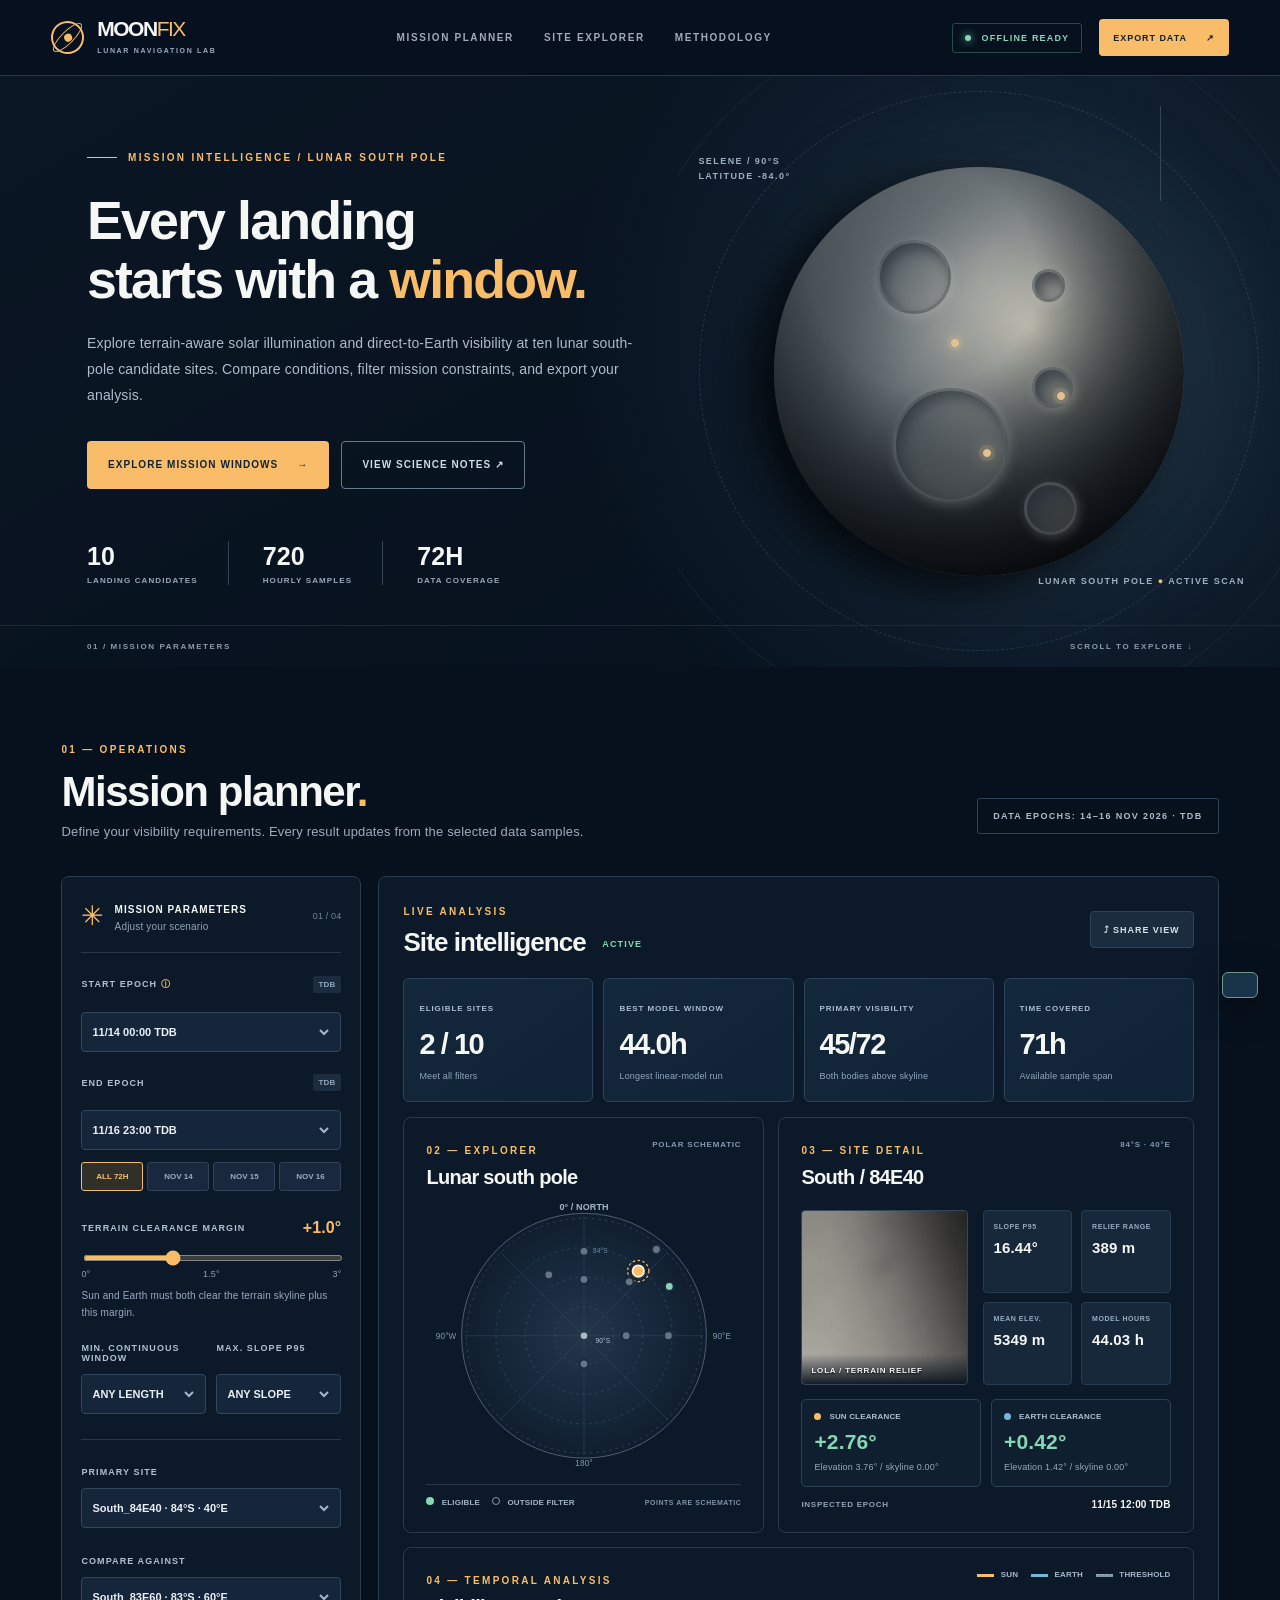
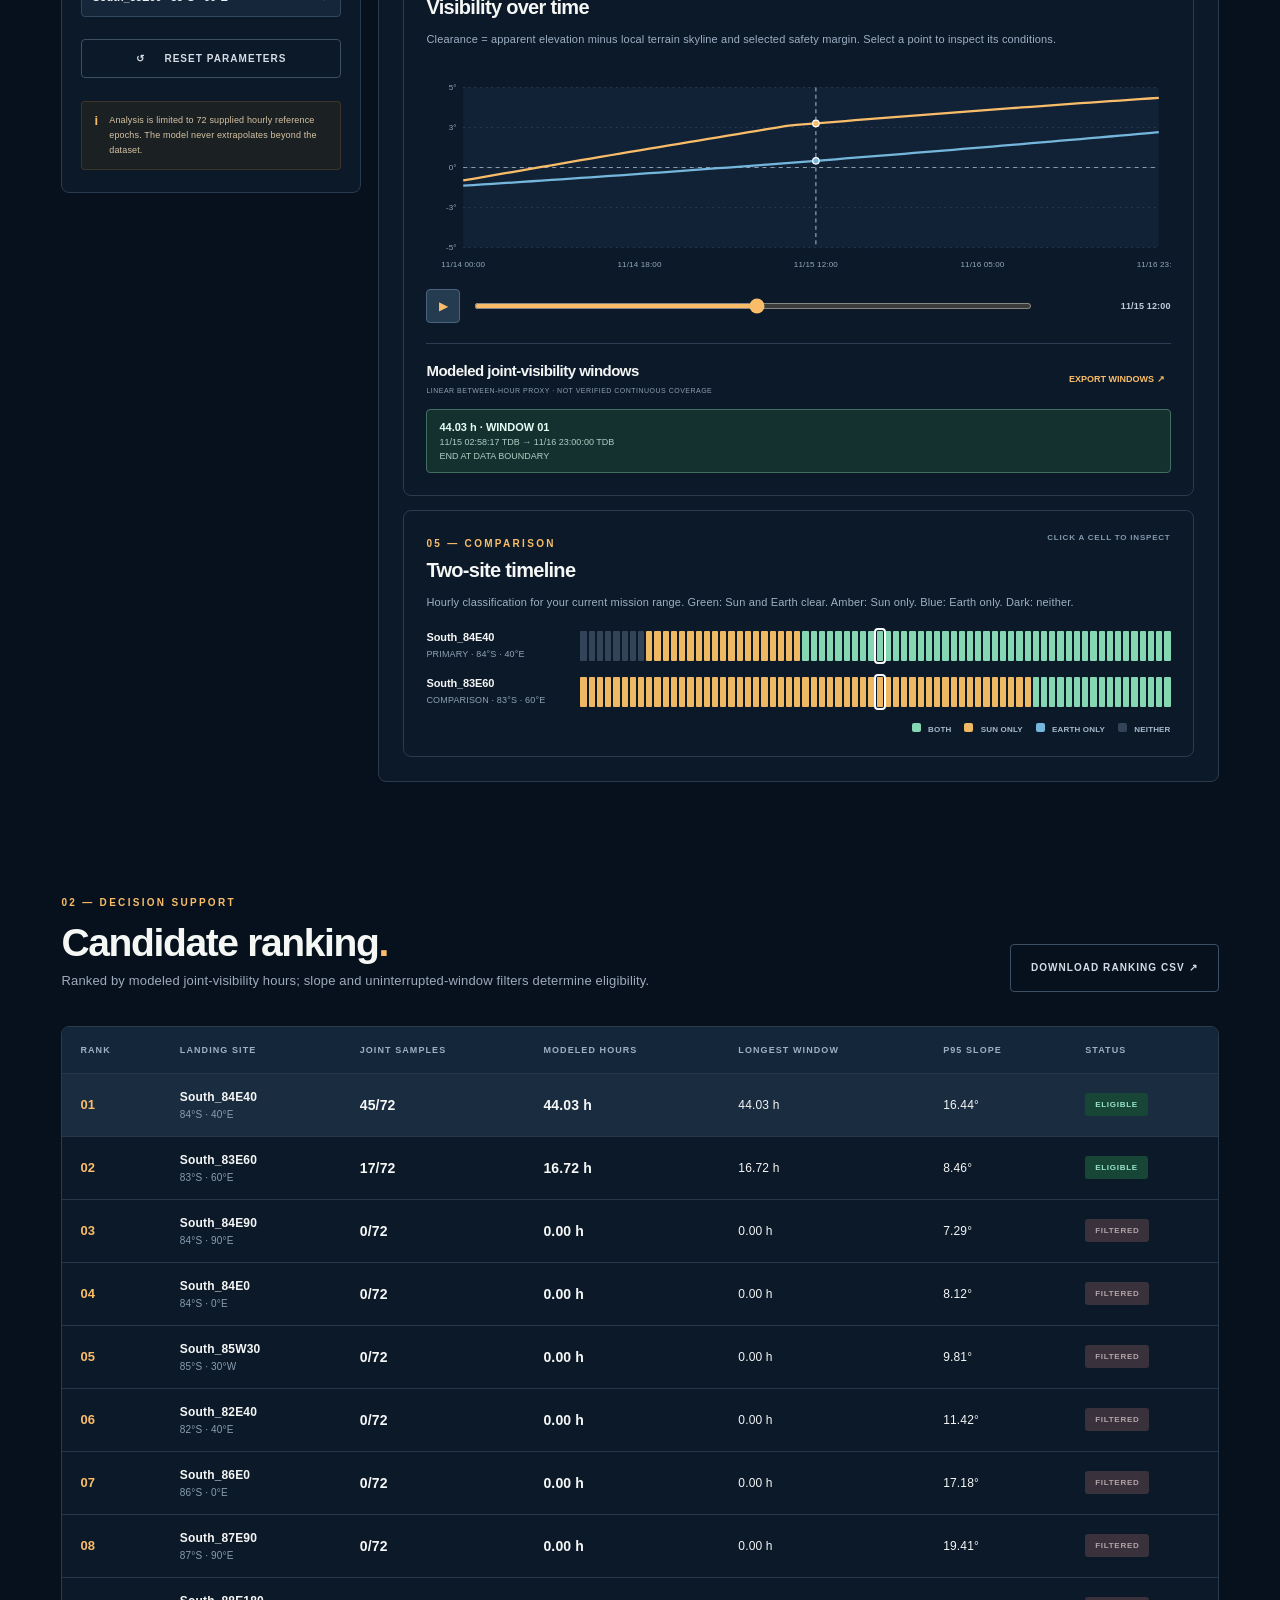
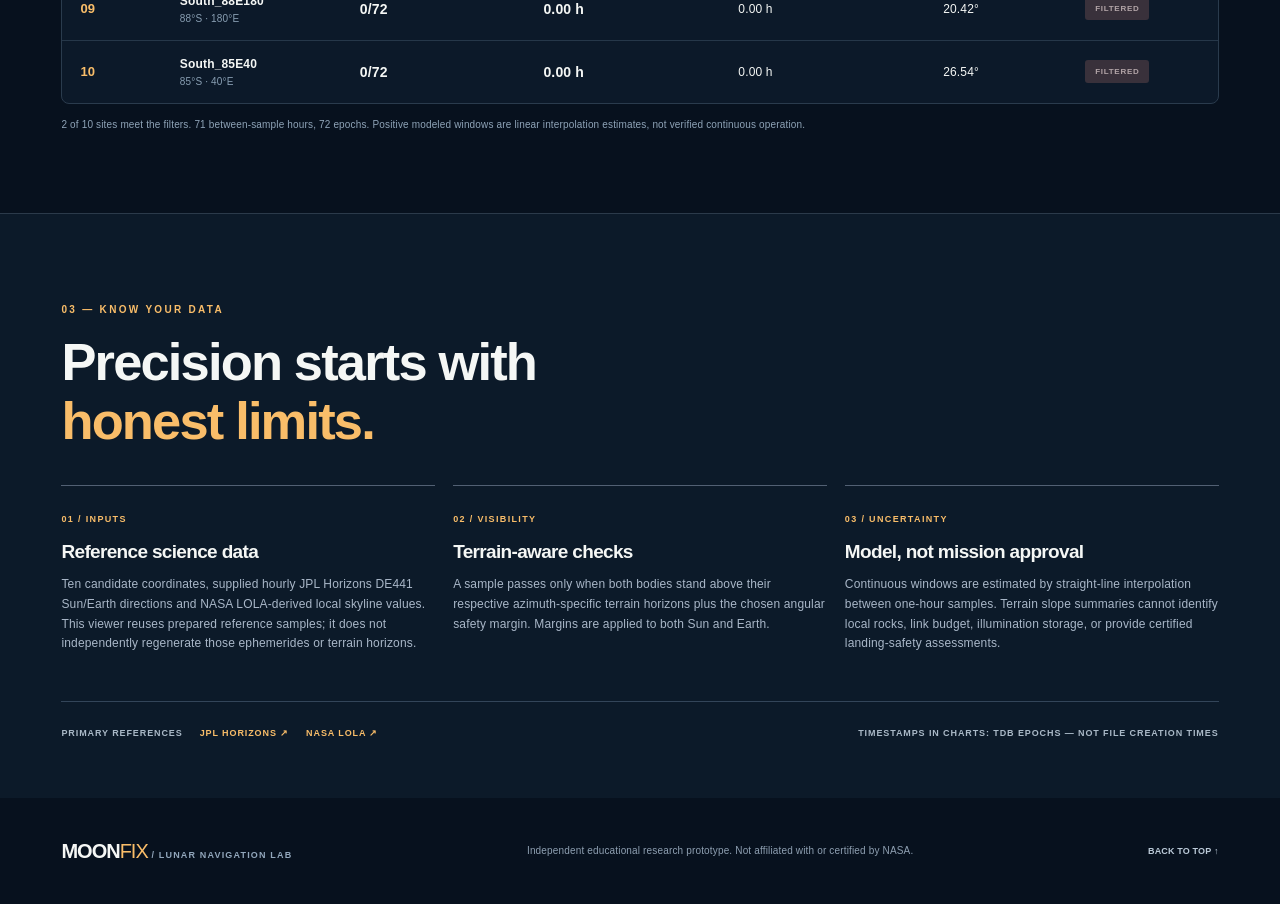
==== index.html @ 74973749 "Add files via upload" ====
<!doctype html>
<html lang="en">
<head>
  <meta charset="UTF-8" />
  <meta name="viewport" content="width=device-width, initial-scale=1" />
  <meta name="theme-color" content="#07111e" />
  <meta name="description" content="MoonFix: an offline lunar south-pole landing site mission-window explorer using reference JPL/LOLA samples." />
  <title>MoonFix — Lunar Mission Window Navigator</title>
  <style>:root{color-scheme:dark;--bg:#07111e;--bg-2:#0c1929;--panel:#101e30;--panel-2:#14263a;--line:#2a3b4d;--muted:#91a2b6;--soft:#c1cbd5;--white:#f5f7f5;--accent:#f9bd69;--accent-2:#ffcd83;--green:#85d7b4;--blue:#75b7dc;--danger:#ff937f;--font:Inter,"Segoe UI",Arial,sans-serif}
*{box-sizing:border-box}html{scroll-behavior:smooth}body{margin:0;font-family:var(--font);color:var(--white);background:var(--bg);letter-spacing:.01em}a{color:inherit;text-decoration:none}button,select,input{font:inherit}button{cursor:pointer}select{cursor:pointer}button:focus-visible,select:focus-visible,input:focus-visible,a:focus-visible{outline:2px solid var(--accent);outline-offset:3px}button:disabled{opacity:.55;cursor:not-allowed}p{line-height:1.65}h1,h2,h3,h4{margin:0;letter-spacing:-.035em}strong{font-weight:700}section{scroll-margin-top:80px}
.topbar{height:76px;display:flex;align-items:center;justify-content:space-between;border-bottom:1px solid #253648;padding:0 clamp(18px,4vw,68px);background:rgba(7,17,30,.97);position:relative;z-index:8}.brand{display:flex;align-items:center;gap:13px;font-size:21px;font-weight:900;letter-spacing:-.07em;line-height:.9}.brand-light{font-weight:350;color:var(--accent)}.brand small{font-size:7px;display:block;letter-spacing:.24em;font-weight:700;margin-top:9px;color:#9caec1}.brand-orbit{height:33px;width:33px;border:2px solid var(--accent);border-radius:50%;display:grid;place-items:center;transform:rotate(-25deg);position:relative}.brand-orbit:after{content:"";position:absolute;height:11px;width:37px;border:1px solid var(--accent);border-radius:50%;transform:rotate(-20deg)}.brand-orbit i{display:block;background:var(--accent);width:8px;height:8px;border-radius:50%}.desktop-nav{display:flex;gap:30px;font-size:10px;font-weight:800;letter-spacing:.16em;color:#9eacbb}.desktop-nav a:hover,.footer a:hover{color:var(--accent)}.header-actions{display:flex;gap:17px;align-items:center}.signal-chip{white-space:nowrap;border:1px solid #264b47;padding:9px 12px;border-radius:3px;font-size:9px;font-weight:800;letter-spacing:.13em;color:var(--green)}.signal-dot{display:inline-block;width:6px;height:6px;margin-right:7px;border-radius:50%;background:var(--green);box-shadow:0 0 8px #85d7b4}
.btn{display:inline-flex;align-items:center;justify-content:center;gap:19px;min-height:48px;padding:0 20px;font-size:10px;font-weight:900;letter-spacing:.105em;border:1px solid transparent;border-radius:4px;white-space:nowrap;transition:background .16s,transform .16s}.btn:hover{transform:translateY(-1px)}.btn-primary{background:var(--accent);color:#112333}.btn-primary:hover{background:#ffda9c}.btn-small{min-height:37px;padding:0 13px;font-size:9px}.btn-ghost{color:#d1dce8;border-color:#64798d;background:transparent}.btn-outline{border-color:#3c5062;color:#d4dce5;background:transparent}.btn-quiet{color:#d7e1ec;background:#1a2c3e;border-color:#2d455a}
.hero{min-height:520px;position:relative;display:grid;grid-template-columns:minmax(480px,53%) 47%;background:radial-gradient(circle at 82% 47%,#182c3d,transparent 44%),linear-gradient(150deg,#0b1624,#07111e 80%);overflow:hidden}.hero-left{padding:76px 30px 82px clamp(24px,6.8vw,112px);position:relative;z-index:2}.eyebrow,.kicker{font-size:10px;color:var(--accent);font-weight:850;letter-spacing:.23em}.eyebrow{display:flex;align-items:center;gap:11px}.eyebrow-line{height:1px;width:30px;background:var(--accent)}.hero h1{font-size:clamp(44px,4.2vw,75px);line-height:1.09;margin:28px 0 23px;max-width:640px;font-weight:770}.hero h1 em,.method-intro h2 em{color:var(--accent);font-style:normal}.hero p{max-width:580px;color:#aebccd;font-size:14px;line-height:1.85}.hero-actions{display:flex;gap:12px;flex-wrap:wrap;margin-top:32px}.hero-facts{display:flex;margin-top:52px;gap:34px}.hero-facts>div{display:flex;flex-direction:column;padding-right:30px;border-right:1px solid #304255}.hero-facts>div:last-child{border:0}.hero-facts strong{font-size:25px;line-height:1.2}.hero-facts span{font-size:8px;color:#98a9bd;letter-spacing:.14em;font-weight:850;margin-top:5px}.hero-right{min-height:480px;position:relative;display:grid;place-items:center;overflow:hidden}.hero-moon{position:relative;width:min(32vw,420px);aspect-ratio:1;border-radius:50%;background:radial-gradient(ellipse at 63% 39%,#d6d1bc 0%,#8e9492 25%,#606d75 42%,#303e4b 67%,#0b1723 85%);box-shadow:-26px 14px 44px #030a12,inset 8px 12px 65px #c7d0b328,25px 0 130px #a5bdce19;filter:saturate(.65)}.hero-moon:after{content:"";position:absolute;inset:0;border-radius:50%;background:radial-gradient(circle at 37% 27%,transparent 28%,#08111c 89%),linear-gradient(125deg,transparent 40%,#192b39a3);mix-blend-mode:multiply}.hero-crater{position:absolute;z-index:1;border:3px solid #505a6180;box-shadow:inset 5px 7px 14px #222d39a0,2px 3px 12px #dae1d337;border-radius:50%;background:linear-gradient(125deg,#45515a77,#8f979055)}.hero-crater.c1{height:18%;width:18%;top:18%;left:25%}.hero-crater.c2{height:10%;width:10%;top:49%;left:63%}.hero-crater.c3{height:28%;width:28%;top:54%;left:29%}.hero-crater.c4{height:8%;width:8%;top:25%;left:63%}.hero-crater.c5{height:13%;width:13%;top:77%;left:61%}.moon-target{position:absolute;border:1px solid #e5c58e;box-shadow:0 0 0 4px #f9bd6929,0 0 18px #ffda8a;z-index:3;height:8px;width:8px;border-radius:50%;background:var(--accent)}.target-1{left:51%;top:69%}.target-2{left:43%;top:42%}.target-3{left:69%;top:55%}.orbit-ring{position:absolute;border:1px dashed #60788d4d;width:560px;height:560px;border-radius:50%}.orbit-2{width:720px;height:720px;border-style:solid;border-color:#46576c38}.hero-coord{position:absolute;font-size:9px;letter-spacing:.16em;line-height:1.65;color:#9eafc2;font-weight:750}.hero-coord-top{top:78px;left:20px}.hero-coord-bottom{bottom:78px;right:35px}.hero-coord-bottom span{color:var(--accent)}.hero-decoration{position:absolute;top:13%;right:12%;height:1px;width:95px;background:#70839766;transform:rotate(90deg)}.hero-footer{position:absolute;bottom:0;left:0;right:0;display:flex;justify-content:space-between;padding:16px clamp(24px,6.8vw,112px);font-size:8px;letter-spacing:.2em;font-weight:850;color:#8c9cac;border-top:1px solid #253547a3}
.workspace,.rank-section,.methodology{max-width:1600px;margin:0 auto;padding:72px clamp(16px,4.8vw,80px) 30px}.section-title{display:flex;align-items:end;justify-content:space-between;gap:25px;margin-bottom:34px}.section-title h2{font-size:42px;margin:11px 0 3px}.small-period{color:var(--accent)}.section-title p{color:#9eabbc;margin:5px 0 0;font-size:13px}.data-range{font-weight:800;color:#acbccb;font-size:9px;letter-spacing:.15em;border:1px solid #304358;padding:12px 15px;border-radius:3px;margin-bottom:8px;white-space:nowrap}.app-shell{display:grid;grid-template-columns:minmax(280px,300px) minmax(0,1fr);gap:17px;align-items:start}.control-panel,.results-panel,.card,.rank-table-wrap{border:1px solid var(--line);border-radius:8px;background:#0c1929}.control-panel{padding:22px 19px;position:sticky;top:12px}.panel-heading{display:flex;gap:10px;align-items:center;padding-bottom:20px;border-bottom:1px solid #27384b;margin-bottom:23px}.tiny-sun{font-size:27px;color:var(--accent)}.panel-heading strong{font-size:10px;letter-spacing:.1em}.panel-heading small{display:block;font-size:10px;color:var(--muted);margin-top:4px}.panel-heading-num{margin-left:auto;font-size:9px;color:#71879b}.control-group{margin:0 0 22px}.control-group label,.control-label label{font-size:9px;font-weight:900;letter-spacing:.12em;color:#afc1d2}.control-label{display:flex;align-items:center;justify-content:space-between;margin-bottom:10px}.help-icon{color:var(--accent)}.mini-tag{font-size:8px;font-weight:900;color:#91a6ba;background:#1b2c3e;padding:4px 6px;border-radius:2px}.control-group select{appearance:none;background:#15263a;color:#e9f0f6;border:1px solid #32465c;border-radius:4px;width:100%;padding:13px 28px 13px 10px;margin-top:9px;font-size:11px;font-weight:740;outline:0;background-image:url("data:image/svg+xml,%3Csvg xmlns='http://www.w3.org/2000/svg' width='16' height='16' fill='none' stroke='%23a6b6c6' stroke-width='2'%3E%3Cpath d='m4 6 4 4 4-4'/%3E%3C/svg%3E");background-repeat:no-repeat;background-position:calc(100% - 8px) center}.control-group select:focus{border-color:var(--accent)}.day-select{display:grid;grid-template-columns:repeat(4,minmax(0,1fr));gap:4px;margin:-10px 0 28px}.day-select button{font-size:8px;font-weight:900;background:#19283c;border:1px solid #304358;color:#9cacc0;padding:9px 1px;border-radius:3px}.day-select button.active,.day-select button:hover{border-color:var(--accent);background:#6f542e62;color:var(--accent)}.accent-number{font-size:16px;color:var(--accent)}input[type=range]{accent-color:var(--accent);width:100%;height:6px}.range-legend{display:flex;justify-content:space-between;margin-top:4px;font-size:9px;color:var(--muted)}.hint{font-size:10px;color:#98aabf;margin:9px 0 0;line-height:1.65}.two-controls{display:grid;grid-template-columns:1fr 1fr;gap:10px}.two-controls label{display:block;min-height:22px}.control-divider{height:1px;background:#27384b;margin:3px 0 21px}.reset-button{width:100%;min-height:39px}.constraints-note{display:flex;gap:11px;border:1px solid #72583161;background:#31291970;margin-top:23px;padding:11px 12px;border-radius:4px}.constraints-note p{font-size:9px;color:#d6c3a5;line-height:1.65;margin:0}.mini-warning{font-size:13px;font-weight:900;color:var(--accent)}
.results-panel{padding:24px}.results-head{display:flex;justify-content:space-between;align-items:center;margin-bottom:20px}.results-head h3{font-size:26px;margin-top:8px}.result-status{color:var(--green);font-size:9px;letter-spacing:.13em;font-weight:800;vertical-align:middle;margin-left:10px}.metric-grid{display:grid;grid-template-columns:repeat(4,minmax(0,1fr));gap:10px;margin-bottom:15px}.metric{padding:18px 15px;background:linear-gradient(145deg,#14283b,#102236);border:1px solid #2d455b;border-radius:6px;min-width:0}.metric span{font-size:8px;letter-spacing:.11em;font-weight:900;color:#acbdcf}.metric strong{display:block;font-size:29px;letter-spacing:-.05em;margin:13px 0 4px;white-space:nowrap}.metric small{color:#91a8be;font-size:9px}.map-details-grid{display:grid;grid-template-columns:1fr 1.15fr;gap:14px}.card{padding:22px;min-width:0}.card-top{display:flex;align-items:start;justify-content:space-between;gap:15px}.card-top h3{font-size:20px;margin-top:8px}.corner-label{font-size:8px;letter-spacing:.10em;color:#8399af;white-space:nowrap;font-weight:850}.polar-map{height:290px;display:grid;place-items:center;margin-top:5px;overflow:hidden}.polar-map svg{width:min(100%,310px);height:280px}.polar-map [data-site]{cursor:pointer}.polar-map [data-site]:focus{outline:2px solid var(--accent)}.map-bottom{display:flex;align-items:center;gap:12px;flex-wrap:wrap;padding-top:12px;border-top:1px solid #28394c;font-size:8px;font-weight:800;color:#a3b4c5}.legend-dot{display:inline-block;height:8px;width:8px;border-radius:50%;margin-right:5px}.legend-dot.green{background:var(--green)}.legend-dot.outline{border:1px solid #8995a2}.microtext{margin-left:auto;font-size:7px;color:#7f93a5;letter-spacing:.08em}.site-body{display:grid;grid-template-columns:minmax(125px,45%) 1fr;gap:15px;margin-top:21px}.terrain-thumb{position:relative;min-height:175px;overflow:hidden;border-radius:4px;background:#121e2a;border:1px solid #354658}.terrain-thumb img{height:100%;width:100%;object-fit:cover;position:absolute;inset:0;filter:grayscale(1) sepia(.24) saturate(.8);opacity:.92}.terrain-thumb span{position:absolute;bottom:0;left:0;right:0;padding:12px 9px 9px;background:linear-gradient(transparent,#08121eee);font-size:8px;font-weight:900;letter-spacing:.1em;text-shadow:0 1px 2px #000}.site-spec{display:grid;grid-template-columns:1fr 1fr;gap:9px}.site-spec>div{background:#17283b;border:1px solid #253b50;padding:12px 10px;border-radius:4px}.site-spec span{display:block;color:#97adbf;font-size:7px;font-weight:850;letter-spacing:.08em}.site-spec strong{display:block;font-size:15px;margin-top:9px;white-space:nowrap}.site-readings{display:grid;grid-template-columns:1fr 1fr;gap:10px;margin-top:14px}.site-readings>div{padding:12px;background:#101f30;border:1px solid #2b4053;border-radius:5px}.site-readings>div>div{display:flex;align-items:center;gap:8px}.site-readings>div>div>span:last-child{font-size:8px;color:#aebdca;font-weight:850}.reading-dot{width:7px;height:7px;border-radius:50%;display:inline-block}.reading-dot.sun{background:var(--accent)}.reading-dot.earth{background:var(--blue)}.site-readings strong{font-size:21px;display:block;margin:9px 0 2px}.site-readings small{font-size:9px;color:#98a9b9}.epoch-current{display:flex;justify-content:space-between;align-items:center;padding:12px 0 0;font-size:9px;gap:8px}.epoch-current span{font-size:8px;font-weight:850;letter-spacing:.09em;color:var(--muted)}.epoch-current strong{font-size:10px;white-space:nowrap}
.timeline-card,.compare-card{margin-top:14px}.card-subtitle{font-size:11px;color:#9eb0c3;line-height:1.6;margin:12px 0 20px}.chart-legend,.compare-key{display:flex;gap:13px;flex-wrap:wrap;font-size:8px;font-weight:850;color:#a7bacc}.chart-legend span{white-space:nowrap}.line-key{display:inline-block;vertical-align:middle;width:17px;height:3px;margin-right:4px}.line-key.sun{background:var(--accent)}.line-key.earth{background:var(--blue)}.line-key.zero{background:#8195a4;border-top:1px dashed #98abb9}.graph-wrap{width:100%;min-height:215px;overflow:hidden}.graph-wrap svg{width:100%;height:auto;min-height:210px;display:block}.graph-wrap [data-epoch]{cursor:crosshair}.timeline-slider{display:flex;align-items:center;gap:12px;margin:5px 0 20px}.timeline-slider input{flex:1;min-width:10px}.timeline-slider>span{font-size:9px;color:#bfccdb;min-width:125px;text-align:right;font-weight:750}.play-btn{width:34px;height:34px;background:#253b50;border:1px solid #49637c;border-radius:4px;color:var(--accent);font-size:12px}.windows-head{border-top:1px solid #2c3d51;padding:18px 0 12px;display:flex;align-items:center;justify-content:space-between;gap:10px}.windows-head h4{font-size:15px}.windows-head span{font-size:7px;color:#8da0b2;letter-spacing:.07em}.text-button{background:transparent;border:0;color:var(--accent);font-size:9px;font-weight:850;white-space:nowrap}.window-list{display:flex;flex-wrap:wrap;gap:9px}.window-pill{background:#14312f;border:1px solid #426e62;color:#e5fff5;border-radius:4px;padding:11px 12px;text-align:left;min-width:190px;flex:1}.window-pill:hover{background:#20453c}.window-pill strong{display:block;font-size:11px}.window-pill span{display:block;font-size:9px;color:#adcec4;margin-top:4px}.window-empty{font-size:11px;color:#a1b2c5;background:#17273a;padding:13px 15px;border:1px dashed #37495e;border-radius:4px;width:100%}.comparison-tracks{display:grid;gap:16px}.track{display:grid;grid-template-columns:140px minmax(0,1fr);gap:14px;align-items:center}.track .track-label strong{font-size:11px;display:block;letter-spacing:-.01em}.track .track-label span{font-size:9px;color:var(--muted)}.cells{display:grid;grid-template-columns:repeat(var(--count),minmax(2px,1fr));gap:2px;height:30px}.cell{border:0;border-radius:1px;min-width:0;padding:0;position:relative}.cell.both,.state-box.both{background:var(--green)}.cell.sun,.state-box.sun{background:#efb963}.cell.earth,.state-box.earth{background:var(--blue)}.cell.neither,.state-box.neither{background:#334458}.cell.selected{outline:2px solid white;z-index:2;outline-offset:1px}.cell:hover{filter:brightness(1.4)}.compare-key{display:flex;justify-content:end;margin-top:16px}.state-box{display:inline-block;width:9px;height:9px;border-radius:2px;margin-right:5px}
.rank-section{padding-top:80px;padding-bottom:70px}.section-title.compact h2{font-size:39px}.rank-table-wrap{overflow:auto}.rank-table{width:100%;border-collapse:collapse;text-align:left;min-width:820px}.rank-table thead{background:#14263a}.rank-table th{padding:18px 18px;color:#9eb1c4;font-size:9px;letter-spacing:.12em}.rank-table tbody tr{border-top:1px solid #263749;cursor:pointer;transition:background .15s}.rank-table tbody tr:hover,.rank-table tbody tr.chosen{background:#1a2c40}.rank-table td{padding:16px 18px;font-size:12px}.rank-number{font-size:13px;color:var(--accent);font-weight:900}.site-table-name strong{display:block;font-size:12px}.site-table-name small{display:block;color:#899fb3;margin-top:5px;font-size:10px}.number-em{font-size:14px;font-weight:750}.status-tag{display:inline-block;padding:7px 10px;font-weight:900;font-size:8px;border-radius:3px;letter-spacing:.09em}.status-tag.pass{color:#99e4c9;background:#174637}.status-tag.fail{color:#b2a4a7;background:#39313b}.table-note{font-size:10px;color:#8fa4b8;margin-top:13px}.methodology{max-width:none;background:#0c1a29;padding:85px clamp(16px,4.8vw,80px) 60px;border-top:1px solid #2b3a4a}.method-intro,.method-cards,.science-footer{max-width:1440px;margin:0 auto}.method-intro h2{font-size:clamp(36px,4.1vw,60px);line-height:1.11;margin:16px 0 35px}.method-cards{display:grid;grid-template-columns:repeat(3,1fr);gap:18px}.method-cards>div{border-top:1px solid #526073;padding-top:22px}.method-num{font-size:9px;color:var(--accent);font-weight:900;letter-spacing:.15em}.method-cards h3{font-size:19px;margin:15px 0 8px}.method-cards p{font-size:12px;color:#a9b7c8}.science-footer{display:flex;align-items:center;justify-content:space-between;border-top:1px solid #334559;margin-top:35px;padding-top:26px;font-size:9px;color:#aab9c7;font-weight:850;letter-spacing:.10em;gap:12px;flex-wrap:wrap}.science-footer>div{display:flex;align-items:center;gap:17px;flex-wrap:wrap}.science-footer a{color:var(--accent)}.footer{display:flex;align-items:center;justify-content:space-between;gap:20px;min-height:106px;padding:18px clamp(18px,4.8vw,80px)}.footer-brand{font-weight:900;font-size:20px;letter-spacing:-.05em}.footer-brand span{color:var(--accent);font-weight:350}.footer-brand small{font-size:9px;letter-spacing:.13em;color:#92a7bc}.footer p{color:#8fa0b2;font-size:10px}.footer a{font-size:9px;font-weight:900;color:#bbcad8;white-space:nowrap}.toast{position:fixed;bottom:22px;right:22px;z-index:30;background:#193448;color:#f4f8f8;border:1px solid #6b998d;border-radius:6px;padding:12px 17px;font-size:12px;box-shadow:0 8px 32px #0009;transform:translateY(120px);transition:transform .22s;max-width:min(360px,calc(100vw - 35px))}.toast.show{transform:translateY(0)}
@media(min-width:1450px){.hero{min-height:560px}.hero-left{padding-top:86px}.workspace{padding-top:85px}.polar-map{height:320px}.polar-map svg{height:310px}}
@media(max-width:1240px){.desktop-nav{gap:15px}.hero-left{padding-left:clamp(25px,4.8vw,75px)}.app-shell{grid-template-columns:250px minmax(0,1fr)}.control-panel{padding:18px 14px}.metric{padding:13px 10px}.metric strong{font-size:25px}.card{padding:17px}.site-body{grid-template-columns:40% 1fr;gap:9px}.site-spec>div{padding:9px 7px}.site-spec strong{font-size:12px}.map-details-grid{grid-template-columns:1fr}.site-body{grid-template-columns:180px 1fr}.terrain-thumb{min-height:180px}.site-spec strong{font-size:17px}.polar-map{height:235px}.polar-map svg{height:220px}}
@media(max-width:930px){.topbar{padding:0 22px}.desktop-nav{display:none}.hero{grid-template-columns:1fr 38%;min-height:455px}.hero-left{padding:65px 20px 80px 30px}.hero h1{font-size:clamp(40px,5vw,56px)}.hero-right{min-height:455px}.hero-moon{width:310px}.hero-coord{display:none}.hero-facts{gap:14px}.hero-facts>div{padding-right:12px}.app-shell{grid-template-columns:1fr}.control-panel{position:static;display:grid;grid-template-columns:repeat(2,minmax(0,1fr));gap:7px 18px;align-items:start;padding:21px}.panel-heading,.control-divider,.constraints-note{grid-column:1/-1}.panel-heading{margin-bottom:6px}.control-group{margin-bottom:10px}.day-select{margin:21px 0 0;align-self:center}.two-controls{gap:13px}.control-divider{margin:3px 0}.reset-button{align-self:center;margin-top:12px}.constraints-note{margin-top:4px}.map-details-grid{grid-template-columns:1fr 1fr}.site-body{grid-template-columns:1fr}.terrain-thumb{min-height:145px}.site-spec strong{font-size:15px}.polar-map{height:265px}.polar-map svg{height:260px}}
@media(max-width:680px){.topbar{height:66px;padding:0 17px}.header-actions .signal-chip{display:none}.btn-small{font-size:8px}.hero{display:block;min-height:650px}.hero-left{padding:55px 22px 70px}.hero h1{font-size:47px;margin:24px 0 13px}.hero p{font-size:12px;max-width:480px}.hero-actions{margin-top:24px;gap:7px}.hero-actions .btn{font-size:9px;padding:0 12px;gap:7px}.hero-facts{margin-top:27px;gap:11px}.hero-facts strong{font-size:22px}.hero-facts span{font-size:7px}.hero-right{position:absolute;right:-100px;bottom:25px;min-height:275px;width:370px;opacity:.30;pointer-events:none}.hero-moon{width:280px}.hero-footer{padding:16px 22px}.workspace,.rank-section{padding:50px 14px 25px}.section-title{display:block}.section-title h2{font-size:36px}.section-title p{font-size:11px}.data-range{display:inline-block;margin-top:20px;font-size:8px}.app-shell{gap:11px}.control-panel{grid-template-columns:1fr 1fr;gap:4px 10px;padding:15px}.control-group label{font-size:8px}.control-group select{font-size:10px;padding:11px 20px 11px 9px}.day-select{grid-column:1/-1;margin:0 0 10px}.control-group:nth-of-type(2){margin-bottom:4px}.two-controls{grid-column:1/-1}.control-group:has(#margin){grid-column:1/-1}.control-group:has(#primarySite),.control-group:has(#compareSite){grid-column:1/-1}.reset-button{grid-column:1/-1}.results-panel{padding:12px}.results-head{padding:4px 4px 8px}.results-head h3{font-size:20px}.results-head .kicker{font-size:8px}.metric-grid{grid-template-columns:1fr 1fr;gap:7px}.metric{padding:11px}.metric strong{font-size:24px;margin:7px 0 3px}.metric small{font-size:8px}.map-details-grid{grid-template-columns:1fr;gap:10px}.card{padding:15px}.polar-map{height:275px}.polar-map svg{height:270px}.site-body{grid-template-columns:42% 1fr}.terrain-thumb{min-height:153px}.site-spec{gap:5px}.site-spec strong{font-size:13px}.site-spec span{font-size:7px}.site-readings strong{font-size:19px}.timeline-card,.compare-card{margin-top:10px}.timeline-card .card-top{display:block}.chart-legend{margin-top:15px}.windows-head{display:block}.windows-head button{margin-top:8px}.window-pill{min-width:130px}.track{grid-template-columns:1fr;gap:7px}.cells{gap:1px;height:27px}.compare-key{justify-content:start}.rank-section .section-title{margin-bottom:17px}.rank-section .btn{margin-top:20px}.methodology{padding:58px 19px 35px}.method-cards{grid-template-columns:1fr}.method-intro h2{font-size:39px}.method-cards>div{padding:16px 0 0}.method-cards h3{margin-top:10px}.science-footer{font-size:8px}.footer{padding:30px 18px;display:block}.footer p{margin:11px 0}.footer-brand small{display:none}}
@media print{.hero,.topbar,.control-panel,.toast,.btn,.play-btn,.timeline-slider{display:none!important}.app-shell{display:block}.workspace,.rank-section{padding:0}.card,.rank-table-wrap{break-inside:avoid}.results-panel{padding:0;border:0}body{background:white;color:#111}*{color:#111!important;background:transparent!important;border-color:#aaa!important}}
</style>
</head>
<body>
  <header class="topbar">
    <a class="brand" href="#top" aria-label="MoonFix home">
      <span class="brand-orbit" aria-hidden="true"><i></i></span>
      <span>MOON<span class="brand-light">FIX</span><small>LUNAR NAVIGATION LAB</small></span>
    </a>
    <nav class="desktop-nav" aria-label="Main navigation">
      <a href="#workspace">MISSION PLANNER</a>
      <a href="#candidate-map">SITE EXPLORER</a>
      <a href="#methodology">METHODOLOGY</a>
    </nav>
    <div class="header-actions"><span class="signal-chip"><span class="signal-dot"></span> OFFLINE READY</span><button type="button" class="btn btn-primary btn-small" id="exportHeader">EXPORT DATA <span aria-hidden="true">↗</span></button></div>
  </header>

  <div id="top"></div>
  <section class="hero">
    <div class="hero-left">
      <div class="eyebrow"><span class="eyebrow-line"></span> MISSION INTELLIGENCE / LUNAR SOUTH POLE</div>
      <h1>Every landing<br>starts with a <em>window.</em></h1>
      <p>Explore terrain-aware solar illumination and direct-to-Earth visibility at ten lunar south-pole candidate sites. Compare conditions, filter mission constraints, and export your analysis.</p>
      <div class="hero-actions"><a class="btn btn-primary" href="#workspace">EXPLORE MISSION WINDOWS <span aria-hidden="true">→</span></a><a class="btn btn-ghost" href="#methodology">VIEW SCIENCE NOTES ↗</a></div>
      <div class="hero-facts"><div><strong>10</strong><span>LANDING CANDIDATES</span></div><div><strong>720</strong><span>HOURLY SAMPLES</span></div><div><strong>72H</strong><span>DATA COVERAGE</span></div></div>
    </div>
    <div class="hero-right" aria-hidden="true">
      <div class="hero-moon">
        <div class="hero-crater c1"></div><div class="hero-crater c2"></div><div class="hero-crater c3"></div><div class="hero-crater c4"></div><div class="hero-crater c5"></div>
        <div class="moon-target target-1"></div><div class="moon-target target-2"></div><div class="moon-target target-3"></div>
      </div>
      <div class="orbit-ring orbit-1"></div><div class="orbit-ring orbit-2"></div>
      <div class="hero-coord hero-coord-top">SELENE / 90°S<br>LATITUDE -84.0°</div>
      <div class="hero-coord hero-coord-bottom">LUNAR SOUTH POLE <span>●</span> ACTIVE SCAN</div>
      <div class="hero-decoration"></div>
    </div>
    <div class="hero-footer"><span>01 / MISSION PARAMETERS</span><span>SCROLL TO EXPLORE ↓</span></div>
  </section>

  <section class="workspace" id="workspace">
    <div class="section-title"><div><span class="kicker">01 — OPERATIONS</span><h2>Mission planner<span class="small-period">.</span></h2><p>Define your visibility requirements. Every result updates from the selected data samples.</p></div><span class="data-range">DATA EPOCHS: 14–16 NOV 2026 · TDB</span></div>
    <div class="app-shell">
      <aside class="control-panel" aria-label="Mission planning controls">
        <div class="panel-heading"><span class="tiny-sun">✳</span><div><strong>MISSION PARAMETERS</strong><small>Adjust your scenario</small></div><span class="panel-heading-num">01 / 04</span></div>
        <div class="control-group"><div class="control-label"><label for="startEpoch">START EPOCH <span class="help-icon" title="JPL ephemeris uses TDB for these reference samples">ⓘ</span></label><span class="mini-tag">TDB</span></div><select id="startEpoch" aria-label="Start sample epoch"></select></div>
        <div class="control-group"><div class="control-label"><label for="endEpoch">END EPOCH</label><span class="mini-tag">TDB</span></div><select id="endEpoch" aria-label="End sample epoch"></select></div>
        <div class="day-select" role="group" aria-label="Date presets"><button type="button" data-preset="all" class="active">ALL 72H</button><button type="button" data-preset="0">NOV 14</button><button type="button" data-preset="1">NOV 15</button><button type="button" data-preset="2">NOV 16</button></div>
        <div class="control-group"><div class="control-label"><label for="margin">TERRAIN CLEARANCE MARGIN</label><strong id="marginValue" class="accent-number">+1.0°</strong></div><input id="margin" type="range" min="0" max="3" step="0.5" value="1" aria-label="Angular clearance safety margin"/><div class="range-legend"><span>0°</span><span>1.5°</span><span>3°</span></div><p class="hint">Sun and Earth must both clear the terrain skyline plus this margin.</p></div>
        <div class="two-controls"><div class="control-group"><label for="minRun">MIN. CONTINUOUS WINDOW</label><select id="minRun"><option value="0">ANY LENGTH</option><option value="3">3 HOURS</option><option value="6">6 HOURS</option><option value="12">12 HOURS</option><option value="24">24 HOURS</option></select></div><div class="control-group"><label for="maxSlope">MAX. SLOPE P95</label><select id="maxSlope"><option value="99">ANY SLOPE</option><option value="5">5°</option><option value="10">10°</option><option value="15">15°</option><option value="20">20°</option><option value="25">25°</option></select></div></div>
        <div class="control-divider"></div>
        <div class="control-group"><label for="primarySite">PRIMARY SITE</label><select id="primarySite"></select></div>
        <div class="control-group"><label for="compareSite">COMPARE AGAINST</label><select id="compareSite"></select></div>
        <button type="button" class="btn btn-outline reset-button" id="resetControls"><span>↺</span> RESET PARAMETERS</button>
        <div class="constraints-note"><span class="mini-warning">i</span><p>Analysis is limited to 72 supplied hourly reference epochs. The model never extrapolates beyond the dataset.</p></div>
      </aside>

      <div class="results-panel">
        <div class="results-head"><div><span class="kicker">LIVE ANALYSIS</span><h3>Site intelligence <span id="resultStatus" class="result-status">ACTIVE</span></h3></div><button type="button" class="btn btn-quiet btn-small" id="shareView">⤴ SHARE VIEW</button></div>
        <div class="metric-grid" aria-live="polite">
          <div class="metric"><span>ELIGIBLE SITES</span><strong id="metricEligible">—</strong><small>Meet all filters</small></div>
          <div class="metric"><span>BEST MODEL WINDOW</span><strong id="metricBestRun">—</strong><small>Longest linear-model run</small></div>
          <div class="metric"><span>PRIMARY VISIBILITY</span><strong id="metricPrimaryCount">—</strong><small>Both bodies above skyline</small></div>
          <div class="metric"><span>TIME COVERED</span><strong id="metricCoverage">—</strong><small>Available sample span</small></div>
        </div>

        <div class="map-details-grid">
          <article class="card map-card" id="candidate-map"><div class="card-top"><div><span class="kicker">02 — EXPLORER</span><h3>Lunar south pole</h3></div><span class="corner-label">POLAR SCHEMATIC</span></div><div id="polarMap" class="polar-map" aria-label="Interactive south pole map"></div><div class="map-bottom"><span><span class="legend-dot green"></span> ELIGIBLE</span><span><span class="legend-dot outline"></span> OUTSIDE FILTER</span><span class="microtext">POINTS ARE SCHEMATIC</span></div></article>
          <article class="card site-card"><div class="card-top"><div><span class="kicker">03 — SITE DETAIL</span><h3 id="siteName">—</h3></div><span class="corner-label" id="siteCoordinates">—</span></div><div class="site-body"><div class="terrain-thumb"><img id="terrainImage" alt="Derived local lunar terrain relief" /><span>LOLA / TERRAIN RELIEF</span></div><div class="site-spec"><div><span>SLOPE P95</span><strong id="siteSlope">—</strong></div><div><span>RELIEF RANGE</span><strong id="siteRelief">—</strong></div><div><span>MEAN ELEV.</span><strong id="siteElevation">—</strong></div><div><span>MODEL HOURS</span><strong id="siteHours">—</strong></div></div></div><div class="site-readings"><div><div><span class="reading-dot sun"></span><span>SUN CLEARANCE</span></div><strong id="sunClearance">—</strong><small id="sunExplain">—</small></div><div><div><span class="reading-dot earth"></span><span>EARTH CLEARANCE</span></div><strong id="earthClearance">—</strong><small id="earthExplain">—</small></div></div><div class="epoch-current"><span>INSPECTED EPOCH</span><strong id="epochCurrent">—</strong></div></article>
        </div>

        <article class="card timeline-card" id="timeline"><div class="card-top"><div><span class="kicker">04 — TEMPORAL ANALYSIS</span><h3>Visibility over time</h3></div><div class="chart-legend"><span><i class="line-key sun"></i> SUN</span><span><i class="line-key earth"></i> EARTH</span><span><i class="line-key zero"></i> THRESHOLD</span></div></div><p class="card-subtitle">Clearance = apparent elevation minus local terrain skyline and selected safety margin. Select a point to inspect its conditions.</p><div class="graph-wrap" id="clearanceGraph" aria-label="Hourly sun and earth clearance graph"></div><div class="timeline-slider"><button type="button" id="playToggle" class="play-btn" aria-label="Play hourly samples">▶</button><input type="range" id="epochSlider" min="0" max="71" step="1" value="0" aria-label="Inspect selected hour"/><span id="sliderLabel">—</span></div><div class="windows-head"><div><h4>Modeled joint-visibility windows</h4><span>LINEAR BETWEEN-HOUR PROXY · NOT VERIFIED CONTINUOUS COVERAGE</span></div><button type="button" class="text-button" id="exportWindows">EXPORT WINDOWS ↗</button></div><div id="windowList" class="window-list"></div></article>

        <article class="card compare-card" id="comparison"><div class="card-top"><div><span class="kicker">05 — COMPARISON</span><h3>Two-site timeline</h3></div><span class="corner-label">CLICK A CELL TO INSPECT</span></div><p class="card-subtitle">Hourly classification for your current mission range. Green: Sun and Earth clear. Amber: Sun only. Blue: Earth only. Dark: neither.</p><div id="comparisonTracks" class="comparison-tracks"></div><div class="compare-key"><span><i class="state-box both"></i> BOTH</span><span><i class="state-box sun"></i> SUN ONLY</span><span><i class="state-box earth"></i> EARTH ONLY</span><span><i class="state-box neither"></i> NEITHER</span></div></article>
      </div>
    </div>
  </section>

  <section class="rank-section" id="rankings"><div class="section-title compact"><div><span class="kicker">02 — DECISION SUPPORT</span><h2>Candidate ranking<span class="small-period">.</span></h2><p>Ranked by modeled joint-visibility hours; slope and uninterrupted-window filters determine eligibility.</p></div><button type="button" class="btn btn-outline" id="exportRank">DOWNLOAD RANKING CSV ↗</button></div><div class="rank-table-wrap"><table class="rank-table"><thead><tr><th>RANK</th><th>LANDING SITE</th><th>JOINT SAMPLES</th><th>MODELED HOURS</th><th>LONGEST WINDOW</th><th>P95 SLOPE</th><th>STATUS</th></tr></thead><tbody id="rankRows"></tbody></table></div><p class="table-note" id="rankNote">Model window durations are interpolation estimates within the observed span; rankings do not constitute flight certification.</p></section>

  <section class="methodology" id="methodology"><div class="method-intro"><span class="kicker">03 — KNOW YOUR DATA</span><h2>Precision starts with<br><em>honest limits.</em></h2></div><div class="method-cards"><div><span class="method-num">01 / INPUTS</span><h3>Reference science data</h3><p>Ten candidate coordinates, supplied hourly JPL Horizons DE441 Sun/Earth directions and NASA LOLA-derived local skyline values. This viewer reuses prepared reference samples; it does not independently regenerate those ephemerides or terrain horizons.</p></div><div><span class="method-num">02 / VISIBILITY</span><h3>Terrain-aware checks</h3><p>A sample passes only when both bodies stand above their respective azimuth-specific terrain horizons plus the chosen angular safety margin. Margins are applied to both Sun and Earth.</p></div><div><span class="method-num">03 / UNCERTAINTY</span><h3>Model, not mission approval</h3><p>Continuous windows are estimated by straight-line interpolation between one-hour samples. Terrain slope summaries cannot identify local rocks, link budget, illumination storage, or provide certified landing-safety assessments.</p></div></div><div class="science-footer"><div>PRIMARY REFERENCES <a href="https://ssd.jpl.nasa.gov/horizons/" target="_blank" rel="noopener">JPL HORIZONS ↗</a><a href="https://pds-geosciences.wustl.edu/missions/lro/lola.htm" target="_blank" rel="noopener">NASA LOLA ↗</a></div><div>TIMESTAMPS IN CHARTS: TDB EPOCHS — NOT FILE CREATION TIMES</div></div></section>
  <footer class="footer"><div class="footer-brand">MOON<span>FIX</span><small> / LUNAR NAVIGATION LAB</small></div><p>Independent educational research prototype. Not affiliated with or certified by NASA.</p><a href="#top">BACK TO TOP ↑</a></footer>
  <div class="toast" id="toast" role="status" aria-live="polite"></div>
  <script type="application/json" id="moonfix-data">{"schema":"moonfix-reference-1","timeScale":"TDB","timeInterpretation":"Ephemeris sample epoch, not software creation time","siteDataSource":"Participant-supplied JPL Horizons DE441 and NASA LOLA 80 m derived reference dataset","method":"Geometric Sun/Earth elevation minus previously derived local terrain skyline; not independent recalculation of JPL or LOLA.","limitations":"Hourly samples within available dates only. Between-hour windows are linear-model estimates, not verified continuous visibility. Not a landing safety certificate.","sites":[{"id":"South_82E40","lat":-82.0,"lon":40.0,"slope95":11.418,"slope50":8.774,"relief":290.19,"elevation":-2838.34,"terrainImage":"[data-uri]","samples":[["2026-11-14T00:00:00",2.00894,86.88182,0.0,1.37731,318.90184,8.3808],["2026-11-14T01:00:00",2.07951,86.37875,0.0,1.41406,318.84065,8.3815],["2026-11-14T02:00:00",2.15003,85.87566,0.0,1.45111,318.77937,8.3823],["2026-11-14T03:00:00",2.2205,85.37255,0.0,1.48847,318.71798,8.3831],["2026-11-14T04:00:00",2.29093,84.86941,0.0,1.52614,318.6565,8.3839],["2026-11-14T05:00:00",2.36129,84.36626,0.0,1.5641,318.59493,8.3846],["2026-11-14T06:00:00",2.43159,83.86307,0.0,1.60236,318.53327,8.3854],["2026-11-14T07:00:00",2.50182,83.35986,0.0,1.64091,318.47154,8.3862],["2026-11-14T08:00:00",2.57197,82.85663,0.0,1.67976,318.40973,8.3869],["2026-11-14T09:00:00",2.64205,82.35336,0.0,1.7189,318.34786,8.3877],["2026-11-14T10:00:00",2.71203,81.85006,0.0,1.75832,318.28592,8.3885],["2026-11-14T11:00:00",2.78193,81.34674,0.0,1.79803,318.22392,8.3893],["2026-11-14T12:00:00",2.85173,80.84337,0.0,1.83803,318.16187,8.39],["2026-11-14T13:00:00",2.92143,80.33998,0.0,1.8783,318.09978,8.3908],["2026-11-14T14:00:00",2.99102,79.83654,0.0,1.91885,318.03764,8.3916],["2026-11-14T15:00:00",3.0605,79.33307,0.0,1.95968,317.97547,8.3924],["2026-11-14T16:00:00",3.12986,78.82956,0.0,2.00078,317.91327,8.3932],["2026-11-14T17:00:00",3.1991,78.32601,0.0,2.04215,317.85104,8.3939],["2026-11-14T18:00:00",3.26821,77.82242,0.0,2.08379,317.7888,8.3947],["2026-11-14T19:00:00",3.33719,77.31878,0.0,2.1257,317.72654,8.3955],["2026-11-14T20:00:00",3.40602,76.8151,0.0,2.16787,317.66428,8.3963],["2026-11-14T21:00:00",3.47471,76.31137,0.0,2.2103,317.60202,8.3971],["2026-11-14T22:00:00",3.54326,75.8076,0.0,2.25299,317.53976,8.3978],["2026-11-14T23:00:00",3.61164,75.30378,0.0,2.29594,317.47752,8.3986],["2026-11-15T00:00:00",3.67987,74.79991,0.0,2.33914,317.41529,8.3994],["2026-11-15T01:00:00",3.74793,74.29599,0.0,2.3826,317.35308,8.4002],["2026-11-15T02:00:00",3.81582,73.79202,0.0,2.4263,317.29091,8.401],["2026-11-15T03:00:00",3.88353,73.28799,0.0,2.47025,317.22877,8.4017],["2026-11-15T04:00:00",3.95106,72.78391,0.0,2.51444,317.16667,8.4025],["2026-11-15T05:00:00",4.01841,72.27977,0.0,2.55888,317.10462,8.4033],["2026-11-15T06:00:00",4.08556,71.77558,0.0,2.60355,317.04263,8.4041],["2026-11-15T07:00:00",4.15251,71.27133,0.0,2.64847,316.98069,8.4048],["2026-11-15T08:00:00",4.21927,70.76702,0.0,2.69361,316.91883,8.4056],["2026-11-15T09:00:00",4.28581,70.26265,0.0,2.73899,316.85703,8.4064],["2026-11-15T10:00:00",4.35214,69.75822,0.0017,2.7846,316.79532,8.4072],["2026-11-15T11:00:00",4.41826,69.25372,0.0054,2.83044,316.73369,8.4079],["2026-11-15T12:00:00",4.48415,68.74917,0.009,2.8765,316.67216,8.4087],["2026-11-15T13:00:00",4.54981,68.24454,0.0127,2.92279,316.61073,8.4095],["2026-11-15T14:00:00",4.61524,67.73986,0.0163,2.96929,316.5494,8.4103],["2026-11-15T15:00:00",4.68044,67.2351,0.02,3.01602,316.48819,8.411],["2026-11-15T16:00:00",4.74539,66.73028,0.0236,3.06295,316.42709,8.4118],["2026-11-15T17:00:00",4.81009,66.22539,0.0273,3.11011,316.36613,8.4125],["2026-11-15T18:00:00",4.87453,65.72043,0.0309,3.15747,316.30529,8.4133],["2026-11-15T19:00:00",4.93872,65.2154,0.0346,3.20504,316.2446,8.4141],["2026-11-15T20:00:00",5.00264,64.7103,0.0382,3.25281,316.18405,8.4148],["2026-11-15T21:00:00",5.0663,64.20512,0.0419,3.30079,316.12366,8.4156],["2026-11-15T22:00:00",5.12968,63.69988,0.0455,3.34897,316.06343,8.4163],["2026-11-15T23:00:00",5.19279,63.19456,0.0492,3.39734,316.00336,8.4171],["2026-11-16T00:00:00",5.25561,62.68916,0.0528,3.44592,315.94347,8.4178],["2026-11-16T01:00:00",5.31814,62.18369,0.0565,3.49468,315.88376,8.4186],["2026-11-16T02:00:00",5.38038,61.67814,0.0601,3.54364,315.82424,8.4193],["2026-11-16T03:00:00",5.44232,61.17251,0.0638,3.59278,315.76491,8.4201],["2026-11-16T04:00:00",5.50396,60.66681,0.0674,3.64211,315.70579,8.4208],["2026-11-16T05:00:00",5.56529,60.16103,0.0711,3.69162,315.64688,8.4216],["2026-11-16T06:00:00",5.62631,59.65517,0.1103,3.74131,315.58818,8.4223],["2026-11-16T07:00:00",5.68701,59.14922,0.1662,3.79118,315.52971,8.423],["2026-11-16T08:00:00",5.74738,58.6432,0.222,3.84123,315.47147,8.4238],["2026-11-16T09:00:00",5.80744,58.1371,0.2779,3.89144,315.41347,8.4245],["2026-11-16T10:00:00",5.86716,57.63091,0.3338,3.94183,315.35571,8.4252],["2026-11-16T11:00:00",5.92654,57.12464,0.3897,3.99238,315.2982,8.4259],["2026-11-16T12:00:00",5.98558,56.61829,0.4456,4.0431,315.24096,8.4266],["2026-11-16T13:00:00",6.04428,56.11186,0.5015,4.09399,315.18398,8.4274],["2026-11-16T14:00:00",6.10262,55.60534,0.5574,4.14503,315.12728,8.4281],["2026-11-16T15:00:00",6.16062,55.09874,0.6133,4.19622,315.07087,8.4288],["2026-11-16T16:00:00",6.21825,54.59205,0.6692,4.24758,315.01474,8.4295],["2026-11-16T17:00:00",6.27552,54.08527,0.7252,4.29908,314.9589,8.4302],["2026-11-16T18:00:00",6.33242,53.57841,0.7811,4.35073,314.90338,8.4309],["2026-11-16T19:00:00",6.38894,53.07147,0.8371,4.40253,314.84816,8.4316],["2026-11-16T20:00:00",6.44509,52.56444,0.8931,4.45447,314.79326,8.4323],["2026-11-16T21:00:00",6.50086,52.05732,0.949,4.50655,314.7387,8.4329],["2026-11-16T22:00:00",6.55624,51.55011,1.005,4.55877,314.68446,8.4336],["2026-11-16T23:00:00",6.61123,51.04282,1.061,4.61113,314.63057,8.4343]]},{"id":"South_83E60","lat":-83.0,"lon":60.0,"slope95":8.459,"slope50":4.472,"relief":91.63,"elevation":447.58,"terrainImage":"[data-uri]","samples":[["2026-11-14T00:00:00",4.31641,66.96326,1.4608,-1.2615,299.06419,0.111],["2026-11-14T01:00:00",4.37327,66.45732,1.4302,-1.22568,299.00247,0.1103],["2026-11-14T02:00:00",4.4299,65.95132,1.3995,-1.18956,298.94065,0.1095],["2026-11-14T03:00:00",4.48631,65.44527,1.3689,-1.15314,298.87873,0.1088],["2026-11-14T04:00:00",4.54249,64.93917,1.3382,-1.11641,298.81671,0.108],["2026-11-14T05:00:00",4.59844,64.43301,1.3076,-1.07937,298.75461,0.1072],["2026-11-14T06:00:00",4.65414,63.92679,1.2769,-1.04204,298.69241,0.1065],["2026-11-14T07:00:00",4.7096,63.42051,1.2462,-1.00442,298.63014,0.1057],["2026-11-14T08:00:00",4.76482,62.91418,1.2155,-0.96649,298.56779,0.105],["2026-11-14T09:00:00",4.81978,62.40779,1.1849,-0.92828,298.50538,0.1042],["2026-11-14T10:00:00",4.87449,61.90134,1.1542,-0.88977,298.4429,0.1034],["2026-11-14T11:00:00",4.92894,61.39483,1.1235,-0.85098,298.38036,0.1027],["2026-11-14T12:00:00",4.98312,60.88826,1.0928,-0.81191,298.31778,0.1019],["2026-11-14T13:00:00",5.03703,60.38163,1.0621,-0.77255,298.25514,0.1011],["2026-11-14T14:00:00",5.09067,59.87493,1.0277,-0.73291,298.19246,0.1004],["2026-11-14T15:00:00",5.14403,59.36818,0.9818,-0.69299,298.12975,0.0996],["2026-11-14T16:00:00",5.19711,58.86136,0.9359,-0.65279,298.06701,0.0988],["2026-11-14T17:00:00",5.24991,58.35448,0.8901,-0.61232,298.00425,0.098],["2026-11-14T18:00:00",5.30241,57.84754,0.8442,-0.57158,297.94146,0.0973],["2026-11-14T19:00:00",5.35462,57.34053,0.7983,-0.53057,297.87867,0.0965],["2026-11-14T20:00:00",5.40654,56.83346,0.7524,-0.4893,297.81587,0.0957],["2026-11-14T21:00:00",5.45815,56.32633,0.7065,-0.44776,297.75307,0.095],["2026-11-14T22:00:00",5.50945,55.81913,0.6606,-0.40596,297.69027,0.0942],["2026-11-14T23:00:00",5.56045,55.31186,0.6147,-0.3639,297.62749,0.0934],["2026-11-15T00:00:00",5.61113,54.80453,0.5688,-0.32158,297.56473,0.0927],["2026-11-15T01:00:00",5.66149,54.29714,0.5229,-0.279,297.50199,0.0919],["2026-11-15T02:00:00",5.71153,53.78967,0.4769,-0.23617,297.43928,0.0911],["2026-11-15T03:00:00",5.76124,53.28215,0.431,-0.1931,297.3766,0.0904],["2026-11-15T04:00:00",5.81063,52.77455,0.385,-0.14977,297.31397,0.0896],["2026-11-15T05:00:00",5.85968,52.26689,0.3391,-0.1062,297.25139,0.0888],["2026-11-15T06:00:00",5.90839,51.75916,0.2931,-0.06238,297.18887,0.0881],["2026-11-15T07:00:00",5.95676,51.25137,0.2472,-0.01833,297.1264,0.0873],["2026-11-15T08:00:00",6.00478,50.74351,0.2012,0.02597,297.06401,0.0865],["2026-11-15T09:00:00",6.05246,50.23558,0.1553,0.0705,297.00169,0.0858],["2026-11-15T10:00:00",6.09978,49.72758,0.1354,0.11527,296.93945,0.085],["2026-11-15T11:00:00",6.14674,49.21952,0.1382,0.16026,296.8773,0.0842],["2026-11-15T12:00:00",6.19335,48.71139,0.141,0.20549,296.81525,0.0835],["2026-11-15T13:00:00",6.23959,48.20319,0.1438,0.25095,296.75329,0.0827],["2026-11-15T14:00:00",6.28546,47.69492,0.1465,0.29662,296.69144,0.082],["2026-11-15T15:00:00",6.33096,47.18659,0.1493,0.34253,296.62971,0.0812],["2026-11-15T16:00:00",6.37608,46.67819,0.1521,0.38865,296.5681,0.0805],["2026-11-15T17:00:00",6.42083,46.16972,0.1549,0.43499,296.50662,0.0797],["2026-11-15T18:00:00",6.4652,45.66118,0.1577,0.48154,296.44527,0.079],["2026-11-15T19:00:00",6.50917,45.15258,0.1605,0.52831,296.38407,0.0782],["2026-11-15T20:00:00",6.55276,44.64391,0.1632,0.57528,296.32301,0.0775],["2026-11-15T21:00:00",6.59596,44.13517,0.166,0.62247,296.26211,0.0767],["2026-11-15T22:00:00",6.63876,43.62636,0.1688,0.66986,296.20137,0.076],["2026-11-15T23:00:00",6.68116,43.11749,0.1716,0.71745,296.1408,0.0752],["2026-11-16T00:00:00",6.72316,42.60855,0.1744,0.76524,296.0804,0.0745],["2026-11-16T01:00:00",6.76475,42.09955,0.1772,0.81324,296.02019,0.0737],["2026-11-16T02:00:00",6.80593,41.59048,0.18,0.86142,295.96017,0.073],["2026-11-16T03:00:00",6.8467,41.08134,0.1827,0.9098,295.90035,0.0723],["2026-11-16T04:00:00",6.88705,40.57214,0.1855,0.95838,295.84073,0.0715],["2026-11-16T05:00:00",6.92699,40.06287,0.1883,1.00714,295.78132,0.0708],["2026-11-16T06:00:00",6.9665,39.55354,0.1802,1.05608,295.72214,0.0701],["2026-11-16T07:00:00",7.00558,39.04414,0.1706,1.10521,295.66317,0.0694],["2026-11-16T08:00:00",7.04424,38.53468,0.161,1.15452,295.60445,0.0687],["2026-11-16T09:00:00",7.08246,38.02515,0.1514,1.20401,295.54596,0.0679],["2026-11-16T10:00:00",7.12025,37.51556,0.1418,1.25367,295.48772,0.0672],["2026-11-16T11:00:00",7.15761,37.00591,0.1322,1.30351,295.42973,0.0665],["2026-11-16T12:00:00",7.19452,36.4962,0.1226,1.35352,295.37201,0.0658],["2026-11-16T13:00:00",7.23098,35.98642,0.1129,1.4037,295.31456,0.0651],["2026-11-16T14:00:00",7.267,35.47658,0.1033,1.45404,295.25738,0.0644],["2026-11-16T15:00:00",7.30257,34.96668,0.0937,1.50454,295.20049,0.0637],["2026-11-16T16:00:00",7.33769,34.45672,0.0841,1.55521,295.14389,0.063],["2026-11-16T17:00:00",7.37235,33.9467,0.0745,1.60603,295.08759,0.0623],["2026-11-16T18:00:00",7.40655,33.43662,0.0648,1.65701,295.03159,0.0616],["2026-11-16T19:00:00",7.4403,32.92649,0.0552,1.70813,294.97591,0.061],["2026-11-16T20:00:00",7.47358,32.41629,0.0456,1.75941,294.92055,0.0603],["2026-11-16T21:00:00",7.50639,31.90604,0.036,1.81084,294.86552,0.0596],["2026-11-16T22:00:00",7.53873,31.39572,0.0263,1.86241,294.81083,0.0589],["2026-11-16T23:00:00",7.57061,30.88536,0.0167,1.91412,294.75648,0.0583]]},{"id":"South_84E0","lat":-84.0,"lon":0.0,"slope95":8.115,"slope50":4.244,"relief":120.49,"elevation":-1274.66,"terrainImage":"[data-uri]","samples":[["2026-11-14T00:00:00",-2.0257,126.61307,1.8986,1.3489,358.77693,4.9662],["2026-11-14T01:00:00",-1.98294,126.10689,1.9235,1.39097,358.71929,4.9638],["2026-11-14T02:00:00",-1.93991,125.60075,1.9484,1.43337,358.66157,4.9614],["2026-11-14T03:00:00",-1.89661,125.09465,1.9733,1.47607,358.60377,4.959],["2026-11-14T04:00:00",-1.85305,124.5886,1.9982,1.51909,358.54591,4.9566],["2026-11-14T05:00:00",-1.80921,124.0826,2.0231,1.56241,358.48799,4.9542],["2026-11-14T06:00:00",-1.76512,123.57664,2.048,1.60603,358.43001,4.9518],["2026-11-14T07:00:00",-1.72078,123.07072,2.0729,1.64996,358.37198,4.9494],["2026-11-14T08:00:00",-1.67618,122.56485,2.0977,1.69418,358.3139,4.947],["2026-11-14T09:00:00",-1.63132,122.05901,2.1226,1.7387,358.25578,4.9446],["2026-11-14T10:00:00",-1.58623,121.55323,2.1475,1.78351,358.19763,4.9422],["2026-11-14T11:00:00",-1.54089,121.04748,2.1724,1.82861,358.13944,4.9398],["2026-11-14T12:00:00",-1.49531,120.54178,2.1973,1.874,358.08122,4.9374],["2026-11-14T13:00:00",-1.4495,120.03612,2.2221,1.91967,358.02298,4.935],["2026-11-14T14:00:00",-1.40345,119.5305,2.2591,1.96562,357.96473,4.9325],["2026-11-14T15:00:00",-1.35718,119.02492,2.2969,2.01185,357.90647,4.9301],["2026-11-14T16:00:00",-1.31068,118.51938,2.3347,2.05835,357.8482,4.9277],["2026-11-14T17:00:00",-1.26396,118.01388,2.3725,2.10512,357.78993,4.9253],["2026-11-14T18:00:00",-1.21702,117.50841,2.4104,2.15217,357.73167,4.9229],["2026-11-14T19:00:00",-1.16987,117.00299,2.4482,2.19948,357.67342,4.9205],["2026-11-14T20:00:00",-1.12251,116.49761,2.486,2.24705,357.61519,4.9181],["2026-11-14T21:00:00",-1.07495,115.99226,2.5238,2.29489,357.55698,4.9157],["2026-11-14T22:00:00",-1.02718,115.48695,2.5616,2.34298,357.4988,4.9132],["2026-11-14T23:00:00",-0.97921,114.98168,2.5994,2.39132,357.44065,4.9108],["2026-11-15T00:00:00",-0.93105,114.47644,2.6372,2.43992,357.38254,4.9084],["2026-11-15T01:00:00",-0.88269,113.97124,2.675,2.48877,357.32448,4.906],["2026-11-15T02:00:00",-0.83415,113.46607,2.7128,2.53786,357.26647,4.9036],["2026-11-15T03:00:00",-0.78542,112.96094,2.7506,2.58719,357.20852,4.9012],["2026-11-15T04:00:00",-0.73652,112.45584,2.7884,2.63676,357.15063,4.8988],["2026-11-15T05:00:00",-0.68743,111.95078,2.8262,2.68657,357.09282,4.8964],["2026-11-15T06:00:00",-0.63818,111.44574,2.864,2.73662,357.03507,4.894],["2026-11-15T07:00:00",-0.58876,110.94074,2.9018,2.78689,356.97741,4.8916],["2026-11-15T08:00:00",-0.53917,110.43577,2.9395,2.8374,356.91984,4.8893],["2026-11-15T09:00:00",-0.48942,109.93083,2.981,2.88812,356.86236,4.8869],["2026-11-15T10:00:00",-0.43951,109.42592,3.0455,2.93907,356.80499,4.8845],["2026-11-15T11:00:00",-0.38945,108.92104,3.11,2.99024,356.74772,4.8821],["2026-11-15T12:00:00",-0.33925,108.41619,3.1745,3.04162,356.69056,4.8798],["2026-11-15T13:00:00",-0.28889,107.91137,3.239,3.09322,356.63352,4.8774],["2026-11-15T14:00:00",-0.2384,107.40657,3.3035,3.14502,356.57661,4.875],["2026-11-15T15:00:00",-0.18776,106.9018,3.3679,3.19704,356.51982,4.8727],["2026-11-15T16:00:00",-0.137,106.39706,3.4324,3.24925,356.46318,4.8703],["2026-11-15T17:00:00",-0.0861,105.89234,3.4969,3.30167,356.40668,4.868],["2026-11-15T18:00:00",-0.03508,105.38764,3.5614,3.35428,356.35034,4.8657],["2026-11-15T19:00:00",0.01606,104.88297,3.6259,3.40709,356.29415,4.8633],["2026-11-15T20:00:00",0.06732,104.37832,3.6903,3.46009,356.23813,4.861],["2026-11-15T21:00:00",0.1187,103.87369,3.7548,3.51328,356.18228,4.8587],["2026-11-15T22:00:00",0.17018,103.36909,3.8193,3.56665,356.1266,4.8564],["2026-11-15T23:00:00",0.22177,102.8645,3.8837,3.62021,356.07111,4.8541],["2026-11-16T00:00:00",0.27346,102.35994,3.9482,3.67394,356.01581,4.8518],["2026-11-16T01:00:00",0.32525,101.85539,4.0126,3.72785,355.96071,4.8495],["2026-11-16T02:00:00",0.37713,101.35086,4.0771,3.78193,355.90582,4.8473],["2026-11-16T03:00:00",0.4291,100.84635,4.1415,3.83618,355.85113,4.845],["2026-11-16T04:00:00",0.48116,100.34186,4.206,3.8906,355.79667,4.8427],["2026-11-16T05:00:00",0.5333,99.83738,4.279,3.94518,355.74243,4.8405],["2026-11-16T06:00:00",0.58552,99.33292,4.37,3.99993,355.68842,4.8383],["2026-11-16T07:00:00",0.63781,98.82847,4.461,4.05482,355.63465,4.836],["2026-11-16T08:00:00",0.69017,98.32403,4.5519,4.10988,355.58113,4.8338],["2026-11-16T09:00:00",0.7426,97.81961,4.6429,4.16508,355.52785,4.8316],["2026-11-16T10:00:00",0.79508,97.3152,4.7339,4.22043,355.47484,4.8294],["2026-11-16T11:00:00",0.84763,96.8108,4.8249,4.27592,355.4221,4.8272],["2026-11-16T12:00:00",0.90023,96.30641,4.9158,4.33155,355.36963,4.8251],["2026-11-16T13:00:00",0.95287,95.80203,5.0068,4.38732,355.31744,4.8229],["2026-11-16T14:00:00",1.00556,95.29766,5.0978,4.44323,355.26554,4.8207],["2026-11-16T15:00:00",1.0583,94.79329,5.1887,4.49927,355.21394,4.8186],["2026-11-16T16:00:00",1.11106,94.28893,5.2797,4.55543,355.16264,4.8165],["2026-11-16T17:00:00",1.16387,93.78458,5.3707,4.61172,355.11164,4.8144],["2026-11-16T18:00:00",1.2167,93.28024,5.4616,4.66812,355.06097,4.8123],["2026-11-16T19:00:00",1.26955,92.7759,5.5526,4.72465,355.01062,4.8102],["2026-11-16T20:00:00",1.32243,92.27156,5.6436,4.78129,354.96059,4.8081],["2026-11-16T21:00:00",1.37532,91.76722,5.7345,4.83804,354.91091,4.8061],["2026-11-16T22:00:00",1.42823,91.26289,5.8255,4.8949,354.86157,4.804],["2026-11-16T23:00:00",1.48114,90.75856,5.9164,4.95186,354.81259,4.802]]},{"id":"South_84E40","lat":-84.0,"lon":40.0,"slope95":16.44,"slope50":11.87,"relief":388.92,"elevation":5349.38,"terrainImage":"[data-uri]","samples":[["2026-11-14T00:00:00",1.89895,86.81366,1.7072,-0.13023,318.92177,0.0],["2026-11-14T01:00:00",1.95195,86.30847,1.6546,-0.09209,318.86148,0.0],["2026-11-14T02:00:00",2.00491,85.80327,1.602,-0.05364,318.80108,0.0],["2026-11-14T03:00:00",2.05784,85.29806,1.5494,-0.01488,318.7406,0.0],["2026-11-14T04:00:00",2.11072,84.79283,1.4968,0.02419,318.68003,0.0],["2026-11-14T05:00:00",2.16356,84.2876,1.4442,0.06355,318.61938,0.0],["2026-11-14T06:00:00",2.21636,83.78235,1.3916,0.10322,318.55866,0.0],["2026-11-14T07:00:00",2.26909,83.27708,1.3391,0.14319,318.49786,0.0],["2026-11-14T08:00:00",2.32177,82.7718,1.2865,0.18345,318.43701,0.0],["2026-11-14T09:00:00",2.37439,82.26651,1.2339,0.22401,318.37609,0.0],["2026-11-14T10:00:00",2.42694,81.7612,1.1813,0.26486,318.31512,0.0],["2026-11-14T11:00:00",2.47942,81.25587,1.1287,0.30599,318.25409,0.0],["2026-11-14T12:00:00",2.53183,80.75052,1.0761,0.34741,318.19303,0.0],["2026-11-14T13:00:00",2.58416,80.24515,1.0234,0.38912,318.13193,0.0],["2026-11-14T14:00:00",2.63641,79.73977,0.972,0.4311,318.0708,0.0],["2026-11-14T15:00:00",2.68857,79.23436,0.9215,0.47336,318.00963,0.0],["2026-11-14T16:00:00",2.74065,78.72894,0.8711,0.5159,317.94845,0.0],["2026-11-14T17:00:00",2.79262,78.22349,0.8206,0.55871,317.88726,0.0],["2026-11-14T18:00:00",2.8445,77.71802,0.7702,0.60179,317.82605,0.0],["2026-11-14T19:00:00",2.89628,77.21252,0.7198,0.64514,317.76484,0.0],["2026-11-14T20:00:00",2.94795,76.707,0.6693,0.68876,317.70364,0.0],["2026-11-14T21:00:00",2.99951,76.20146,0.6189,0.73264,317.64244,0.0],["2026-11-14T22:00:00",3.05096,75.69589,0.5684,0.77678,317.58125,0.0],["2026-11-14T23:00:00",3.10229,75.1903,0.518,0.82117,317.52009,0.0],["2026-11-15T00:00:00",3.1535,74.68468,0.4675,0.86583,317.45895,0.0],["2026-11-15T01:00:00",3.20458,74.17903,0.417,0.91073,317.39784,0.0],["2026-11-15T02:00:00",3.25553,73.67335,0.3666,0.95589,317.33677,0.0],["2026-11-15T03:00:00",3.30634,73.16765,0.3161,1.00129,317.27574,0.0],["2026-11-15T04:00:00",3.35702,72.66191,0.2656,1.04694,317.21477,0.0],["2026-11-15T05:00:00",3.40756,72.15615,0.2152,1.09283,317.15385,0.0],["2026-11-15T06:00:00",3.45795,71.65035,0.1647,1.13896,317.09299,0.0],["2026-11-15T07:00:00",3.50818,71.14453,0.1142,1.18532,317.03221,0.0],["2026-11-15T08:00:00",3.55827,70.63867,0.0637,1.23193,316.9715,0.0],["2026-11-15T09:00:00",3.6082,70.13278,0.0133,1.27876,316.91087,0.0],["2026-11-15T10:00:00",3.65797,69.62685,0.0,1.32583,316.85032,0.0],["2026-11-15T11:00:00",3.70757,69.1209,0.0,1.37312,316.78988,0.0],["2026-11-15T12:00:00",3.757,68.6149,0.0,1.42063,316.72953,0.0],["2026-11-15T13:00:00",3.80626,68.10888,0.0,1.46837,316.66929,0.0],["2026-11-15T14:00:00",3.85534,67.60282,0.0,1.51633,316.60917,0.0],["2026-11-15T15:00:00",3.90424,67.09672,0.0,1.5645,316.54916,0.0],["2026-11-15T16:00:00",3.95296,66.59058,0.0,1.61289,316.48929,0.0],["2026-11-15T17:00:00",4.00148,66.08441,0.0,1.66148,316.42955,0.0],["2026-11-15T18:00:00",4.04982,65.5782,0.0,1.71029,316.36995,0.0],["2026-11-15T19:00:00",4.09796,65.07196,0.0,1.7593,316.31049,0.0],["2026-11-15T20:00:00",4.1459,64.56567,0.0,1.80852,316.25119,0.0],["2026-11-15T21:00:00",4.19364,64.05935,0.0,1.85794,316.19205,0.0],["2026-11-15T22:00:00",4.24116,63.55298,0.0,1.90755,316.13308,0.0],["2026-11-15T23:00:00",4.28848,63.04658,0.0,1.95736,316.07429,0.0],["2026-11-16T00:00:00",4.33559,62.54014,0.0,2.00737,316.01567,0.0],["2026-11-16T01:00:00",4.38247,62.03365,0.0,2.05756,315.95724,0.0],["2026-11-16T02:00:00",4.42913,61.52713,0.0,2.10794,315.89901,0.0],["2026-11-16T03:00:00",4.47557,61.02056,0.0,2.1585,315.84099,0.0],["2026-11-16T04:00:00",4.52178,60.51395,0.0,2.20925,315.78317,0.0],["2026-11-16T05:00:00",4.56776,60.0073,0.0,2.26018,315.72556,0.0],["2026-11-16T06:00:00",4.61349,59.50061,0.0,2.31128,315.66818,0.0],["2026-11-16T07:00:00",4.65899,58.99387,0.0,2.36256,315.61104,0.0],["2026-11-16T08:00:00",4.70425,58.48709,0.0,2.414,315.55413,0.0],["2026-11-16T09:00:00",4.74926,57.98027,0.0,2.46562,315.49746,0.0],["2026-11-16T10:00:00",4.79401,57.4734,0.0,2.5174,315.44105,0.0],["2026-11-16T11:00:00",4.83851,56.96649,0.0,2.56934,315.38489,0.0],["2026-11-16T12:00:00",4.88276,56.45953,0.0,2.62144,315.32901,0.0],["2026-11-16T13:00:00",4.92674,55.95253,0.0,2.6737,315.27339,0.0],["2026-11-16T14:00:00",4.97046,55.44549,0.0,2.72612,315.21806,0.0],["2026-11-16T15:00:00",5.01391,54.9384,0.0,2.77868,315.16301,0.0],["2026-11-16T16:00:00",5.05709,54.43126,0.0,2.83139,315.10826,0.0],["2026-11-16T17:00:00",5.1,53.92408,0.0,2.88425,315.05382,0.0],["2026-11-16T18:00:00",5.14262,53.41685,0.0,2.93725,314.99968,0.0],["2026-11-16T19:00:00",5.18497,52.90958,0.0,2.99039,314.94586,0.0],["2026-11-16T20:00:00",5.22703,52.40226,0.0,3.04367,314.89237,0.0],["2026-11-16T21:00:00",5.2688,51.89489,0.0,3.09708,314.83921,0.0],["2026-11-16T22:00:00",5.31028,51.38748,0.0,3.15062,314.78639,0.0],["2026-11-16T23:00:00",5.35147,50.88002,0.0,3.20429,314.73391,0.0]]},{"id":"South_84E90","lat":-84.0,"lon":90.0,"slope95":7.292,"slope50":2.299,"relief":33.53,"elevation":-3617.69,"terrainImage":"[data-uri]","samples":[["2026-11-14T00:00:00",6.36434,36.88161,5.4452,-4.75296,269.24175,1.7905],["2026-11-14T01:00:00",6.39602,36.37176,5.4582,-4.71703,269.17993,1.7863],["2026-11-14T02:00:00",6.42732,35.86187,5.4713,-4.68078,269.11801,1.7821],["2026-11-14T03:00:00",6.45822,35.35193,5.4844,-4.64423,269.05599,1.7778],["2026-11-14T04:00:00",6.48875,34.84194,5.4975,-4.60737,268.99388,1.7736],["2026-11-14T05:00:00",6.51888,34.33191,5.5105,-4.5702,268.93169,1.7694],["2026-11-14T06:00:00",6.54861,33.82184,5.5236,-4.53274,268.86942,1.7651],["2026-11-14T07:00:00",6.57796,33.31172,5.5367,-4.49496,268.80707,1.7609],["2026-11-14T08:00:00",6.6069,32.80155,5.5498,-4.4569,268.74465,1.7566],["2026-11-14T09:00:00",6.63545,32.29135,5.5628,-4.41853,268.68217,1.7524],["2026-11-14T10:00:00",6.66359,31.7811,5.5759,-4.37987,268.61964,1.7481],["2026-11-14T11:00:00",6.69134,31.27081,5.589,-4.34092,268.55705,1.7438],["2026-11-14T12:00:00",6.71867,30.76048,5.6021,-4.30168,268.49441,1.7396],["2026-11-14T13:00:00",6.74559,30.25011,5.6152,-4.26215,268.43174,1.7353],["2026-11-14T14:00:00",6.77211,29.7397,5.6435,-4.22234,268.36903,1.731],["2026-11-14T15:00:00",6.79821,29.22924,5.6865,-4.18224,268.30629,1.7268],["2026-11-14T16:00:00",6.8239,28.71875,5.7296,-4.14187,268.24353,1.7225],["2026-11-14T17:00:00",6.84917,28.20822,5.7726,-4.10121,268.18075,1.7182],["2026-11-14T18:00:00",6.87402,27.69766,5.8156,-4.06029,268.11795,1.7139],["2026-11-14T19:00:00",6.89845,27.18705,5.8586,-4.01908,268.05516,1.7096],["2026-11-14T20:00:00",6.92246,26.67641,5.9017,-3.97761,267.99236,1.7054],["2026-11-14T21:00:00",6.94604,26.16574,5.9447,-3.93587,267.92957,1.7011],["2026-11-14T22:00:00",6.9692,25.65503,5.9878,-3.89386,267.86679,1.6968],["2026-11-14T23:00:00",6.99193,25.14428,6.0308,-3.85159,267.80403,1.6925],["2026-11-15T00:00:00",7.01423,24.6335,6.0738,-3.80906,267.74129,1.6883],["2026-11-15T01:00:00",7.03609,24.12269,6.1169,-3.76627,267.67859,1.684],["2026-11-15T02:00:00",7.05753,23.61185,6.1599,-3.72322,267.61592,1.6797],["2026-11-15T03:00:00",7.07852,23.10097,6.203,-3.67991,267.5533,1.6755],["2026-11-15T04:00:00",7.09908,22.59007,6.2461,-3.63636,267.49073,1.6712],["2026-11-15T05:00:00",7.11921,22.07913,6.2891,-3.59255,267.42821,1.6669],["2026-11-15T06:00:00",7.13889,21.56817,6.3322,-3.5485,267.36575,1.6627],["2026-11-15T07:00:00",7.15813,21.05717,6.3752,-3.5042,267.30337,1.6584],["2026-11-15T08:00:00",7.17692,20.54615,6.4183,-3.45966,267.24106,1.6542],["2026-11-15T09:00:00",7.19527,20.03511,6.4614,-3.41488,267.17883,1.6499],["2026-11-15T10:00:00",7.21318,19.52403,6.49,-3.36987,267.11669,1.6457],["2026-11-15T11:00:00",7.23064,19.01294,6.5176,-3.32461,267.05464,1.6415],["2026-11-15T12:00:00",7.24764,18.50181,6.5451,-3.27913,266.9927,1.6373],["2026-11-15T13:00:00",7.2642,17.99067,6.5727,-3.23341,266.93086,1.633],["2026-11-15T14:00:00",7.28031,17.4795,6.6003,-3.18746,266.86915,1.6288],["2026-11-15T15:00:00",7.29596,16.96831,6.6278,-3.14129,266.80755,1.6246],["2026-11-15T16:00:00",7.31116,16.4571,6.6554,-3.0949,266.74608,1.6205],["2026-11-15T17:00:00",7.3259,15.94587,6.683,-3.04828,266.68474,1.6163],["2026-11-15T18:00:00",7.34019,15.43462,6.7105,-3.00145,266.62355,1.6121],["2026-11-15T19:00:00",7.35402,14.92336,6.7381,-2.9544,266.56251,1.608],["2026-11-15T20:00:00",7.36739,14.41207,6.7657,-2.90714,266.50162,1.6038],["2026-11-15T21:00:00",7.3803,13.90077,6.7933,-2.85966,266.4409,1.5997],["2026-11-15T22:00:00",7.39275,13.38946,6.8208,-2.81198,266.38034,1.5955],["2026-11-15T23:00:00",7.40473,12.87813,6.8484,-2.76409,266.31996,1.5914],["2026-11-16T00:00:00",7.41626,12.36679,6.876,-2.716,266.25977,1.5873],["2026-11-16T01:00:00",7.42732,11.85543,6.9036,-2.66771,266.19977,1.5832],["2026-11-16T02:00:00",7.43791,11.34407,6.9311,-2.61922,266.13996,1.5792],["2026-11-16T03:00:00",7.44804,10.83269,6.9587,-2.57053,266.08036,1.5751],["2026-11-16T04:00:00",7.45771,10.3213,6.9863,-2.52165,266.02097,1.5711],["2026-11-16T05:00:00",7.46691,9.80991,7.0053,-2.47258,265.9618,1.567],["2026-11-16T06:00:00",7.47564,9.29851,7.0097,-2.42332,265.90285,1.563],["2026-11-16T07:00:00",7.4839,8.7871,7.0142,-2.37387,265.84414,1.559],["2026-11-16T08:00:00",7.49169,8.27569,7.0186,-2.32424,265.78567,1.555],["2026-11-16T09:00:00",7.49901,7.76427,7.0231,-2.27443,265.72745,1.5511],["2026-11-16T10:00:00",7.50587,7.25285,7.0275,-2.22444,265.66948,1.5471],["2026-11-16T11:00:00",7.51225,6.74142,7.032,-2.17428,265.61178,1.5432],["2026-11-16T12:00:00",7.51816,6.23,7.0365,-2.12395,265.55434,1.5393],["2026-11-16T13:00:00",7.5236,5.71857,7.0409,-2.07344,265.49718,1.5354],["2026-11-16T14:00:00",7.52857,5.20714,7.0454,-2.02277,265.44031,1.5315],["2026-11-16T15:00:00",7.53306,4.69572,7.0498,-1.97194,265.38372,1.5276],["2026-11-16T16:00:00",7.53708,4.1843,7.0543,-1.92094,265.32744,1.5238],["2026-11-16T17:00:00",7.54063,3.67288,7.0587,-1.86978,265.27146,1.52],["2026-11-16T18:00:00",7.54371,3.16147,7.0632,-1.81847,265.2158,1.5162],["2026-11-16T19:00:00",7.54631,2.65006,7.0676,-1.767,265.16045,1.5124],["2026-11-16T20:00:00",7.54844,2.13866,7.0721,-1.71538,265.10544,1.5087],["2026-11-16T21:00:00",7.55009,1.62727,7.0765,-1.66362,265.05076,1.505],["2026-11-16T22:00:00",7.55128,1.11588,7.081,-1.61171,264.99642,1.5013],["2026-11-16T23:00:00",7.55198,0.60451,7.0855,-1.55966,264.94244,1.4976]]},{"id":"South_85E40","lat":-85.0,"lon":40.0,"slope95":26.537,"slope50":24.083,"relief":900.52,"elevation":4892.65,"terrainImage":"[data-uri]","samples":[["2026-11-14T00:00:00",1.84308,86.78104,0.0,-0.884,318.91877,24.0699],["2026-11-14T01:00:00",1.88727,86.27501,0.0,-0.84518,318.85891,24.0791],["2026-11-14T02:00:00",1.93143,85.76899,0.0,-0.80604,318.79896,24.0884],["2026-11-14T03:00:00",1.97556,85.26295,0.0,-0.76659,318.73893,24.0976],["2026-11-14T04:00:00",2.01965,84.75691,0.0,-0.72683,318.67881,24.1069],["2026-11-14T05:00:00",2.06371,84.25086,0.0,-0.68677,318.61862,24.1161],["2026-11-14T06:00:00",2.10772,83.74481,0.0,-0.6464,318.55836,24.1254],["2026-11-14T07:00:00",2.15169,83.23874,0.0,-0.60574,318.49803,24.1347],["2026-11-14T08:00:00",2.19561,82.73266,0.0,-0.56478,318.43764,24.144],["2026-11-14T09:00:00",2.23948,82.22658,0.0,-0.52352,318.3772,24.1533],["2026-11-14T10:00:00",2.28329,81.72048,0.0,-0.48197,318.31671,24.1626],["2026-11-14T11:00:00",2.32704,81.21438,0.0,-0.44013,318.25617,24.1719],["2026-11-14T12:00:00",2.37073,80.70826,0.0,-0.39801,318.19559,24.1813],["2026-11-14T13:00:00",2.41436,80.20213,0.0,-0.3556,318.13499,24.1906],["2026-11-14T14:00:00",2.45791,79.69598,0.0,-0.3129,318.07435,24.1999],["2026-11-14T15:00:00",2.5014,79.18983,0.0,-0.26993,318.01369,24.2093],["2026-11-14T16:00:00",2.5448,78.68366,0.0,-0.22668,317.95302,24.2186],["2026-11-14T17:00:00",2.58813,78.17748,0.0,-0.18316,317.89233,24.2279],["2026-11-14T18:00:00",2.63138,77.67128,0.0,-0.13937,317.83164,24.2373],["2026-11-14T19:00:00",2.67454,77.16507,0.0,-0.09531,317.77095,24.2466],["2026-11-14T20:00:00",2.71761,76.65884,0.0,-0.05098,317.71027,24.256],["2026-11-14T21:00:00",2.76059,76.1526,0.0,-0.00639,317.6496,24.2653],["2026-11-14T22:00:00",2.80347,75.64634,0.0,0.03847,317.58894,24.2747],["2026-11-14T23:00:00",2.84625,75.14006,0.0,0.08358,317.52832,24.284],["2026-11-15T00:00:00",2.88893,74.63377,0.0,0.12895,317.46772,24.2933],["2026-11-15T01:00:00",2.9315,74.12746,0.0,0.17457,317.40716,24.3026],["2026-11-15T02:00:00",2.97397,73.62113,0.0,0.22044,317.34664,24.312],["2026-11-15T03:00:00",3.01632,73.11478,0.0,0.26656,317.28616,24.3213],["2026-11-15T04:00:00",3.05856,72.60841,0.0,0.31292,317.22575,24.3306],["2026-11-15T05:00:00",3.10067,72.10202,0.0,0.35953,317.16539,24.3399],["2026-11-15T06:00:00",3.14267,71.59562,0.0,0.40637,317.1051,24.3491],["2026-11-15T07:00:00",3.18454,71.08919,0.0,0.45346,317.04488,24.3584],["2026-11-15T08:00:00",3.22628,70.58274,0.0,0.50078,316.98475,24.3677],["2026-11-15T09:00:00",3.26789,70.07627,0.0,0.54833,316.92469,24.3769],["2026-11-15T10:00:00",3.30936,69.56978,0.0,0.59611,316.86474,24.3861],["2026-11-15T11:00:00",3.35069,69.06327,0.0,0.64412,316.80487,24.3954],["2026-11-15T12:00:00",3.39188,68.55674,0.0,0.69235,316.74512,24.4046],["2026-11-15T13:00:00",3.43293,68.05018,0.0,0.7408,316.68547,24.4137],["2026-11-15T14:00:00",3.47383,67.5436,0.0,0.78947,316.62595,24.4229],["2026-11-15T15:00:00",3.51458,67.037,0.0,0.83836,316.56655,24.4321],["2026-11-15T16:00:00",3.55517,66.53037,0.0,0.88745,316.50728,24.4412],["2026-11-15T17:00:00",3.5956,66.02372,0.0,0.93676,316.44814,24.4503],["2026-11-15T18:00:00",3.63587,65.51705,0.0,0.98628,316.38916,24.4594],["2026-11-15T19:00:00",3.67598,65.01035,0.0,1.03601,316.33032,24.4684],["2026-11-15T20:00:00",3.71593,64.50362,0.0,1.08593,316.27164,24.4775],["2026-11-15T21:00:00",3.7557,63.99687,0.0,1.13606,316.21312,24.4865],["2026-11-15T22:00:00",3.79529,63.49009,0.0,1.18638,316.15478,24.4954],["2026-11-15T23:00:00",3.83472,62.98329,0.0,1.23689,316.09662,24.5044],["2026-11-16T00:00:00",3.87396,62.47646,0.0,1.2876,316.03864,24.5133],["2026-11-16T01:00:00",3.91302,61.96961,0.0,1.33849,315.98085,24.5222],["2026-11-16T02:00:00",3.95189,61.46273,0.0,1.38957,315.92326,24.5311],["2026-11-16T03:00:00",3.99057,60.95582,0.0,1.44084,315.86588,24.5399],["2026-11-16T04:00:00",4.02906,60.44888,0.0,1.49228,315.80871,24.5487],["2026-11-16T05:00:00",4.06736,59.94192,0.0013,1.5439,315.75176,24.5575],["2026-11-16T06:00:00",4.10546,59.43493,0.0125,1.5957,315.69504,24.5662],["2026-11-16T07:00:00",4.14336,58.92791,0.0237,1.64766,315.63855,24.5749],["2026-11-16T08:00:00",4.18105,58.42087,0.0348,1.6998,315.5823,24.5836],["2026-11-16T09:00:00",4.21854,57.91379,0.046,1.7521,315.5263,24.5922],["2026-11-16T10:00:00",4.25582,57.40669,0.0572,1.80456,315.47055,24.6008],["2026-11-16T11:00:00",4.29289,56.89955,0.0684,1.85719,315.41507,24.6093],["2026-11-16T12:00:00",4.32974,56.39239,0.0796,1.90997,315.35986,24.6178],["2026-11-16T13:00:00",4.36637,55.8852,0.0908,1.9629,315.30492,24.6263],["2026-11-16T14:00:00",4.40278,55.37798,0.102,2.01599,315.25027,24.6347],["2026-11-16T15:00:00",4.43896,54.87074,0.1132,2.06922,315.19591,24.6431],["2026-11-16T16:00:00",4.47492,54.36346,0.1243,2.1226,315.14185,24.6514],["2026-11-16T17:00:00",4.51065,53.85615,0.1355,2.17613,315.08809,24.6597],["2026-11-16T18:00:00",4.54615,53.34881,0.1467,2.22979,315.03465,24.6679],["2026-11-16T19:00:00",4.58141,52.84145,0.1579,2.28358,314.98153,24.6761],["2026-11-16T20:00:00",4.61643,52.33405,0.1691,2.33751,314.92873,24.6842],["2026-11-16T21:00:00",4.65122,51.82662,0.1803,2.39158,314.87627,24.6923],["2026-11-16T22:00:00",4.68575,51.31917,0.1915,2.44576,314.82415,24.7003],["2026-11-16T23:00:00",4.72005,50.81168,0.2027,2.50007,314.77239,24.7083]]},{"id":"South_85W30","lat":-85.0,"lon":-30.0,"slope95":9.811,"slope50":4.867,"relief":155.11,"elevation":-1411.05,"terrainImage":"[data-uri]","samples":[["2026-11-14T00:00:00",-3.03424,156.60719,4.4729,-0.26457,28.68091,7.8186],["2026-11-14T01:00:00",-3.01648,156.09911,4.4782,-0.21999,28.6252,7.8138],["2026-11-14T02:00:00",-2.99836,155.59107,4.4834,-0.1751,28.56944,7.809],["2026-11-14T03:00:00",-2.97989,155.08305,4.4886,-0.12988,28.51362,7.8041],["2026-11-14T04:00:00",-2.96107,154.57507,4.4938,-0.08435,28.45775,7.7993],["2026-11-14T05:00:00",-2.94189,154.06711,4.499,-0.03851,28.40183,7.7944],["2026-11-14T06:00:00",-2.92236,153.55919,4.5042,0.00763,28.34587,7.7896],["2026-11-14T07:00:00",-2.90248,153.0513,4.5095,0.05408,28.28988,7.7847],["2026-11-14T08:00:00",-2.88226,152.54344,4.5147,0.10083,28.23385,7.7798],["2026-11-14T09:00:00",-2.86169,152.03561,4.5199,0.14788,28.1778,7.775],["2026-11-14T10:00:00",-2.84077,151.52782,4.5251,0.19523,28.12173,7.7701],["2026-11-14T11:00:00",-2.81952,151.02006,4.5303,0.24287,28.06564,7.7653],["2026-11-14T12:00:00",-2.79792,150.51234,4.5355,0.29079,28.00954,7.7604],["2026-11-14T13:00:00",-2.77598,150.00464,4.5408,0.339,27.95343,7.7555],["2026-11-14T14:00:00",-2.75371,149.49698,4.5949,0.3875,27.89733,7.7507],["2026-11-14T15:00:00",-2.7311,148.98936,4.6495,0.43627,27.84122,7.7458],["2026-11-14T16:00:00",-2.70815,148.48177,4.7041,0.48532,27.78513,7.7409],["2026-11-14T17:00:00",-2.68487,147.97421,4.7587,0.53464,27.72906,7.7361],["2026-11-14T18:00:00",-2.66127,147.46669,4.8133,0.58424,27.673,7.7312],["2026-11-14T19:00:00",-2.63733,146.95921,4.8679,0.6341,27.61697,7.7263],["2026-11-14T20:00:00",-2.61307,146.45176,4.9225,0.68422,27.56097,7.7215],["2026-11-14T21:00:00",-2.58848,145.94434,4.9771,0.7346,27.50501,7.7166],["2026-11-14T22:00:00",-2.56357,145.43696,5.0316,0.78525,27.44909,7.7118],["2026-11-14T23:00:00",-2.53835,144.92962,5.0862,0.83614,27.39322,7.7069],["2026-11-15T00:00:00",-2.5128,144.42232,5.1408,0.88729,27.33741,7.7021],["2026-11-15T01:00:00",-2.48693,143.91505,5.1954,0.93868,27.28165,7.6973],["2026-11-15T02:00:00",-2.46075,143.40781,5.2499,0.99032,27.22596,7.6924],["2026-11-15T03:00:00",-2.43426,142.90061,5.3045,1.0422,27.17034,7.6876],["2026-11-15T04:00:00",-2.40746,142.39345,5.359,1.09432,27.1148,7.6828],["2026-11-15T05:00:00",-2.38035,141.88633,5.4136,1.14667,27.05935,7.678],["2026-11-15T06:00:00",-2.35293,141.37924,5.4681,1.19925,27.00398,7.6732],["2026-11-15T07:00:00",-2.32521,140.87219,5.5227,1.25206,26.9487,7.6684],["2026-11-15T08:00:00",-2.29719,140.36518,5.5772,1.3051,26.89353,7.6636],["2026-11-15T09:00:00",-2.26887,139.85821,5.6332,1.35836,26.83846,7.6588],["2026-11-15T10:00:00",-2.24025,139.35127,5.6931,1.41184,26.78351,7.6541],["2026-11-15T11:00:00",-2.21134,138.84437,5.7529,1.46553,26.72868,7.6493],["2026-11-15T12:00:00",-2.18213,138.33751,5.8128,1.51943,26.67397,7.6446],["2026-11-15T13:00:00",-2.15263,137.83068,5.8726,1.57355,26.61939,7.6398],["2026-11-15T14:00:00",-2.12285,137.32389,5.9324,1.62786,26.56495,7.6351],["2026-11-15T15:00:00",-2.09278,136.81714,5.9922,1.68238,26.51066,7.6304],["2026-11-15T16:00:00",-2.06243,136.31043,6.0521,1.7371,26.45651,7.6257],["2026-11-15T17:00:00",-2.03179,135.80375,6.1119,1.79201,26.40252,7.621],["2026-11-15T18:00:00",-2.00088,135.29711,6.1717,1.84712,26.3487,7.6163],["2026-11-15T19:00:00",-1.96969,134.79051,6.2315,1.90241,26.29504,7.6117],["2026-11-15T20:00:00",-1.93823,134.28395,6.2913,1.95789,26.24156,7.6071],["2026-11-15T21:00:00",-1.90649,133.77742,6.3511,2.01355,26.18826,7.6024],["2026-11-15T22:00:00",-1.87449,133.27093,6.4109,2.06939,26.13516,7.5978],["2026-11-15T23:00:00",-1.84222,132.76448,6.4707,2.1254,26.08224,7.5932],["2026-11-16T00:00:00",-1.80969,132.25807,6.5305,2.18158,26.02953,7.5887],["2026-11-16T01:00:00",-1.77689,131.75169,6.5903,2.23793,25.97703,7.5841],["2026-11-16T02:00:00",-1.74384,131.24535,6.65,2.29445,25.92474,7.5796],["2026-11-16T03:00:00",-1.71053,130.73905,6.7098,2.35113,25.87267,7.5751],["2026-11-16T04:00:00",-1.67697,130.23278,6.7696,2.40796,25.82083,7.5706],["2026-11-16T05:00:00",-1.64316,129.72655,6.816,2.46495,25.76923,7.5661],["2026-11-16T06:00:00",-1.6091,129.22036,6.8512,2.52209,25.71787,7.5616],["2026-11-16T07:00:00",-1.5748,128.7142,6.8863,2.57938,25.66676,7.5572],["2026-11-16T08:00:00",-1.54025,128.20808,6.9214,2.6368,25.6159,7.5528],["2026-11-16T09:00:00",-1.50547,127.702,6.9565,2.69437,25.56531,7.5484],["2026-11-16T10:00:00",-1.47044,127.19595,6.9917,2.75208,25.51498,7.544],["2026-11-16T11:00:00",-1.43519,126.68994,7.0268,2.80992,25.46493,7.5397],["2026-11-16T12:00:00",-1.3997,126.18396,7.0619,2.86788,25.41516,7.5354],["2026-11-16T13:00:00",-1.36398,125.67802,7.097,2.92598,25.36568,7.5311],["2026-11-16T14:00:00",-1.32803,125.17211,7.1321,2.98419,25.3165,7.5268],["2026-11-16T15:00:00",-1.29187,124.66624,7.1672,3.04252,25.26762,7.5226],["2026-11-16T16:00:00",-1.25548,124.1604,7.2023,3.10097,25.21905,7.5184],["2026-11-16T17:00:00",-1.21888,123.6546,7.2374,3.15953,25.1708,7.5142],["2026-11-16T18:00:00",-1.18206,123.14883,7.2725,3.21819,25.12287,7.51],["2026-11-16T19:00:00",-1.14503,122.64309,7.3076,3.27696,25.07528,7.5059],["2026-11-16T20:00:00",-1.10779,122.13739,7.3427,3.33583,25.02802,7.5018],["2026-11-16T21:00:00",-1.07034,121.63172,7.3778,3.39479,24.98111,7.4977],["2026-11-16T22:00:00",-1.03269,121.12608,7.4129,3.45385,24.93455,7.4937],["2026-11-16T23:00:00",-0.99485,120.62048,7.448,3.51299,24.88835,7.4897]]},{"id":"South_86E0","lat":-86.0,"lon":0.0,"slope95":17.182,"slope50":8.757,"relief":286.76,"elevation":4798.34,"terrainImage":"[data-uri]","samples":[["2026-11-14T00:00:00",-0.83225,126.65309,0.0,-0.6507,358.77737,1.6521],["2026-11-14T01:00:00",-0.80373,126.14616,0.0,-0.60858,358.71978,1.6582],["2026-11-14T02:00:00",-0.77502,125.63926,0.0,-0.56615,358.66212,1.6644],["2026-11-14T03:00:00",-0.74614,125.13237,0.0,-0.52341,358.60439,1.6706],["2026-11-14T04:00:00",-0.71708,124.62551,0.0,-0.48035,358.54659,1.6768],["2026-11-14T05:00:00",-0.68784,124.11868,0.0,-0.43698,358.48874,1.683],["2026-11-14T06:00:00",-0.65843,123.61186,0.0,-0.39331,358.43083,1.6893],["2026-11-14T07:00:00",-0.62885,123.10507,0.0,-0.34933,358.37287,1.6955],["2026-11-14T08:00:00",-0.5991,122.59829,0.0,-0.30506,358.31487,1.7017],["2026-11-14T09:00:00",-0.56918,122.09155,0.0,-0.26049,358.25683,1.7079],["2026-11-14T10:00:00",-0.5391,121.58482,0.0,-0.21562,358.19876,1.7142],["2026-11-14T11:00:00",-0.50886,121.07811,0.0,-0.17046,358.14065,1.7204],["2026-11-14T12:00:00",-0.47846,120.57143,0.0,-0.12501,358.08253,1.7266],["2026-11-14T13:00:00",-0.4479,120.06477,0.0,-0.07928,358.02439,1.7329],["2026-11-14T14:00:00",-0.41718,119.55812,0.0998,-0.03327,357.96623,1.7391],["2026-11-14T15:00:00",-0.38632,119.0515,0.2142,0.01303,357.90807,1.7454],["2026-11-14T16:00:00",-0.3553,118.5449,0.3286,0.0596,357.84991,1.7516],["2026-11-14T17:00:00",-0.32414,118.03833,0.443,0.10644,357.79175,1.7579],["2026-11-14T18:00:00",-0.29283,117.53177,0.5574,0.15356,357.7336,1.7641],["2026-11-14T19:00:00",-0.26138,117.02523,0.6718,0.20095,357.67547,1.7703],["2026-11-14T20:00:00",-0.22979,116.51871,0.7862,0.2486,357.61736,1.7766],["2026-11-14T21:00:00",-0.19806,116.01221,0.9006,0.29651,357.55927,1.7828],["2026-11-14T22:00:00",-0.1662,115.50573,1.015,0.34468,357.50122,1.789],["2026-11-14T23:00:00",-0.1342,114.99927,1.1294,0.39311,357.4432,1.7953],["2026-11-15T00:00:00",-0.10208,114.49283,1.2437,0.44179,357.38523,1.8015],["2026-11-15T01:00:00",-0.06982,113.98641,1.3581,0.49072,357.32731,1.8077],["2026-11-15T02:00:00",-0.03745,113.48001,1.4725,0.5399,357.26944,1.8139],["2026-11-15T03:00:00",-0.00494,112.97362,1.5868,0.58932,357.21164,1.8201],["2026-11-15T04:00:00",0.02768,112.46726,1.7012,0.63899,357.1539,1.8263],["2026-11-15T05:00:00",0.06041,111.96091,1.8155,0.68889,357.09624,1.8325],["2026-11-15T06:00:00",0.09327,111.45458,1.9299,0.73903,357.03866,1.8387],["2026-11-15T07:00:00",0.12623,110.94826,2.0442,0.7894,356.98116,1.8449],["2026-11-15T08:00:00",0.15931,110.44196,2.1586,0.84,356.92375,1.851],["2026-11-15T09:00:00",0.19249,109.93568,2.2688,0.89083,356.86644,1.8572],["2026-11-15T10:00:00",0.22578,109.42942,2.3512,0.94188,356.80924,1.8633],["2026-11-15T11:00:00",0.25917,108.92317,2.4336,0.99316,356.75215,1.8694],["2026-11-15T12:00:00",0.29266,108.41694,2.516,1.04465,356.69517,1.8756],["2026-11-15T13:00:00",0.32624,107.91073,2.5983,1.09635,356.63832,1.8817],["2026-11-15T14:00:00",0.35992,107.40452,2.6807,1.14826,356.58159,1.8877],["2026-11-15T15:00:00",0.3937,106.89834,2.7631,1.20039,356.52501,1.8938],["2026-11-15T16:00:00",0.42756,106.39217,2.8454,1.25272,356.46856,1.8999],["2026-11-15T17:00:00",0.4615,105.88601,2.9278,1.30525,356.41226,1.9059],["2026-11-15T18:00:00",0.49553,105.37987,3.0101,1.35798,356.35612,1.9119],["2026-11-15T19:00:00",0.52964,104.87374,3.0925,1.4109,356.30014,1.918],["2026-11-15T20:00:00",0.56383,104.36762,3.1748,1.46402,356.24433,1.9239],["2026-11-15T21:00:00",0.5981,103.86152,3.2572,1.51733,356.18869,1.9299],["2026-11-15T22:00:00",0.63244,103.35543,3.3395,1.57083,356.13324,1.9359],["2026-11-15T23:00:00",0.66685,102.84936,3.4219,1.6245,356.07797,1.9418],["2026-11-16T00:00:00",0.70132,102.34329,3.5042,1.67836,356.0229,1.9477],["2026-11-16T01:00:00",0.73586,101.83724,3.5866,1.7324,355.96803,1.9536],["2026-11-16T02:00:00",0.77047,101.3312,3.6689,1.78661,355.91337,1.9595],["2026-11-16T03:00:00",0.80513,100.82517,3.7512,1.84099,355.85893,1.9653],["2026-11-16T04:00:00",0.83985,100.31915,3.8336,1.89554,355.8047,1.9711],["2026-11-16T05:00:00",0.87462,99.81314,3.9037,1.95025,355.75071,1.9769],["2026-11-16T06:00:00",0.90945,99.30714,3.9531,2.00512,355.69695,1.9827],["2026-11-16T07:00:00",0.94432,98.80115,4.0024,2.06015,355.64343,1.9884],["2026-11-16T08:00:00",0.97924,98.29517,4.0518,2.11534,355.59016,1.9942],["2026-11-16T09:00:00",1.01421,97.7892,4.1011,2.17068,355.53715,1.9999],["2026-11-16T10:00:00",1.04921,97.28324,4.1505,2.22616,355.48441,2.0055],["2026-11-16T11:00:00",1.08425,96.77729,4.1998,2.28179,355.43193,2.0111],["2026-11-16T12:00:00",1.11933,96.27134,4.2492,2.33756,355.37973,2.0168],["2026-11-16T13:00:00",1.15444,95.7654,4.2985,2.39347,355.32781,2.0223],["2026-11-16T14:00:00",1.18958,95.25947,4.3479,2.44952,355.27619,2.0279],["2026-11-16T15:00:00",1.22474,94.75355,4.3972,2.50569,355.22487,2.0334],["2026-11-16T16:00:00",1.25993,94.24763,4.4465,2.562,355.17385,2.0388],["2026-11-16T17:00:00",1.29514,93.74172,4.4959,2.61843,355.12314,2.0443],["2026-11-16T18:00:00",1.33037,93.23582,4.5452,2.67498,355.07275,2.0497],["2026-11-16T19:00:00",1.36562,92.72992,4.5946,2.73165,355.02269,2.0551],["2026-11-16T20:00:00",1.40088,92.22403,4.6439,2.78843,354.97297,2.0604],["2026-11-16T21:00:00",1.43615,91.71814,4.6932,2.84532,354.92358,2.0657],["2026-11-16T22:00:00",1.47143,91.21225,4.7426,2.90232,354.87455,2.071],["2026-11-16T23:00:00",1.50671,90.70637,4.7919,2.95943,354.82587,2.0762]]},{"id":"South_87E90","lat":-87.0,"lon":90.0,"slope95":19.414,"slope50":14.843,"relief":518.41,"elevation":-2304.79,"terrainImage":"[data-uri]","samples":[["2026-11-14T00:00:00",3.96196,36.71917,17.9786,-4.7071,269.00639,4.5871],["2026-11-14T01:00:00",3.97776,36.21052,17.9694,-4.66799,268.94655,4.5851],["2026-11-14T02:00:00",3.99337,35.70186,17.9601,-4.62855,268.88663,4.5831],["2026-11-14T03:00:00",4.00879,35.19319,17.9509,-4.58881,268.82662,4.5811],["2026-11-14T04:00:00",4.02401,34.68452,17.9417,-4.54875,268.76655,4.5791],["2026-11-14T05:00:00",4.03904,34.17584,17.9324,-4.50838,268.7064,4.5771],["2026-11-14T06:00:00",4.05386,33.66715,17.9232,-4.46771,268.64619,4.5751],["2026-11-14T07:00:00",4.06849,33.15846,17.914,-4.42673,268.58592,4.5731],["2026-11-14T08:00:00",4.08292,32.64976,17.9048,-4.38545,268.5256,4.5711],["2026-11-14T09:00:00",4.09715,32.14106,17.8955,-4.34386,268.46523,4.5691],["2026-11-14T10:00:00",4.11118,31.63235,17.8863,-4.30199,268.40483,4.5671],["2026-11-14T11:00:00",4.125,31.12364,17.8771,-4.25982,268.34438,4.5651],["2026-11-14T12:00:00",4.13863,30.61493,17.8678,-4.21735,268.2839,4.5631],["2026-11-14T13:00:00",4.15204,30.10621,17.8586,-4.1746,268.2234,4.5611],["2026-11-14T14:00:00",4.16525,29.59748,17.841,-4.13157,268.16288,4.5591],["2026-11-14T15:00:00",4.17825,29.08875,17.8213,-4.08824,268.10234,4.5571],["2026-11-14T16:00:00",4.19105,28.58002,17.8015,-4.04464,268.04179,4.5551],["2026-11-14T17:00:00",4.20363,28.07128,17.7817,-4.00076,267.98124,4.5531],["2026-11-14T18:00:00",4.21601,27.56254,17.762,-3.95661,267.9207,4.5511],["2026-11-14T19:00:00",4.22817,27.0538,17.7422,-3.91218,267.86016,4.5491],["2026-11-14T20:00:00",4.24012,26.54505,17.7224,-3.86748,267.79964,4.5471],["2026-11-14T21:00:00",4.25186,26.0363,17.7026,-3.82251,267.73913,4.5451],["2026-11-14T22:00:00",4.26339,25.52755,17.6829,-3.77728,267.67866,4.5431],["2026-11-14T23:00:00",4.2747,25.0188,17.6631,-3.73178,267.61821,4.5411],["2026-11-15T00:00:00",4.28579,24.51004,17.6433,-3.68603,267.55781,4.539],["2026-11-15T01:00:00",4.29667,24.00129,17.6235,-3.64002,267.49745,4.537],["2026-11-15T02:00:00",4.30733,23.49253,17.6038,-3.59375,267.43713,4.535],["2026-11-15T03:00:00",4.31778,22.98377,17.584,-3.54724,267.37688,4.533],["2026-11-15T04:00:00",4.328,22.47501,17.5642,-3.50047,267.31669,4.5311],["2026-11-15T05:00:00",4.33801,21.96624,17.5444,-3.45346,267.25657,4.5291],["2026-11-15T06:00:00",4.34779,21.45748,17.5247,-3.4062,267.19652,4.5271],["2026-11-15T07:00:00",4.35735,20.94872,17.5049,-3.3587,267.13655,4.5251],["2026-11-15T08:00:00",4.3667,20.43996,17.4851,-3.31097,267.07667,4.5231],["2026-11-15T09:00:00",4.37582,19.93119,17.4611,-3.263,267.01689,4.5211],["2026-11-15T10:00:00",4.38471,19.42243,17.4102,-3.21479,266.95721,4.5191],["2026-11-15T11:00:00",4.39338,18.91367,17.3594,-3.16636,266.89763,4.5172],["2026-11-15T12:00:00",4.40183,18.40491,17.3085,-3.1177,266.83817,4.5152],["2026-11-15T13:00:00",4.41005,17.89615,17.2576,-3.06881,266.77883,4.5132],["2026-11-15T14:00:00",4.41805,17.38739,17.2067,-3.01971,266.71961,4.5113],["2026-11-15T15:00:00",4.42582,16.87864,17.1558,-2.97038,266.66053,4.5093],["2026-11-15T16:00:00",4.43336,16.36988,17.1049,-2.92084,266.60158,4.5073],["2026-11-15T17:00:00",4.44067,15.86113,17.054,-2.87108,266.54279,4.5054],["2026-11-15T18:00:00",4.44776,15.35239,17.0031,-2.82112,266.48414,4.5034],["2026-11-15T19:00:00",4.45462,14.84364,16.9522,-2.77094,266.42566,4.5015],["2026-11-15T20:00:00",4.46125,14.3349,16.9013,-2.72056,266.36734,4.4996],["2026-11-15T21:00:00",4.46765,13.82616,16.8504,-2.66998,266.3092,4.4976],["2026-11-15T22:00:00",4.47381,13.31743,16.7995,-2.6192,266.25123,4.4957],["2026-11-15T23:00:00",4.47975,12.80869,16.7487,-2.56823,266.19345,4.4938],["2026-11-16T00:00:00",4.48546,12.29997,16.6978,-2.51706,266.13587,4.4919],["2026-11-16T01:00:00",4.49093,11.79125,16.6469,-2.4657,266.07849,4.49],["2026-11-16T02:00:00",4.49618,11.28253,16.596,-2.41415,266.02131,4.4881],["2026-11-16T03:00:00",4.50119,10.77382,16.5451,-2.36242,265.96435,4.4862],["2026-11-16T04:00:00",4.50596,10.26511,16.4942,-2.3105,265.90761,4.4843],["2026-11-16T05:00:00",4.51051,9.75641,16.4355,-2.25841,265.8511,4.4825],["2026-11-16T06:00:00",4.51482,9.24772,16.3684,-2.20614,265.79482,4.4806],["2026-11-16T07:00:00",4.5189,8.73903,16.3012,-2.1537,265.73879,4.4787],["2026-11-16T08:00:00",4.52274,8.23035,16.2341,-2.10108,265.683,4.4769],["2026-11-16T09:00:00",4.52635,7.72168,16.1669,-2.0483,265.62747,4.475],["2026-11-16T10:00:00",4.52972,7.21301,16.0997,-1.99536,265.57221,4.4732],["2026-11-16T11:00:00",4.53286,6.70436,16.0326,-1.94226,265.51721,4.4714],["2026-11-16T12:00:00",4.53577,6.19571,15.9654,-1.88899,265.4625,4.4696],["2026-11-16T13:00:00",4.53844,5.68706,15.8983,-1.83557,265.40807,4.4678],["2026-11-16T14:00:00",4.54087,5.17843,15.8311,-1.782,265.35393,4.466],["2026-11-16T15:00:00",4.54307,4.6698,15.764,-1.72829,265.30008,4.4642],["2026-11-16T16:00:00",4.54503,4.16119,15.6968,-1.67442,265.24655,4.4624],["2026-11-16T17:00:00",4.54675,3.65258,15.6297,-1.62041,265.19333,4.4606],["2026-11-16T18:00:00",4.54824,3.14399,15.5625,-1.56627,265.14043,4.4589],["2026-11-16T19:00:00",4.5495,2.6354,15.4954,-1.51198,265.08786,4.4571],["2026-11-16T20:00:00",4.55051,2.12682,15.4282,-1.45757,265.03562,4.4554],["2026-11-16T21:00:00",4.55129,1.61826,15.3611,-1.40302,264.98373,4.4537],["2026-11-16T22:00:00",4.55184,1.1097,15.294,-1.34835,264.93218,4.452],["2026-11-16T23:00:00",4.55215,0.60116,15.2268,-1.29355,264.881,4.4503]]},{"id":"South_88E180","lat":-88.0,"lon":180.0,"slope95":20.419,"slope50":14.428,"relief":540.4,"elevation":-251.85,"terrainImage":"[data-uri]","samples":[["2026-11-14T00:00:00",2.74828,306.57243,4.9454,-6.64769,178.76973,11.3431],["2026-11-14T01:00:00",2.73401,306.06437,5.0325,-6.60547,178.71188,11.3239],["2026-11-14T02:00:00",2.71964,305.55632,5.1196,-6.56291,178.65396,11.3047],["2026-11-14T03:00:00",2.70518,305.0483,5.2067,-6.52004,178.59599,11.2854],["2026-11-14T04:00:00",2.69062,304.54029,5.2938,-6.47685,178.53796,11.2661],["2026-11-14T05:00:00",2.67598,304.0323,5.3809,-6.43335,178.47988,11.2468],["2026-11-14T06:00:00",2.66124,303.52433,5.468,-6.38953,178.42176,11.2275],["2026-11-14T07:00:00",2.64642,303.01638,5.5551,-6.3454,178.3636,11.2081],["2026-11-14T08:00:00",2.63151,302.50845,5.6422,-6.30097,178.30541,11.1888],["2026-11-14T09:00:00",2.61651,302.00053,5.7293,-6.25624,178.24719,11.1694],["2026-11-14T10:00:00",2.60143,301.49263,5.8164,-6.2112,178.18894,11.1501],["2026-11-14T11:00:00",2.58627,300.98475,5.9035,-6.16587,178.13068,11.1307],["2026-11-14T12:00:00",2.57102,300.47689,5.9905,-6.12024,178.0724,11.1113],["2026-11-14T13:00:00",2.5557,299.96905,6.0762,-6.07432,178.01412,11.092],["2026-11-14T14:00:00",2.54029,299.46122,6.1402,-6.02812,177.95584,11.0726],["2026-11-14T15:00:00",2.5248,298.95341,6.2042,-5.98162,177.89756,11.0532],["2026-11-14T16:00:00",2.50924,298.44562,6.2682,-5.93485,177.83929,11.0339],["2026-11-14T17:00:00",2.4936,297.93785,6.3322,-5.88779,177.78103,11.0145],["2026-11-14T18:00:00",2.47788,297.4301,6.3962,-5.84046,177.7228,10.9951],["2026-11-14T19:00:00",2.4621,296.92237,6.4602,-5.79285,177.66459,10.9758],["2026-11-14T20:00:00",2.44623,296.41465,6.5242,-5.74497,177.60642,10.9564],["2026-11-14T21:00:00",2.4303,295.90695,6.5882,-5.69682,177.54828,10.9371],["2026-11-14T22:00:00",2.4143,295.39927,6.6522,-5.64841,177.49019,10.9178],["2026-11-14T23:00:00",2.39823,294.89161,6.7162,-5.59974,177.43215,10.8985],["2026-11-15T00:00:00",2.38209,294.38397,6.7802,-5.5508,177.37416,10.8792],["2026-11-15T01:00:00",2.36589,293.87634,6.8442,-5.50161,177.31624,10.86],["2026-11-15T02:00:00",2.34962,293.36874,6.9081,-5.45217,177.25838,10.8408],["2026-11-15T03:00:00",2.33329,292.86115,6.9721,-5.40248,177.20059,10.8216],["2026-11-15T04:00:00",2.3169,292.35358,7.0361,-5.35254,177.14289,10.8024],["2026-11-15T05:00:00",2.30044,291.84603,7.1001,-5.30235,177.08527,10.7832],["2026-11-15T06:00:00",2.28393,291.3385,7.1641,-5.25193,177.02774,10.7641],["2026-11-15T07:00:00",2.26736,290.83098,7.228,-5.20127,176.97031,10.745],["2026-11-15T08:00:00",2.25073,290.32348,7.292,-5.15037,176.91299,10.726],["2026-11-15T09:00:00",2.23404,289.81601,7.3478,-5.09924,176.85577,10.7069],["2026-11-15T10:00:00",2.2173,289.30855,7.3894,-5.04788,176.79868,10.688],["2026-11-15T11:00:00",2.20051,288.8011,7.4309,-4.99629,176.7417,10.669],["2026-11-15T12:00:00",2.18367,288.29368,7.4724,-4.94449,176.68486,10.6501],["2026-11-15T13:00:00",2.16678,287.78627,7.5139,-4.89246,176.62815,10.6313],["2026-11-15T14:00:00",2.14983,287.27889,7.5555,-4.84022,176.57158,10.6125],["2026-11-15T15:00:00",2.13285,286.77152,7.597,-4.78776,176.51516,10.5937],["2026-11-15T16:00:00",2.11581,286.26416,7.6385,-4.7351,176.45889,10.575],["2026-11-15T17:00:00",2.09873,285.75683,7.68,-4.68222,176.40279,10.5564],["2026-11-15T18:00:00",2.08161,285.24951,7.7215,-4.62915,176.34685,10.5378],["2026-11-15T19:00:00",2.06444,284.74221,7.7631,-4.57587,176.29109,10.5192],["2026-11-15T20:00:00",2.04723,284.23493,7.8046,-4.5224,176.23551,10.5008],["2026-11-15T21:00:00",2.02999,283.72767,7.8461,-4.46873,176.18012,10.4823],["2026-11-15T22:00:00",2.0127,283.22043,7.8876,-4.41487,176.12492,10.464],["2026-11-15T23:00:00",1.99538,282.7132,7.9291,-4.36083,176.06992,10.4457],["2026-11-16T00:00:00",1.97803,282.20599,7.9706,-4.3066,176.01513,10.4275],["2026-11-16T01:00:00",1.96064,281.6988,8.0121,-4.25218,175.96056,10.4094],["2026-11-16T02:00:00",1.94321,281.19162,8.0536,-4.1976,175.9062,10.3913],["2026-11-16T03:00:00",1.92576,280.68447,8.0951,-4.14283,175.85208,10.3733],["2026-11-16T04:00:00",1.90828,280.17733,8.1367,-4.0879,175.79819,10.3554],["2026-11-16T05:00:00",1.89076,279.6702,8.1734,-4.0328,175.74453,10.3376],["2026-11-16T06:00:00",1.87323,279.1631,8.2075,-3.97753,175.69113,10.3198],["2026-11-16T07:00:00",1.85566,278.65601,8.2417,-3.9221,175.63798,10.3021],["2026-11-16T08:00:00",1.83807,278.14894,8.2759,-3.86652,175.5851,10.2846],["2026-11-16T09:00:00",1.82046,277.64189,8.31,-3.81078,175.53248,10.2671],["2026-11-16T10:00:00",1.80283,277.13485,8.3442,-3.75489,175.48014,10.2497],["2026-11-16T11:00:00",1.78518,276.62783,8.3783,-3.69885,175.42808,10.2324],["2026-11-16T12:00:00",1.7675,276.12083,8.4125,-3.64267,175.37631,10.2152],["2026-11-16T13:00:00",1.74982,275.61385,8.4466,-3.58634,175.32484,10.1981],["2026-11-16T14:00:00",1.73211,275.10688,8.4808,-3.52988,175.27367,10.181],["2026-11-16T15:00:00",1.71439,274.59993,8.515,-3.47329,175.22281,10.1641],["2026-11-16T16:00:00",1.69666,274.09299,8.5491,-3.41657,175.17227,10.1473],["2026-11-16T17:00:00",1.67892,273.58607,8.5833,-3.35972,175.12205,10.1306],["2026-11-16T18:00:00",1.66116,273.07917,8.6174,-3.30275,175.07216,10.1141],["2026-11-16T19:00:00",1.6434,272.57229,8.6515,-3.24565,175.02261,10.0976],["2026-11-16T20:00:00",1.62563,272.06542,8.6857,-3.18845,174.97341,10.0812],["2026-11-16T21:00:00",1.60785,271.55856,8.7198,-3.13113,174.92456,10.065],["2026-11-16T22:00:00",1.59007,271.05173,8.754,-3.0737,174.87607,10.0489],["2026-11-16T23:00:00",1.57228,270.54491,8.7881,-3.01616,174.82795,10.0329]]}]}</script>
  <script>/* MoonFix scientific viewer engine — freshly authored, standalone calculations. */
(function (factory) {
  'use strict';
  const api = factory();
  if (typeof module !== 'undefined' && module.exports) module.exports = api;
  if (typeof window !== 'undefined') window.MoonFixEngine = api;
})(function () {
  'use strict';
  const EPS = 1e-10;
  function clearance(row, margin) {
    return { sun: row[1] - row[3] - margin, earth: row[4] - row[6] - margin };
  }
  function classify(row, margin) {
    const c = clearance(row, margin);
    const sun = c.sun >= -EPS, earth = c.earth >= -EPS;
    return sun && earth ? 'both' : sun ? 'sun' : earth ? 'earth' : 'neither';
  }
  // Fractional subinterval within [0,1] on which a linear clearance >= 0.
  function aboveZero(a, b) {
    if (a >= -EPS && b >= -EPS) return [0, 1];
    if (a < -EPS && b < -EPS) return null;
    if (Math.abs(b - a) < EPS) return null;
    const root = Math.max(0, Math.min(1, -a / (b - a)));
    return a < 0 ? [root, 1] : [0, root];
  }
  function modeledWindows(site, margin, start, end) {
    const rows = site.samples;
    if (!Array.isArray(rows) || rows.length < 2) return [];
    const a = Math.max(0, Math.min(rows.length - 1, Math.floor(start)));
    const b = Math.max(a, Math.min(rows.length - 1, Math.floor(end)));
    const segments = [];
    for (let k = a; k < b; k++) {
      const u = clearance(rows[k], margin), v = clearance(rows[k + 1], margin);
      const sun = aboveZero(u.sun, v.sun), earth = aboveZero(u.earth, v.earth);
      if (!sun || !earth) continue;
      const from = Math.max(sun[0], earth[0]);
      const until = Math.min(sun[1], earth[1]);
      if (until - from > EPS) segments.push({ start: k + from, end: k + until });
    }
    const joined = [];
    for (const s of segments) {
      const last = joined[joined.length - 1];
      if (last && s.start <= last.end + EPS) last.end = Math.max(last.end, s.end);
      else joined.push({ ...s });
    }
    return joined.map(w => ({ ...w, hours: w.end - w.start,
      leftBoundary: Math.abs(w.start - a) < EPS,
      rightBoundary: Math.abs(w.end - b) < EPS }));
  }
  function analyze(site, margin, start, end) {
    const rows = site.samples;
    const a = Math.max(0, Math.min(rows.length - 1, Math.floor(start)));
    const b = Math.max(a, Math.min(rows.length - 1, Math.floor(end)));
    const sampledCount = rows.slice(a, b + 1).filter(r => classify(r, margin) === 'both').length;
    const windows = modeledWindows(site, margin, a, b);
    return { site, sampledCount, sampleTotal: b - a + 1,
      windows, totalHours: windows.reduce((sum, w) => sum + w.hours, 0),
      longestHours: Math.max(0, ...windows.map(w => w.hours)),
      sunHours: rows.slice(a,b+1).filter(r=>clearance(r,margin).sun >= -EPS).length,
      earthHours: rows.slice(a,b+1).filter(r=>clearance(r,margin).earth >= -EPS).length };
  }
  function analyzeAll(sites, params) {
    return sites.map(site => {
      const stats = analyze(site, params.margin, params.start, params.end);
      const eligible = stats.longestHours + EPS >= params.minRun && site.slope95 <= params.maxSlope + EPS && stats.sampledCount > 0;
      return { ...stats, eligible };
    }).sort((a, b) => Number(b.eligible) - Number(a.eligible) || b.totalHours - a.totalHours || b.sampledCount - a.sampledCount || a.site.slope95 - b.site.slope95 || a.site.id.localeCompare(b.site.id));
  }
  return { clearance, classify, aboveZero, modeledWindows, analyze, analyzeAll };
});

/* MoonFix user interface. No network calls, frameworks, tracking or API keys. */
(() => {
  'use strict';
  const data = JSON.parse(document.getElementById('moonfix-data').textContent);
  const sites = data.sites;
  const samples = sites[0].samples;
  const Engine = window.MoonFixEngine;
  const $ = (id) => document.getElementById(id);
  const escape = (s) => String(s).replace(/[&<>"']/g, c => ({ '&':'&amp;', '<':'&lt;', '>':'&gt;', '"':'&quot;', "'":'&#39;' })[c]);
  const fmt = (n, digits = 1) => Number(n).toFixed(digits);
  const nameOf = s => s.id.replace('South_', '').replace(/([EW])/, ' $1');
  const coord = s => `${Math.abs(s.lat).toFixed(0)}°S · ${Math.abs(s.lon).toFixed(0)}°${s.lon < 0 ? 'W' : 'E'}`;
  let toastHandle = null;
  let playback = null;
  let state = {
    start: 0, end: 71, margin: 1,
    minRun: 0, maxSlope: 99, site: 'South_84E40', compare: 'South_83E60',
    selected: 36
  };
  function sanitize() {
    const clamp = (x, low, high) => Math.min(high, Math.max(low, Number.isFinite(Number(x)) ? Number(x) : low));
    state.start = Math.round(clamp(state.start, 0, 71));
    state.end = Math.round(clamp(state.end, state.start, 71));
    state.margin = Math.round(clamp(state.margin, 0, 3) * 2) / 2;
    state.minRun = [0,3,6,12,24].includes(+state.minRun) ? +state.minRun : 0;
    state.maxSlope = [5,10,15,20,25,99].includes(+state.maxSlope) ? +state.maxSlope : 99;
    state.site = sites.find(s=>s.id === state.site)?.id || sites[0].id;
    state.compare = sites.find(s=>s.id === state.compare && s.id !== state.site)?.id || sites.find(s=>s.id !== state.site).id;
    state.selected = Math.round(clamp(state.selected, state.start, state.end));
  }
  function getSite(id) { return sites.find(s=>s.id === id) || sites[0]; }
  function getAnalysis() { return Engine.analyzeAll(sites, state); }
  function formatEpoch(index, multiline=false) {
    const t = samples[index][0];
    const d = t.slice(5, 10).replace('-', '/');
    return multiline ? `${d} ${t.slice(11, 16)} TDB` : `${d} ${t.slice(11, 16)}`;
  }
  function formatFractional(index) {
    const i = Math.min(samples.length-1, Math.max(0, Math.floor(index)));
    const ms = Date.parse(samples[i][0]+'Z') + (index-i)*3600000;
    const t = new Date(ms).toISOString();
    return t.slice(5,10).replace('-','/') + ' ' + t.slice(11,19) + ' TDB';
  }
  function showToast(message) {
    $('toast').textContent = message;
    $('toast').classList.add('show');
    window.clearTimeout(toastHandle);
    toastHandle = window.setTimeout(()=>$('toast').classList.remove('show'), 3000);
  }
  function setControls() {
    $('startEpoch').value = String(state.start);
    $('endEpoch').value = String(state.end);
    $('margin').value = String(state.margin);
    $('marginValue').textContent = `+${fmt(state.margin)}°`;
    $('minRun').value = String(state.minRun);
    $('maxSlope').value = String(state.maxSlope);
    $('primarySite').value = state.site;
    $('compareSite').value = state.compare;
    $('epochSlider').min = String(state.start);
    $('epochSlider').max = String(state.end);
    $('epochSlider').value = String(state.selected);
    $('sliderLabel').textContent = formatEpoch(state.selected, false);
    const preset = state.start === 0 && state.end === 71 ? 'all' :
      state.start % 24 === 0 && state.end === state.start + 23 ? String(Math.floor(state.start/24)) : 'custom';
    document.querySelectorAll('[data-preset]').forEach(b=>b.classList.toggle('active',b.dataset.preset===preset));
  }
  function siteResultStats(ranking) {
    const active = ranking.filter(s=>s.eligible);
    const primary = ranking.find(s=>s.site.id===state.site);
    const best = active[0] || ranking[0];
    $('metricEligible').textContent = `${active.length} / ${sites.length}`;
    $('metricBestRun').textContent = `${fmt(active.length ? best.longestHours : 0)}h`;
    $('metricPrimaryCount').textContent = `${primary.sampledCount}/${primary.sampleTotal}`;
    $('metricCoverage').textContent = `${state.end - state.start}h`;
    $('resultStatus').textContent = active.length ? 'ACTIVE' : 'NO MATCH';
    $('resultStatus').style.color = active.length ? 'var(--green)' : 'var(--danger)';
  }
  function renderPolar(ranking) {
    const eligible = new Set(ranking.filter(r=>r.eligible).map(r=>r.site.id));
    const circles = [0.25,0.50,0.75,1].map(fr=>`<circle cx="190" cy="166" r="${144*fr}" fill="none" stroke="#40556a" stroke-width=".8" stroke-dasharray="3 5"/>`).join('');
    const spokes = [0,45,90,135,180,225,270,315].map(deg=>{
      const a=deg*Math.PI/180;return `<line x1="190" y1="166" x2="${190+Math.sin(a)*146}" y2="${166-Math.cos(a)*146}" stroke="#30495e" stroke-width=".7"/>`;
    }).join('');
    const points = sites.map(s=>{
      const rad = Math.abs(90+s.lat)/8*138;
      const theta=s.lon*Math.PI/180;
      const x=190+Math.sin(theta)*rad, y=166-Math.cos(theta)*rad;
      const chosen = state.site===s.id, pass=eligible.has(s.id);
      return `<g data-site="${s.id}" role="button" tabindex="0" aria-label="Select ${escape(s.id)}" aria-pressed="${chosen}">
        ${chosen ? `<circle cx="${x}" cy="${y}" r="13" fill="none" stroke="#f9bd69" stroke-width="1.5" stroke-dasharray="3 3"/>` : ''}
        <circle cx="${x}" cy="${y}" r="${chosen?7:5.3}" fill="${chosen?'#f9bd69':pass?'#85d7b4':'#64758a'}" stroke="${chosen?'#ffeed2':'#1c2a3b'}" stroke-width="2.3"/><title>${escape(s.id)} — ${escape(coord(s))}</title>
      </g>`;
    }).join('');
    $('polarMap').innerHTML = `<svg viewBox="0 0 380 340" aria-label="Interactive schematic polar site plot" role="img">
      <defs><radialGradient id="lunarPolar"><stop offset="0" stop-color="#243649"/><stop offset=".63" stop-color="#15283a"/><stop offset="1" stop-color="#101d2e"/></radialGradient></defs>
      <circle cx="190" cy="166" r="150" fill="url(#lunarPolar)" stroke="#5a6e81" stroke-width="1"/>
      ${spokes}${circles}<circle cx="190" cy="166" r="4" fill="#abbac6"/>
      <text x="190" y="12" fill="#a5b7c9" font-size="11" font-weight="700" text-anchor="middle">0° / NORTH</text>
      <text x="359" y="170" fill="#829db1" font-size="10" text-anchor="middle">90°E</text>
      <text x="190" y="326" fill="#839fb3" font-size="10" text-anchor="middle">180°</text>
      <text x="21" y="170" fill="#829db1" font-size="10" text-anchor="middle">90°W</text>
      <text x="204" y="175" fill="#b5c7d5" font-size="8">90°S</text>
      <text x="201" y="65" fill="#708da3" font-size="8">84°S</text>
      ${points}</svg>`;
  }
  function renderSite(ranking) {
    const site = getSite(state.site);
    const stats = ranking.find(r=>r.site.id===state.site);
    $('siteName').textContent=site.id.replace('South_', 'South / ');
    $('siteCoordinates').textContent=coord(site);
    $('siteSlope').textContent=fmt(site.slope95,2)+'°';
    $('siteRelief').textContent=fmt(site.relief,0)+' m';
    $('siteElevation').textContent=fmt(site.elevation,0)+' m';
    $('siteHours').textContent=fmt(stats.totalHours,2)+' h';
    $('terrainImage').src=site.terrainImage;
    $('terrainImage').alt=`Terrain relief preview for ${site.id}`;
    const r=site.samples[state.selected], c=Engine.clearance(r,state.margin);
    $('sunClearance').textContent=(c.sun>=0?'+':'')+fmt(c.sun,2)+'°';
    $('earthClearance').textContent=(c.earth>=0?'+':'')+fmt(c.earth,2)+'°';
    $('sunClearance').style.color=c.sun>=0?'var(--green)':'var(--danger)';
    $('earthClearance').style.color=c.earth>=0?'var(--green)':'var(--danger)';
    $('sunExplain').textContent=`Elevation ${fmt(r[1],2)}° / skyline ${fmt(r[3],2)}°`;
    $('earthExplain').textContent=`Elevation ${fmt(r[4],2)}° / skyline ${fmt(r[6],2)}°`;
    $('epochCurrent').textContent=formatEpoch(state.selected,true);
  }
  function renderClearanceGraph() {
    const site=getSite(state.site), a=state.start,b=state.end;
    const values=site.samples.slice(a,b+1).map((r,j)=>({i:a+j,...Engine.clearance(r,state.margin)}));
    const min=Math.min(-1,...values.map(v=>Math.min(v.sun,v.earth)));
    const max=Math.max(1,...values.map(v=>Math.max(v.sun,v.earth)));
    let lo=Math.floor(min/5)*5, hi=Math.ceil(max/5)*5;
    if (hi-lo<4) {lo-=2;hi+=2;}
    const W=920,H=240,L=46,R=14,T=13,B=29;
    const x=(i)=>L+(i-a)/Math.max(1,b-a)*(W-L-R);
    const y=(v)=>T+(hi-v)/(hi-lo)*(H-T-B);
    const poly=key=>values.map((v,j)=>`${j?'L':'M'}${x(v.i).toFixed(2)},${y(v[key]).toFixed(2)}`).join(' ');
    const grid=Array.from({length:5},(_,j)=>{
      const val=lo+(hi-lo)*j/4, yy=y(val);
      return `<line x1="${L}" x2="${W-R}" y1="${yy}" y2="${yy}" stroke="#32465b" stroke-dasharray="2 5"/><text x="${L-8}" y="${yy+3}" fill="#90a6ba" text-anchor="end" font-size="10">${fmt(val,0)}°</text>`;
    }).join('');
    const tickCount=Math.min(5,b-a+1),labels=Array.from({length:tickCount},(_,j)=>{
      const ix=a+Math.round((b-a)*(j/Math.max(1,tickCount-1)));
      return `<text x="${x(ix)}" y="${H-5}" fill="#91a8ba" text-anchor="middle" font-size="10">${formatEpoch(ix)}</text>`;
    }).join('');
    const markers=values.map(v=>`<rect data-epoch="${v.i}" x="${x(v.i)-(W-L-R)/Math.max(1,b-a+1)/2}" y="${T}" width="${Math.max(7,(W-L-R)/Math.max(1,b-a+1))}" height="${H-T-B}" fill="transparent"><title>${formatEpoch(v.i,true)} / Sun ${fmt(v.sun,2)}° / Earth ${fmt(v.earth,2)}°</title></rect>`).join('');
    const cursor=x(state.selected);
    $('clearanceGraph').innerHTML=`<svg viewBox="0 0 ${W} ${H}" role="img" aria-label="Sun and Earth clearance line graph">
      <rect x="${L}" y="${T}" width="${W-L-R}" height="${H-T-B}" rx="4" fill="#112237"/>
      ${grid}<line x1="${L}" x2="${W-R}" y1="${y(0)}" y2="${y(0)}" stroke="#c1d2de" stroke-dasharray="5 5" opacity=".85"/>
      ${labels}<path d="${poly('sun')}" stroke="#f9bd69" stroke-width="2.8" fill="none" stroke-linejoin="round"/>
      <path d="${poly('earth')}" stroke="#75b7dc" stroke-width="2.8" fill="none" stroke-linejoin="round"/>
      <line x1="${cursor}" x2="${cursor}" y1="${T}" y2="${H-B}" stroke="#ffffff" stroke-opacity=".85" stroke-dasharray="5 4"/>
      <circle cx="${cursor}" cy="${y(Engine.clearance(site.samples[state.selected],state.margin).sun)}" r="4" fill="#f9bd69" stroke="#fff" stroke-width="1.5"/>
      <circle cx="${cursor}" cy="${y(Engine.clearance(site.samples[state.selected],state.margin).earth)}" r="4" fill="#75b7dc" stroke="#fff" stroke-width="1.5"/>
      ${markers}</svg>`;
  }
  function renderWindows(ranking) {
    const result = ranking.find(r=>r.site.id===state.site);
    $('windowList').innerHTML = result.windows.length ?
      result.windows.map((w,j)=>`<button type="button" class="window-pill" data-window="${j}" title="Inspect window midpoint"><strong>${fmt(w.hours,2)} h · WINDOW ${String(j+1).padStart(2,'0')}</strong><span>${escape(formatFractional(w.start))} → ${escape(formatFractional(w.end))}</span><span>${w.leftBoundary?'START AT DATA BOUNDARY · ':''}${w.rightBoundary?'END AT DATA BOUNDARY':''}</span></button>`).join('') :
      '<div class="window-empty">No positive-length modeled joint-visibility windows in this mission range. Try a smaller clearance margin or a different location.</div>';
  }
  function renderCompare() {
    const rows=[getSite(state.site),getSite(state.compare)];
    const count=state.end-state.start+1;
    $('comparisonTracks').innerHTML=rows.map((s,index)=>{
      const cells=s.samples.slice(state.start,state.end+1).map((row,j)=>{
        const i=state.start+j,cls=Engine.classify(row,state.margin);
        return `<button type="button" class="cell ${cls}${state.selected===i?' selected':''}" data-epoch="${i}" title="${escape(s.id)} / ${formatEpoch(i,true)} / ${cls.toUpperCase()}" aria-label="${escape(s.id)} at ${formatEpoch(i,true)}: ${cls}"></button>`;
      }).join('');
      return `<div class="track"><div class="track-label"><strong>${escape(s.id)}</strong><span>${index?'COMPARISON':'PRIMARY'} · ${escape(coord(s))}</span></div><div class="cells" style="--count:${count}">${cells}</div></div>`;
    }).join('');
  }
  function renderRank(ranking) {
    $('rankRows').innerHTML=ranking.map((r,index)=>{
      const site=r.site,selected=site.id===state.site;
      return `<tr role="button" tabindex="0" data-rank-site="${site.id}" class="${selected?'chosen':''}" aria-label="Inspect ${escape(site.id)}">
        <td><span class="rank-number">${String(index+1).padStart(2,'0')}</span></td>
        <td class="site-table-name"><strong>${escape(site.id)}</strong><small>${escape(coord(site))}</small></td>
        <td><span class="number-em">${r.sampledCount}/${r.sampleTotal}</span></td>
        <td><span class="number-em">${fmt(r.totalHours,2)} h</span></td>
        <td>${fmt(r.longestHours,2)} h</td><td>${fmt(site.slope95,2)}°</td>
        <td><span class="status-tag ${r.eligible?'pass':'fail'}">${r.eligible?'ELIGIBLE':'FILTERED'}</span></td></tr>`;
    }).join('');
    $('rankNote').textContent=`${ranking.filter(r=>r.eligible).length} of 10 sites meet the filters. ${state.end-state.start} between-sample hours, ${state.end-state.start+1} epochs. Positive modeled windows are linear interpolation estimates, not verified continuous operation.`;
  }
  function render() {
    sanitize();
    const ranking=getAnalysis();
    setControls();
    siteResultStats(ranking);
    renderPolar(ranking);
    renderSite(ranking);
    renderClearanceGraph();
    renderWindows(ranking);
    renderCompare();
    renderRank(ranking);
    window.MoonFixState=Object.freeze({ ...state });
  }
  function stopPlayback() {
    if (playback !== null) clearInterval(playback);
    playback=null;$('playToggle').textContent='▶';$('playToggle').setAttribute('aria-label','Play hourly samples');
  }
  function selectEpoch(epoch) {state.selected=Math.round(Number(epoch)); render();}
  function chooseSite(siteId) {
    if (!sites.some(s=>s.id===siteId)) return;
    state.site=siteId;
    if(state.compare===siteId)state.compare=sites.find(s=>s.id!==siteId).id;
    render();
  }
  function exportCsv(name,rows) {
    const csv=rows.map(row=>row.map(v=>'"'+String(v).replace(/"/g,'""')+'"').join(',')).join('\r\n')+'\r\n';
    const a=document.createElement('a'),url=URL.createObjectURL(new Blob([csv],{type:'text/csv;charset=utf-8'}));
    a.href=url;a.download=name;document.body.appendChild(a);a.click();a.remove();setTimeout(()=>URL.revokeObjectURL(url),1500);
    showToast(`Exported ${name}`);
  }
  function exportRanking() {
    const rows=[['rank','site','latitude_deg','longitude_east_deg','start_epoch_tdb','end_epoch_tdb','angular_margin_deg','joint_visible_samples','samples_considered','model_joint_hours','longest_model_window_hours','slope_p95_deg','eligible']];
    getAnalysis().forEach((r,i)=>rows.push([i+1,r.site.id,r.site.lat,r.site.lon,samples[state.start][0],samples[state.end][0],state.margin,r.sampledCount,r.sampleTotal,r.totalHours.toFixed(5),r.longestHours.toFixed(5),r.site.slope95,r.eligible]));
    exportCsv('moonfix_site_ranking.csv',rows);
  }
  function exportWindows() {
    const r=Engine.analyze(getSite(state.site),state.margin,state.start,state.end);
    const rows=[['site','margin_deg','model','window_no','start_tdb','end_tdb','duration_hours','truncated_at_start','truncated_at_end']];
    r.windows.forEach((w,i)=>rows.push([state.site,state.margin,'linear_between_hour_proxy',i+1,formatFractional(w.start),formatFractional(w.end),w.hours.toFixed(6),w.leftBoundary,w.rightBoundary]));
    exportCsv('moonfix_'+state.site+'_windows.csv',rows);
  }
  function initControls() {
    const options=samples.map((r,i)=>`<option value="${i}">${formatEpoch(i,true)}</option>`).join('');
    $('startEpoch').innerHTML=options;$('endEpoch').innerHTML=options;
    const siteOptions=sites.map(s=>`<option value="${s.id}">${escape(s.id)} · ${escape(coord(s))}</option>`).join('');
    $('primarySite').innerHTML=siteOptions;$('compareSite').innerHTML=siteOptions;
    ['startEpoch','endEpoch'].forEach(id=>$(id).addEventListener('change',()=>{
      stopPlayback();state[id==='startEpoch'?'start':'end']=Number($(id).value);
      if(state.end<state.start){if(id==='startEpoch')state.end=state.start;else state.start=state.end;}
      render();
    }));
    $('margin').addEventListener('input',()=>{state.margin=Number($('margin').value);render()});
    $('minRun').addEventListener('change',()=>{state.minRun=Number($('minRun').value);render()});
    $('maxSlope').addEventListener('change',()=>{state.maxSlope=Number($('maxSlope').value);render()});
    $('primarySite').addEventListener('change',()=>chooseSite($('primarySite').value));
    $('compareSite').addEventListener('change',()=>{state.compare=$('compareSite').value;render()});
    document.querySelectorAll('[data-preset]').forEach(b=>b.addEventListener('click',()=>{
      stopPlayback();const key=b.dataset.preset;
      state.start=key==='all'?0:Number(key)*24;
      state.end=key==='all'?71:state.start+23;
      state.selected=state.start;
      render();
    }));
    $('resetControls').addEventListener('click',()=>{
      stopPlayback();state={start:0,end:71,margin:1,minRun:0,maxSlope:99,site:'South_84E40',compare:'South_83E60',selected:36};
      render();showToast('Mission parameters reset');
    });
    $('epochSlider').addEventListener('input',()=>selectEpoch($('epochSlider').value));
    $('playToggle').addEventListener('click',()=>{
      if(playback!==null){stopPlayback();return;}
      $('playToggle').textContent='Ⅱ';$('playToggle').setAttribute('aria-label','Pause playback');
      playback=setInterval(()=>{state.selected=state.selected>=state.end?state.start:state.selected+1;render();},500);
    });
    $('polarMap').addEventListener('click',e=>{const el=e.target.closest('[data-site]');if(el)chooseSite(el.dataset.site)});
    $('polarMap').addEventListener('keydown',e=>{const el=e.target.closest('[data-site]');if(el&&(e.key==='Enter'||e.key===' ')){e.preventDefault();chooseSite(el.dataset.site)}});
    ['clearanceGraph','comparisonTracks'].forEach(id=>$(id).addEventListener('click',e=>{
      const el=e.target.closest('[data-epoch]');if(el){stopPlayback();selectEpoch(el.dataset.epoch);}
    }));
    $('windowList').addEventListener('click',e=>{
      const el=e.target.closest('[data-window]');if(!el)return;
      const w=Engine.analyze(getSite(state.site),state.margin,state.start,state.end).windows[Number(el.dataset.window)];
      if(w)selectEpoch(Math.round((w.start+w.end)/2));
    });
    $('rankRows').addEventListener('click',e=>{const el=e.target.closest('[data-rank-site]');if(el)chooseSite(el.dataset.rankSite)});
    $('rankRows').addEventListener('keydown',e=>{const el=e.target.closest('[data-rank-site]');if(el&&(e.key==='Enter'||e.key===' ')){e.preventDefault();chooseSite(el.dataset.rankSite)}});
    $('exportHeader').addEventListener('click',exportRanking);
    $('exportRank').addEventListener('click',exportRanking);
    $('exportWindows').addEventListener('click',exportWindows);
    $('shareView').addEventListener('click',async()=>{
      const params=encodeURIComponent(JSON.stringify(state));
      window.location.hash='view='+params;
      const link=window.location.href;
      try{await navigator.clipboard.writeText(link);showToast('Shareable view URL copied');}
      catch(err){showToast('View saved to this URL — copy it from the address bar');}
    });
  }
  function recoverFromUrl() {
    const hash=window.location.hash;
    if(!hash.startsWith('#view='))return;
    try{const o=JSON.parse(decodeURIComponent(hash.slice(6)));if(!o||typeof o!=='object')return;
      for(const key of Object.keys(state))if(Object.hasOwn(o,key))state[key]=o[key];
    }catch(e){/* Ignore malformed share links */}
  }
  initControls();recoverFromUrl();render();
  window.MoonFixApp={get state(){return {...state}}, sites, getAnalysis, chooseSite, selectEpoch, exportRanking, exportWindows};
})();
</script>
</body>
</html>
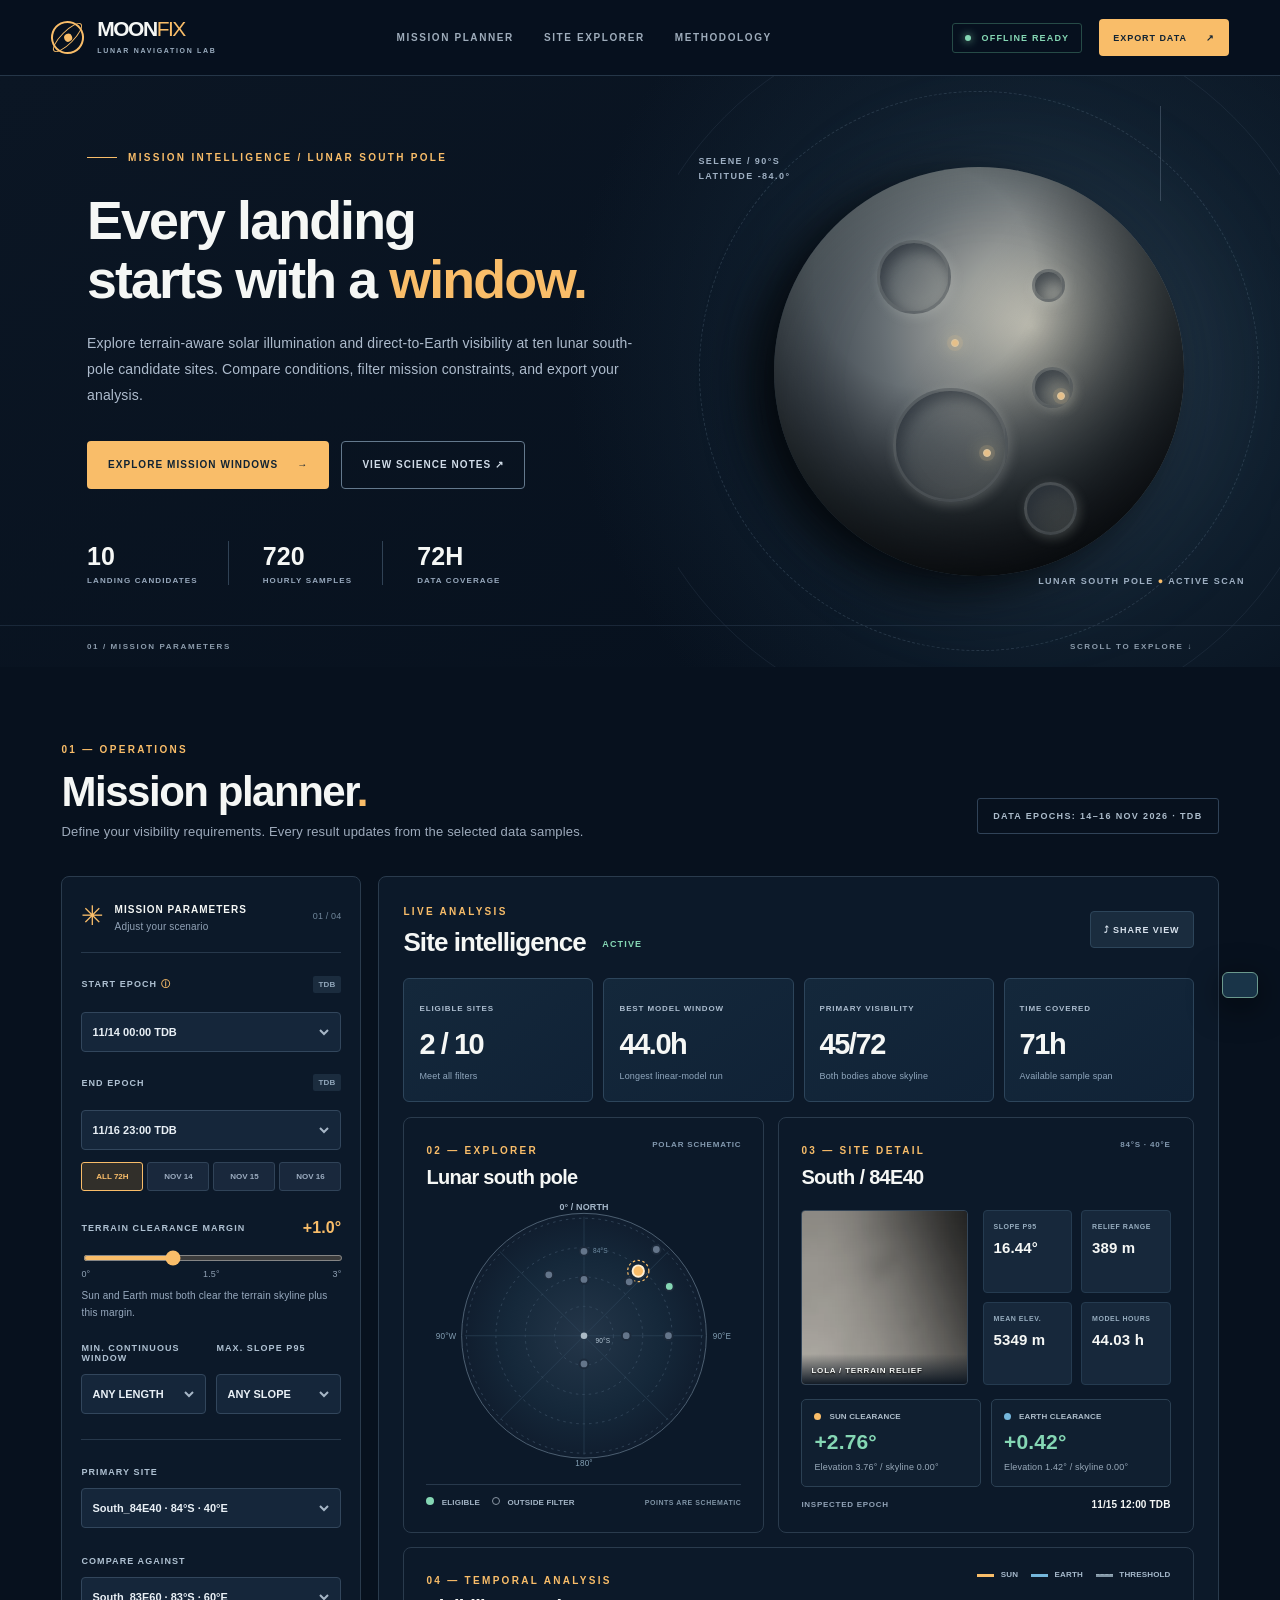
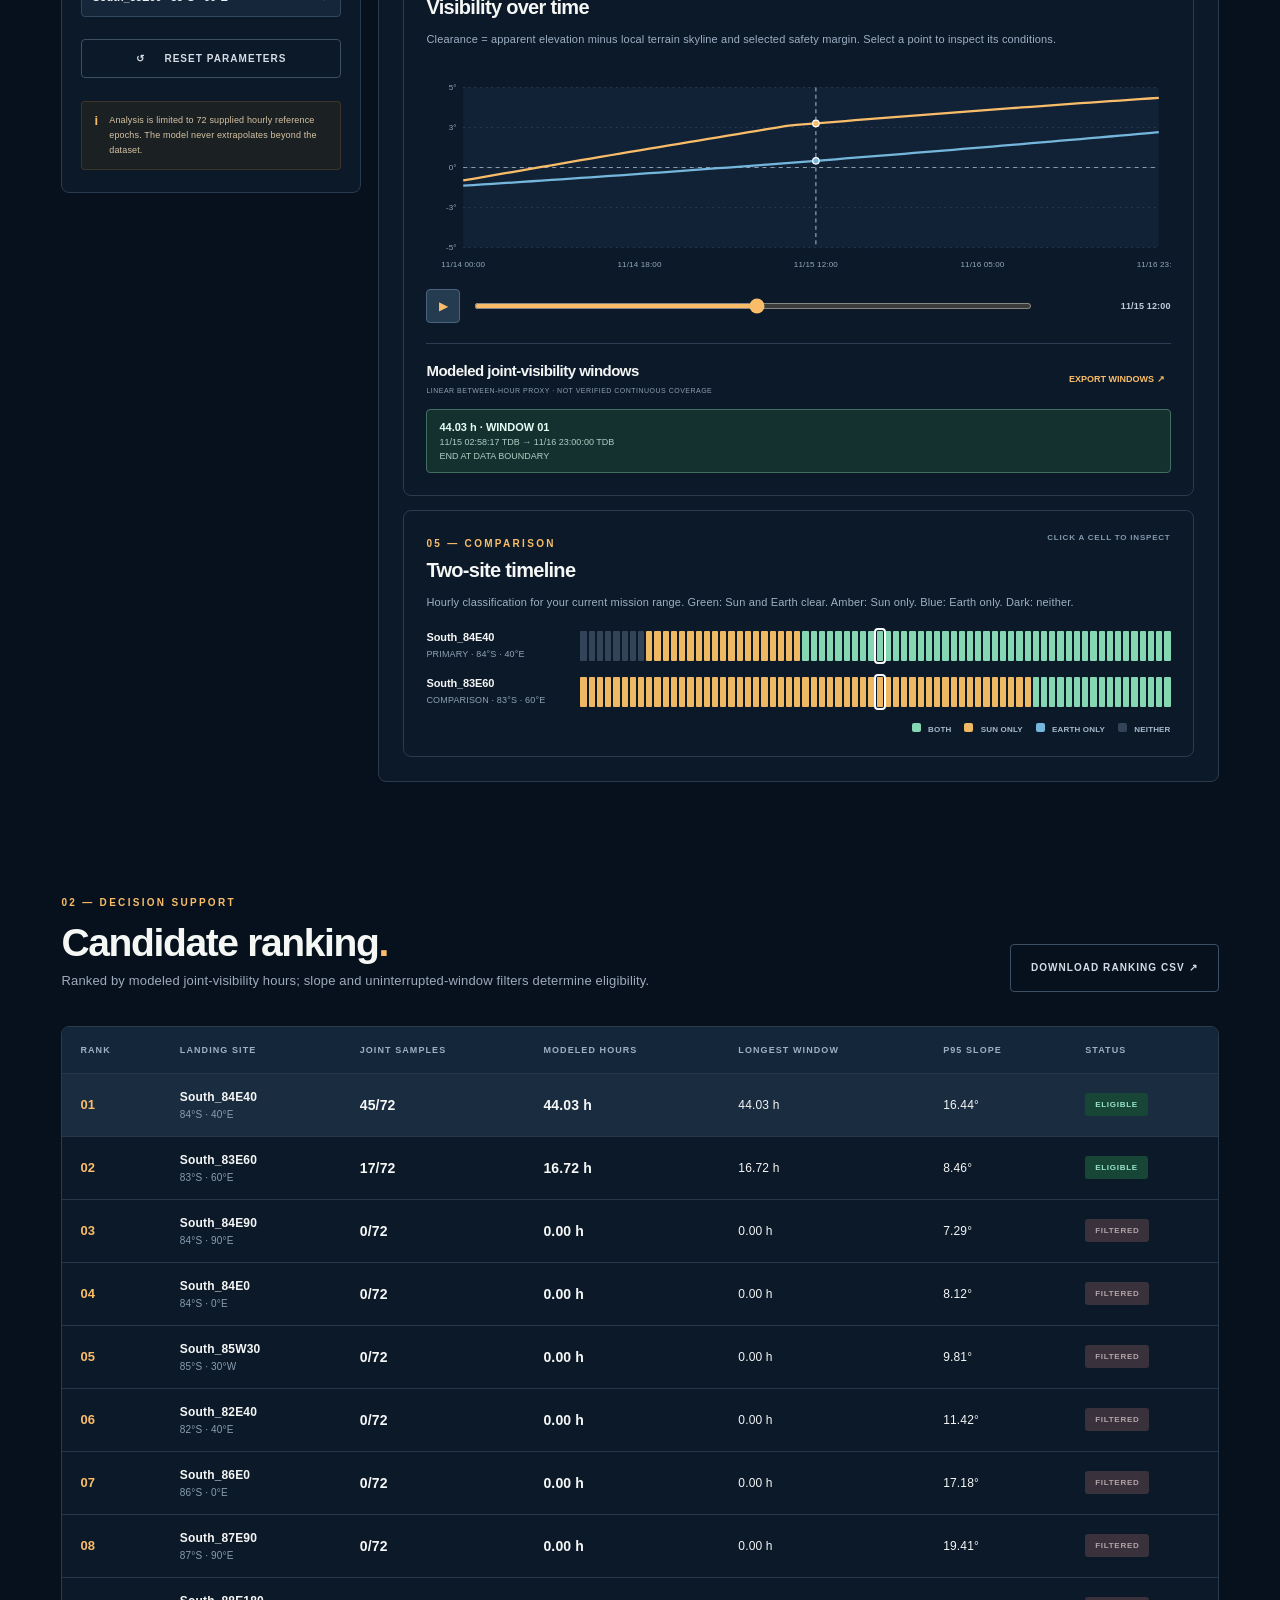
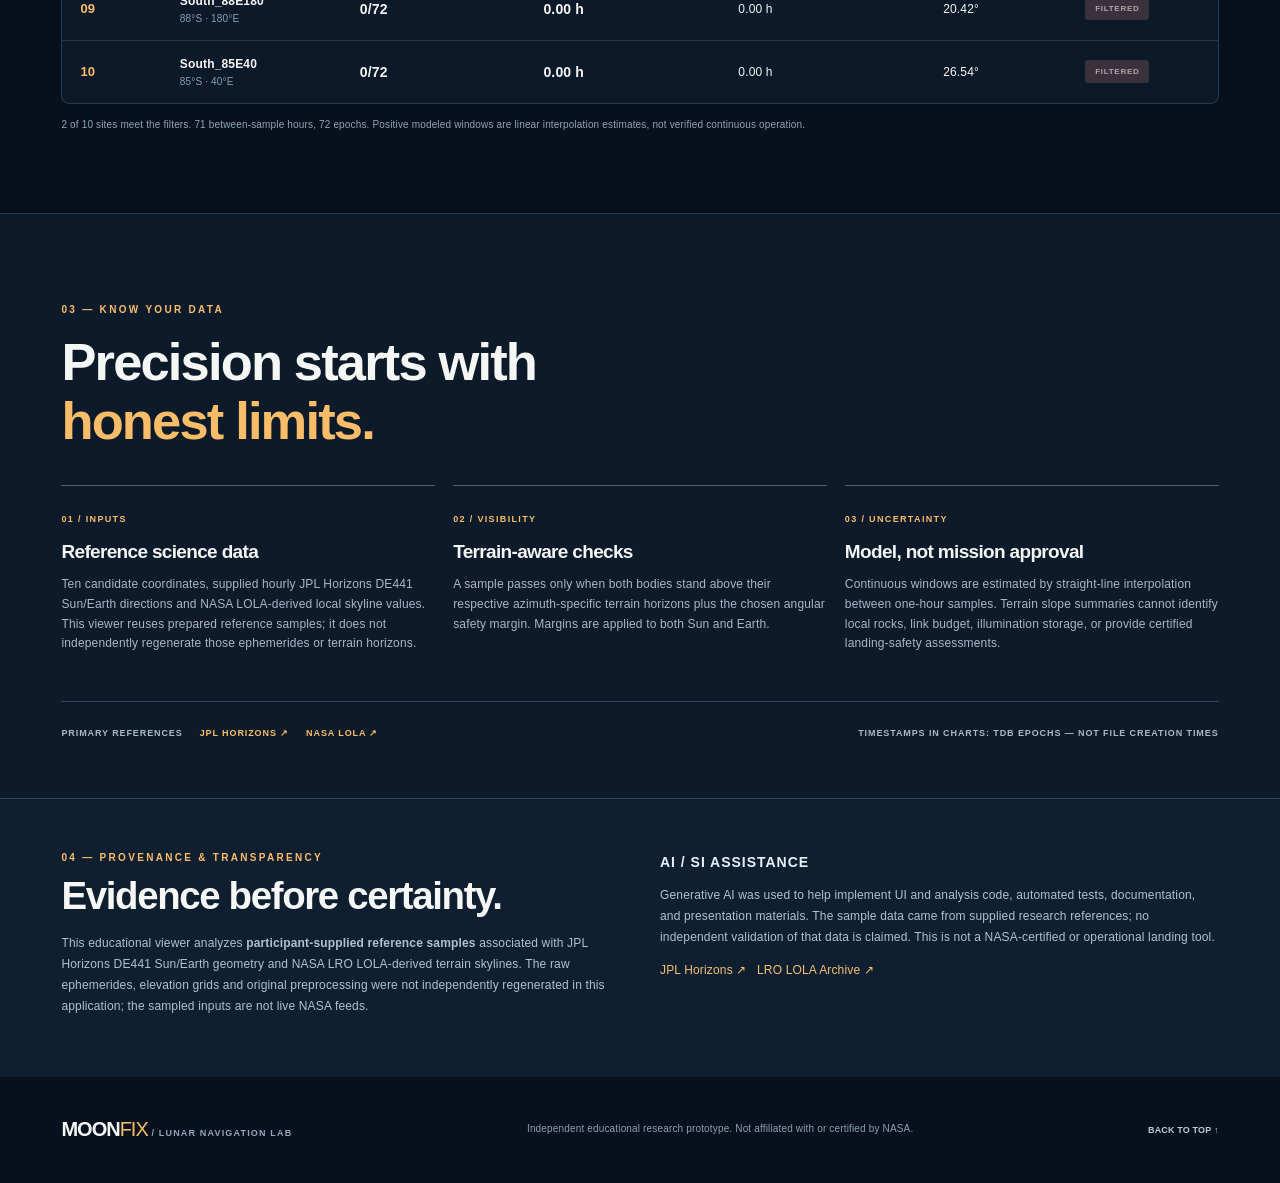
==== commit efc3cc78: "Add files via upload" ====
--- a/index.html
+++ b/index.html
@@ -4,6 +4,8 @@
   <meta charset="UTF-8" />
   <meta name="viewport" content="width=device-width, initial-scale=1" />
   <meta name="theme-color" content="#07111e" />
+  <meta name="ai-assistance" content="AI-assisted code implementation, UI design, automated tests and documentation. See visible disclosure on this page and docs/AI_DISCLOSURE.md." />
+  <meta name="reference-provenance" content="Participant-supplied derived reference samples associated with JPL Horizons DE441 and NASA LRO LOLA; raw source processing not independently reproduced in this application." />
   <meta name="description" content="MoonFix: an offline lunar south-pole landing site mission-window explorer using reference JPL/LOLA samples." />
   <title>MoonFix — Lunar Mission Window Navigator</title>
   <style>:root{color-scheme:dark;--bg:#07111e;--bg-2:#0c1929;--panel:#101e30;--panel-2:#14263a;--line:#2a3b4d;--muted:#91a2b6;--soft:#c1cbd5;--white:#f5f7f5;--accent:#f9bd69;--accent-2:#ffcd83;--green:#85d7b4;--blue:#75b7dc;--danger:#ff937f;--font:Inter,"Segoe UI",Arial,sans-serif}
@@ -20,6 +22,15 @@
 @media(max-width:930px){.topbar{padding:0 22px}.desktop-nav{display:none}.hero{grid-template-columns:1fr 38%;min-height:455px}.hero-left{padding:65px 20px 80px 30px}.hero h1{font-size:clamp(40px,5vw,56px)}.hero-right{min-height:455px}.hero-moon{width:310px}.hero-coord{display:none}.hero-facts{gap:14px}.hero-facts>div{padding-right:12px}.app-shell{grid-template-columns:1fr}.control-panel{position:static;display:grid;grid-template-columns:repeat(2,minmax(0,1fr));gap:7px 18px;align-items:start;padding:21px}.panel-heading,.control-divider,.constraints-note{grid-column:1/-1}.panel-heading{margin-bottom:6px}.control-group{margin-bottom:10px}.day-select{margin:21px 0 0;align-self:center}.two-controls{gap:13px}.control-divider{margin:3px 0}.reset-button{align-self:center;margin-top:12px}.constraints-note{margin-top:4px}.map-details-grid{grid-template-columns:1fr 1fr}.site-body{grid-template-columns:1fr}.terrain-thumb{min-height:145px}.site-spec strong{font-size:15px}.polar-map{height:265px}.polar-map svg{height:260px}}
 @media(max-width:680px){.topbar{height:66px;padding:0 17px}.header-actions .signal-chip{display:none}.btn-small{font-size:8px}.hero{display:block;min-height:650px}.hero-left{padding:55px 22px 70px}.hero h1{font-size:47px;margin:24px 0 13px}.hero p{font-size:12px;max-width:480px}.hero-actions{margin-top:24px;gap:7px}.hero-actions .btn{font-size:9px;padding:0 12px;gap:7px}.hero-facts{margin-top:27px;gap:11px}.hero-facts strong{font-size:22px}.hero-facts span{font-size:7px}.hero-right{position:absolute;right:-100px;bottom:25px;min-height:275px;width:370px;opacity:.30;pointer-events:none}.hero-moon{width:280px}.hero-footer{padding:16px 22px}.workspace,.rank-section{padding:50px 14px 25px}.section-title{display:block}.section-title h2{font-size:36px}.section-title p{font-size:11px}.data-range{display:inline-block;margin-top:20px;font-size:8px}.app-shell{gap:11px}.control-panel{grid-template-columns:1fr 1fr;gap:4px 10px;padding:15px}.control-group label{font-size:8px}.control-group select{font-size:10px;padding:11px 20px 11px 9px}.day-select{grid-column:1/-1;margin:0 0 10px}.control-group:nth-of-type(2){margin-bottom:4px}.two-controls{grid-column:1/-1}.control-group:has(#margin){grid-column:1/-1}.control-group:has(#primarySite),.control-group:has(#compareSite){grid-column:1/-1}.reset-button{grid-column:1/-1}.results-panel{padding:12px}.results-head{padding:4px 4px 8px}.results-head h3{font-size:20px}.results-head .kicker{font-size:8px}.metric-grid{grid-template-columns:1fr 1fr;gap:7px}.metric{padding:11px}.metric strong{font-size:24px;margin:7px 0 3px}.metric small{font-size:8px}.map-details-grid{grid-template-columns:1fr;gap:10px}.card{padding:15px}.polar-map{height:275px}.polar-map svg{height:270px}.site-body{grid-template-columns:42% 1fr}.terrain-thumb{min-height:153px}.site-spec{gap:5px}.site-spec strong{font-size:13px}.site-spec span{font-size:7px}.site-readings strong{font-size:19px}.timeline-card,.compare-card{margin-top:10px}.timeline-card .card-top{display:block}.chart-legend{margin-top:15px}.windows-head{display:block}.windows-head button{margin-top:8px}.window-pill{min-width:130px}.track{grid-template-columns:1fr;gap:7px}.cells{gap:1px;height:27px}.compare-key{justify-content:start}.rank-section .section-title{margin-bottom:17px}.rank-section .btn{margin-top:20px}.methodology{padding:58px 19px 35px}.method-cards{grid-template-columns:1fr}.method-intro h2{font-size:39px}.method-cards>div{padding:16px 0 0}.method-cards h3{margin-top:10px}.science-footer{font-size:8px}.footer{padding:30px 18px;display:block}.footer p{margin:11px 0}.footer-brand small{display:none}}
 @media print{.hero,.topbar,.control-panel,.toast,.btn,.play-btn,.timeline-slider{display:none!important}.app-shell{display:block}.workspace,.rank-section{padding:0}.card,.rank-table-wrap{break-inside:avoid}.results-panel{padding:0;border:0}body{background:white;color:#111}*{color:#111!important;background:transparent!important;border-color:#aaa!important}}
+
+/* Transparent source and AI-assistance disclosure for public judges */
+.attribution-panel{background:#101f30;border-top:1px solid #31455c;padding:48px clamp(18px,4.8vw,80px)}
+.attribution-inner{max-width:1440px;margin:auto;display:grid;grid-template-columns:1fr 1fr;gap:40px}
+.attribution-inner h2{font-size:clamp(27px,3vw,40px);line-height:1.08;margin:10px 0 16px}
+.attribution-inner h3{font-size:14px;letter-spacing:.07em;margin:7px 0 15px;color:#e6f1fb}
+.attribution-inner p{font-size:12px;line-height:1.75;color:#adc2d3;max-width:710px}
+.attribution-inner a{color:#f5bf75}
+@media(max-width:680px){.attribution-inner{grid-template-columns:1fr;gap:18px}.attribution-panel{padding-top:38px}}
 </style>
 </head>
 <body>
@@ -99,6 +110,14 @@
   <section class="rank-section" id="rankings"><div class="section-title compact"><div><span class="kicker">02 — DECISION SUPPORT</span><h2>Candidate ranking<span class="small-period">.</span></h2><p>Ranked by modeled joint-visibility hours; slope and uninterrupted-window filters determine eligibility.</p></div><button type="button" class="btn btn-outline" id="exportRank">DOWNLOAD RANKING CSV ↗</button></div><div class="rank-table-wrap"><table class="rank-table"><thead><tr><th>RANK</th><th>LANDING SITE</th><th>JOINT SAMPLES</th><th>MODELED HOURS</th><th>LONGEST WINDOW</th><th>P95 SLOPE</th><th>STATUS</th></tr></thead><tbody id="rankRows"></tbody></table></div><p class="table-note" id="rankNote">Model window durations are interpolation estimates within the observed span; rankings do not constitute flight certification.</p></section>
 
   <section class="methodology" id="methodology"><div class="method-intro"><span class="kicker">03 — KNOW YOUR DATA</span><h2>Precision starts with<br><em>honest limits.</em></h2></div><div class="method-cards"><div><span class="method-num">01 / INPUTS</span><h3>Reference science data</h3><p>Ten candidate coordinates, supplied hourly JPL Horizons DE441 Sun/Earth directions and NASA LOLA-derived local skyline values. This viewer reuses prepared reference samples; it does not independently regenerate those ephemerides or terrain horizons.</p></div><div><span class="method-num">02 / VISIBILITY</span><h3>Terrain-aware checks</h3><p>A sample passes only when both bodies stand above their respective azimuth-specific terrain horizons plus the chosen angular safety margin. Margins are applied to both Sun and Earth.</p></div><div><span class="method-num">03 / UNCERTAINTY</span><h3>Model, not mission approval</h3><p>Continuous windows are estimated by straight-line interpolation between one-hour samples. Terrain slope summaries cannot identify local rocks, link budget, illumination storage, or provide certified landing-safety assessments.</p></div></div><div class="science-footer"><div>PRIMARY REFERENCES <a href="https://ssd.jpl.nasa.gov/horizons/" target="_blank" rel="noopener">JPL HORIZONS ↗</a><a href="https://pds-geosciences.wustl.edu/missions/lro/lola.htm" target="_blank" rel="noopener">NASA LOLA ↗</a></div><div>TIMESTAMPS IN CHARTS: TDB EPOCHS — NOT FILE CREATION TIMES</div></div></section>
+  <section class="attribution-panel" id="credits" aria-label="Data sources and AI transparency">
+    <div class="attribution-inner">
+      <div><span class="kicker">04 — PROVENANCE & TRANSPARENCY</span><h2>Evidence before certainty.</h2>
+      <p>This educational viewer analyzes <strong>participant-supplied reference samples</strong> associated with JPL Horizons DE441 Sun/Earth geometry and NASA LRO LOLA-derived terrain skylines. The raw ephemerides, elevation grids and original preprocessing were not independently regenerated in this application; the sampled inputs are not live NASA feeds.</p></div>
+      <div><h3>AI / SI ASSISTANCE</h3><p>Generative AI was used to help implement UI and analysis code, automated tests, documentation, and presentation materials. The sample data came from supplied research references; no independent validation of that data is claimed. This is not a NASA-certified or operational landing tool.</p>
+      <p><a href="https://ssd.jpl.nasa.gov/horizons/" rel="noopener noreferrer" target="_blank">JPL Horizons ↗</a> &nbsp; <a href="https://pds-geosciences.wustl.edu/missions/lro/lola.htm" rel="noopener noreferrer" target="_blank">LRO LOLA Archive ↗</a></p></div>
+    </div>
+  </section>
   <footer class="footer"><div class="footer-brand">MOON<span>FIX</span><small> / LUNAR NAVIGATION LAB</small></div><p>Independent educational research prototype. Not affiliated with or certified by NASA.</p><a href="#top">BACK TO TOP ↑</a></footer>
   <div class="toast" id="toast" role="status" aria-live="polite"></div>
   <script type="application/json" id="moonfix-data">{"schema":"moonfix-reference-1","timeScale":"TDB","timeInterpretation":"Ephemeris sample epoch, not software creation time","siteDataSource":"Participant-supplied JPL Horizons DE441 and NASA LOLA 80 m derived reference dataset","method":"Geometric Sun/Earth elevation minus previously derived local terrain skyline; not independent recalculation of JPL or LOLA.","limitations":"Hourly samples within available dates only. Between-hour windows are linear-model estimates, not verified continuous visibility. Not a landing safety certificate.","sites":[{"id":"South_82E40","lat":-82.0,"lon":40.0,"slope95":11.418,"slope50":8.774,"relief":290.19,"elevation":-2838.34,"terrainImage":"[data-uri]","samples":[["2026-11-14T00:00:00",2.00894,86.88182,0.0,1.37731,318.90184,8.3808],["2026-11-14T01:00:00",2.07951,86.37875,0.0,1.41406,318.84065,8.3815],["2026-11-14T02:00:00",2.15003,85.87566,0.0,1.45111,318.77937,8.3823],["2026-11-14T03:00:00",2.2205,85.37255,0.0,1.48847,318.71798,8.3831],["2026-11-14T04:00:00",2.29093,84.86941,0.0,1.52614,318.6565,8.3839],["2026-11-14T05:00:00",2.36129,84.36626,0.0,1.5641,318.59493,8.3846],["2026-11-14T06:00:00",2.43159,83.86307,0.0,1.60236,318.53327,8.3854],["2026-11-14T07:00:00",2.50182,83.35986,0.0,1.64091,318.47154,8.3862],["2026-11-14T08:00:00",2.57197,82.85663,0.0,1.67976,318.40973,8.3869],["2026-11-14T09:00:00",2.64205,82.35336,0.0,1.7189,318.34786,8.3877],["2026-11-14T10:00:00",2.71203,81.85006,0.0,1.75832,318.28592,8.3885],["2026-11-14T11:00:00",2.78193,81.34674,0.0,1.79803,318.22392,8.3893],["2026-11-14T12:00:00",2.85173,80.84337,0.0,1.83803,318.16187,8.39],["2026-11-14T13:00:00",2.92143,80.33998,0.0,1.8783,318.09978,8.3908],["2026-11-14T14:00:00",2.99102,79.83654,0.0,1.91885,318.03764,8.3916],["2026-11-14T15:00:00",3.0605,79.33307,0.0,1.95968,317.97547,8.3924],["2026-11-14T16:00:00",3.12986,78.82956,0.0,2.00078,317.91327,8.3932],["2026-11-14T17:00:00",3.1991,78.32601,0.0,2.04215,317.85104,8.3939],["2026-11-14T18:00:00",3.26821,77.82242,0.0,2.08379,317.7888,8.3947],["2026-11-14T19:00:00",3.33719,77.31878,0.0,2.1257,317.72654,8.3955],["2026-11-14T20:00:00",3.40602,76.8151,0.0,2.16787,317.66428,8.3963],["2026-11-14T21:00:00",3.47471,76.31137,0.0,2.2103,317.60202,8.3971],["2026-11-14T22:00:00",3.54326,75.8076,0.0,2.25299,317.53976,8.3978],["2026-11-14T23:00:00",3.61164,75.30378,0.0,2.29594,317.47752,8.3986],["2026-11-15T00:00:00",3.67987,74.79991,0.0,2.33914,317.41529,8.3994],["2026-11-15T01:00:00",3.74793,74.29599,0.0,2.3826,317.35308,8.4002],["2026-11-15T02:00:00",3.81582,73.79202,0.0,2.4263,317.29091,8.401],["2026-11-15T03:00:00",3.88353,73.28799,0.0,2.47025,317.22877,8.4017],["2026-11-15T04:00:00",3.95106,72.78391,0.0,2.51444,317.16667,8.4025],["2026-11-15T05:00:00",4.01841,72.27977,0.0,2.55888,317.10462,8.4033],["2026-11-15T06:00:00",4.08556,71.77558,0.0,2.60355,317.04263,8.4041],["2026-11-15T07:00:00",4.15251,71.27133,0.0,2.64847,316.98069,8.4048],["2026-11-15T08:00:00",4.21927,70.76702,0.0,2.69361,316.91883,8.4056],["2026-11-15T09:00:00",4.28581,70.26265,0.0,2.73899,316.85703,8.4064],["2026-11-15T10:00:00",4.35214,69.75822,0.0017,2.7846,316.79532,8.4072],["2026-11-15T11:00:00",4.41826,69.25372,0.0054,2.83044,316.73369,8.4079],["2026-11-15T12:00:00",4.48415,68.74917,0.009,2.8765,316.67216,8.4087],["2026-11-15T13:00:00",4.54981,68.24454,0.0127,2.92279,316.61073,8.4095],["2026-11-15T14:00:00",4.61524,67.73986,0.0163,2.96929,316.5494,8.4103],["2026-11-15T15:00:00",4.68044,67.2351,0.02,3.01602,316.48819,8.411],["2026-11-15T16:00:00",4.74539,66.73028,0.0236,3.06295,316.42709,8.4118],["2026-11-15T17:00:00",4.81009,66.22539,0.0273,3.11011,316.36613,8.4125],["2026-11-15T18:00:00",4.87453,65.72043,0.0309,3.15747,316.30529,8.4133],["2026-11-15T19:00:00",4.93872,65.2154,0.0346,3.20504,316.2446,8.4141],["2026-11-15T20:00:00",5.00264,64.7103,0.0382,3.25281,316.18405,8.4148],["2026-11-15T21:00:00",5.0663,64.20512,0.0419,3.30079,316.12366,8.4156],["2026-11-15T22:00:00",5.12968,63.69988,0.0455,3.34897,316.06343,8.4163],["2026-11-15T23:00:00",5.19279,63.19456,0.0492,3.39734,316.00336,8.4171],["2026-11-16T00:00:00",5.25561,62.68916,0.0528,3.44592,315.94347,8.4178],["2026-11-16T01:00:00",5.31814,62.18369,0.0565,3.49468,315.88376,8.4186],["2026-11-16T02:00:00",5.38038,61.67814,0.0601,3.54364,315.82424,8.4193],["2026-11-16T03:00:00",5.44232,61.17251,0.0638,3.59278,315.76491,8.4201],["2026-11-16T04:00:00",5.50396,60.66681,0.0674,3.64211,315.70579,8.4208],["2026-11-16T05:00:00",5.56529,60.16103,0.0711,3.69162,315.64688,8.4216],["2026-11-16T06:00:00",5.62631,59.65517,0.1103,3.74131,315.58818,8.4223],["2026-11-16T07:00:00",5.68701,59.14922,0.1662,3.79118,315.52971,8.423],["2026-11-16T08:00:00",5.74738,58.6432,0.222,3.84123,315.47147,8.4238],["2026-11-16T09:00:00",5.80744,58.1371,0.2779,3.89144,315.41347,8.4245],["2026-11-16T10:00:00",5.86716,57.63091,0.3338,3.94183,315.35571,8.4252],["2026-11-16T11:00:00",5.92654,57.12464,0.3897,3.99238,315.2982,8.4259],["2026-11-16T12:00:00",5.98558,56.61829,0.4456,4.0431,315.24096,8.4266],["2026-11-16T13:00:00",6.04428,56.11186,0.5015,4.09399,315.18398,8.4274],["2026-11-16T14:00:00",6.10262,55.60534,0.5574,4.14503,315.12728,8.4281],["2026-11-16T15:00:00",6.16062,55.09874,0.6133,4.19622,315.07087,8.4288],["2026-11-16T16:00:00",6.21825,54.59205,0.6692,4.24758,315.01474,8.4295],["2026-11-16T17:00:00",6.27552,54.08527,0.7252,4.29908,314.9589,8.4302],["2026-11-16T18:00:00",6.33242,53.57841,0.7811,4.35073,314.90338,8.4309],["2026-11-16T19:00:00",6.38894,53.07147,0.8371,4.40253,314.84816,8.4316],["2026-11-16T20:00:00",6.44509,52.56444,0.8931,4.45447,314.79326,8.4323],["2026-11-16T21:00:00",6.50086,52.05732,0.949,4.50655,314.7387,8.4329],["2026-11-16T22:00:00",6.55624,51.55011,1.005,4.55877,314.68446,8.4336],["2026-11-16T23:00:00",6.61123,51.04282,1.061,4.61113,314.63057,8.4343]]},{"id":"South_83E60","lat":-83.0,"lon":60.0,"slope95":8.459,"slope50":4.472,"relief":91.63,"elevation":447.58,"terrainImage":"[data-uri]","samples":[["2026-11-14T00:00:00",4.31641,66.96326,1.4608,-1.2615,299.06419,0.111],["2026-11-14T01:00:00",4.37327,66.45732,1.4302,-1.22568,299.00247,0.1103],["2026-11-14T02:00:00",4.4299,65.95132,1.3995,-1.18956,298.94065,0.1095],["2026-11-14T03:00:00",4.48631,65.44527,1.3689,-1.15314,298.87873,0.1088],["2026-11-14T04:00:00",4.54249,64.93917,1.3382,-1.11641,298.81671,0.108],["2026-11-14T05:00:00",4.59844,64.43301,1.3076,-1.07937,298.75461,0.1072],["2026-11-14T06:00:00",4.65414,63.92679,1.2769,-1.04204,298.69241,0.1065],["2026-11-14T07:00:00",4.7096,63.42051,1.2462,-1.00442,298.63014,0.1057],["2026-11-14T08:00:00",4.76482,62.91418,1.2155,-0.96649,298.56779,0.105],["2026-11-14T09:00:00",4.81978,62.40779,1.1849,-0.92828,298.50538,0.1042],["2026-11-14T10:00:00",4.87449,61.90134,1.1542,-0.88977,298.4429,0.1034],["2026-11-14T11:00:00",4.92894,61.39483,1.1235,-0.85098,298.38036,0.1027],["2026-11-14T12:00:00",4.98312,60.88826,1.0928,-0.81191,298.31778,0.1019],["2026-11-14T13:00:00",5.03703,60.38163,1.0621,-0.77255,298.25514,0.1011],["2026-11-14T14:00:00",5.09067,59.87493,1.0277,-0.73291,298.19246,0.1004],["2026-11-14T15:00:00",5.14403,59.36818,0.9818,-0.69299,298.12975,0.0996],["2026-11-14T16:00:00",5.19711,58.86136,0.9359,-0.65279,298.06701,0.0988],["2026-11-14T17:00:00",5.24991,58.35448,0.8901,-0.61232,298.00425,0.098],["2026-11-14T18:00:00",5.30241,57.84754,0.8442,-0.57158,297.94146,0.0973],["2026-11-14T19:00:00",5.35462,57.34053,0.7983,-0.53057,297.87867,0.0965],["2026-11-14T20:00:00",5.40654,56.83346,0.7524,-0.4893,297.81587,0.0957],["2026-11-14T21:00:00",5.45815,56.32633,0.7065,-0.44776,297.75307,0.095],["2026-11-14T22:00:00",5.50945,55.81913,0.6606,-0.40596,297.69027,0.0942],["2026-11-14T23:00:00",5.56045,55.31186,0.6147,-0.3639,297.62749,0.0934],["2026-11-15T00:00:00",5.61113,54.80453,0.5688,-0.32158,297.56473,0.0927],["2026-11-15T01:00:00",5.66149,54.29714,0.5229,-0.279,297.50199,0.0919],["2026-11-15T02:00:00",5.71153,53.78967,0.4769,-0.23617,297.43928,0.0911],["2026-11-15T03:00:00",5.76124,53.28215,0.431,-0.1931,297.3766,0.0904],["2026-11-15T04:00:00",5.81063,52.77455,0.385,-0.14977,297.31397,0.0896],["2026-11-15T05:00:00",5.85968,52.26689,0.3391,-0.1062,297.25139,0.0888],["2026-11-15T06:00:00",5.90839,51.75916,0.2931,-0.06238,297.18887,0.0881],["2026-11-15T07:00:00",5.95676,51.25137,0.2472,-0.01833,297.1264,0.0873],["2026-11-15T08:00:00",6.00478,50.74351,0.2012,0.02597,297.06401,0.0865],["2026-11-15T09:00:00",6.05246,50.23558,0.1553,0.0705,297.00169,0.0858],["2026-11-15T10:00:00",6.09978,49.72758,0.1354,0.11527,296.93945,0.085],["2026-11-15T11:00:00",6.14674,49.21952,0.1382,0.16026,296.8773,0.0842],["2026-11-15T12:00:00",6.19335,48.71139,0.141,0.20549,296.81525,0.0835],["2026-11-15T13:00:00",6.23959,48.20319,0.1438,0.25095,296.75329,0.0827],["2026-11-15T14:00:00",6.28546,47.69492,0.1465,0.29662,296.69144,0.082],["2026-11-15T15:00:00",6.33096,47.18659,0.1493,0.34253,296.62971,0.0812],["2026-11-15T16:00:00",6.37608,46.67819,0.1521,0.38865,296.5681,0.0805],["2026-11-15T17:00:00",6.42083,46.16972,0.1549,0.43499,296.50662,0.0797],["2026-11-15T18:00:00",6.4652,45.66118,0.1577,0.48154,296.44527,0.079],["2026-11-15T19:00:00",6.50917,45.15258,0.1605,0.52831,296.38407,0.0782],["2026-11-15T20:00:00",6.55276,44.64391,0.1632,0.57528,296.32301,0.0775],["2026-11-15T21:00:00",6.59596,44.13517,0.166,0.62247,296.26211,0.0767],["2026-11-15T22:00:00",6.63876,43.62636,0.1688,0.66986,296.20137,0.076],["2026-11-15T23:00:00",6.68116,43.11749,0.1716,0.71745,296.1408,0.0752],["2026-11-16T00:00:00",6.72316,42.60855,0.1744,0.76524,296.0804,0.0745],["2026-11-16T01:00:00",6.76475,42.09955,0.1772,0.81324,296.02019,0.0737],["2026-11-16T02:00:00",6.80593,41.59048,0.18,0.86142,295.96017,0.073],["2026-11-16T03:00:00",6.8467,41.08134,0.1827,0.9098,295.90035,0.0723],["2026-11-16T04:00:00",6.88705,40.57214,0.1855,0.95838,295.84073,0.0715],["2026-11-16T05:00:00",6.92699,40.06287,0.1883,1.00714,295.78132,0.0708],["2026-11-16T06:00:00",6.9665,39.55354,0.1802,1.05608,295.72214,0.0701],["2026-11-16T07:00:00",7.00558,39.04414,0.1706,1.10521,295.66317,0.0694],["2026-11-16T08:00:00",7.04424,38.53468,0.161,1.15452,295.60445,0.0687],["2026-11-16T09:00:00",7.08246,38.02515,0.1514,1.20401,295.54596,0.0679],["2026-11-16T10:00:00",7.12025,37.51556,0.1418,1.25367,295.48772,0.0672],["2026-11-16T11:00:00",7.15761,37.00591,0.1322,1.30351,295.42973,0.0665],["2026-11-16T12:00:00",7.19452,36.4962,0.1226,1.35352,295.37201,0.0658],["2026-11-16T13:00:00",7.23098,35.98642,0.1129,1.4037,295.31456,0.0651],["2026-11-16T14:00:00",7.267,35.47658,0.1033,1.45404,295.25738,0.0644],["2026-11-16T15:00:00",7.30257,34.96668,0.0937,1.50454,295.20049,0.0637],["2026-11-16T16:00:00",7.33769,34.45672,0.0841,1.55521,295.14389,0.063],["2026-11-16T17:00:00",7.37235,33.9467,0.0745,1.60603,295.08759,0.0623],["2026-11-16T18:00:00",7.40655,33.43662,0.0648,1.65701,295.03159,0.0616],["2026-11-16T19:00:00",7.4403,32.92649,0.0552,1.70813,294.97591,0.061],["2026-11-16T20:00:00",7.47358,32.41629,0.0456,1.75941,294.92055,0.0603],["2026-11-16T21:00:00",7.50639,31.90604,0.036,1.81084,294.86552,0.0596],["2026-11-16T22:00:00",7.53873,31.39572,0.0263,1.86241,294.81083,0.0589],["2026-11-16T23:00:00",7.57061,30.88536,0.0167,1.91412,294.75648,0.0583]]},{"id":"South_84E0","lat":-84.0,"lon":0.0,"slope95":8.115,"slope50":4.244,"relief":120.49,"elevation":-1274.66,"terrainImage":"[data-uri]","samples":[["2026-11-14T00:00:00",-2.0257,126.61307,1.8986,1.3489,358.77693,4.9662],["2026-11-14T01:00:00",-1.98294,126.10689,1.9235,1.39097,358.71929,4.9638],["2026-11-14T02:00:00",-1.93991,125.60075,1.9484,1.43337,358.66157,4.9614],["2026-11-14T03:00:00",-1.89661,125.09465,1.9733,1.47607,358.60377,4.959],["2026-11-14T04:00:00",-1.85305,124.5886,1.9982,1.51909,358.54591,4.9566],["2026-11-14T05:00:00",-1.80921,124.0826,2.0231,1.56241,358.48799,4.9542],["2026-11-14T06:00:00",-1.76512,123.57664,2.048,1.60603,358.43001,4.9518],["2026-11-14T07:00:00",-1.72078,123.07072,2.0729,1.64996,358.37198,4.9494],["2026-11-14T08:00:00",-1.67618,122.56485,2.0977,1.69418,358.3139,4.947],["2026-11-14T09:00:00",-1.63132,122.05901,2.1226,1.7387,358.25578,4.9446],["2026-11-14T10:00:00",-1.58623,121.55323,2.1475,1.78351,358.19763,4.9422],["2026-11-14T11:00:00",-1.54089,121.04748,2.1724,1.82861,358.13944,4.9398],["2026-11-14T12:00:00",-1.49531,120.54178,2.1973,1.874,358.08122,4.9374],["2026-11-14T13:00:00",-1.4495,120.03612,2.2221,1.91967,358.02298,4.935],["2026-11-14T14:00:00",-1.40345,119.5305,2.2591,1.96562,357.96473,4.9325],["2026-11-14T15:00:00",-1.35718,119.02492,2.2969,2.01185,357.90647,4.9301],["2026-11-14T16:00:00",-1.31068,118.51938,2.3347,2.05835,357.8482,4.9277],["2026-11-14T17:00:00",-1.26396,118.01388,2.3725,2.10512,357.78993,4.9253],["2026-11-14T18:00:00",-1.21702,117.50841,2.4104,2.15217,357.73167,4.9229],["2026-11-14T19:00:00",-1.16987,117.00299,2.4482,2.19948,357.67342,4.9205],["2026-11-14T20:00:00",-1.12251,116.49761,2.486,2.24705,357.61519,4.9181],["2026-11-14T21:00:00",-1.07495,115.99226,2.5238,2.29489,357.55698,4.9157],["2026-11-14T22:00:00",-1.02718,115.48695,2.5616,2.34298,357.4988,4.9132],["2026-11-14T23:00:00",-0.97921,114.98168,2.5994,2.39132,357.44065,4.9108],["2026-11-15T00:00:00",-0.93105,114.47644,2.6372,2.43992,357.38254,4.9084],["2026-11-15T01:00:00",-0.88269,113.97124,2.675,2.48877,357.32448,4.906],["2026-11-15T02:00:00",-0.83415,113.46607,2.7128,2.53786,357.26647,4.9036],["2026-11-15T03:00:00",-0.78542,112.96094,2.7506,2.58719,357.20852,4.9012],["2026-11-15T04:00:00",-0.73652,112.45584,2.7884,2.63676,357.15063,4.8988],["2026-11-15T05:00:00",-0.68743,111.95078,2.8262,2.68657,357.09282,4.8964],["2026-11-15T06:00:00",-0.63818,111.44574,2.864,2.73662,357.03507,4.894],["2026-11-15T07:00:00",-0.58876,110.94074,2.9018,2.78689,356.97741,4.8916],["2026-11-15T08:00:00",-0.53917,110.43577,2.9395,2.8374,356.91984,4.8893],["2026-11-15T09:00:00",-0.48942,109.93083,2.981,2.88812,356.86236,4.8869],["2026-11-15T10:00:00",-0.43951,109.42592,3.0455,2.93907,356.80499,4.8845],["2026-11-15T11:00:00",-0.38945,108.92104,3.11,2.99024,356.74772,4.8821],["2026-11-15T12:00:00",-0.33925,108.41619,3.1745,3.04162,356.69056,4.8798],["2026-11-15T13:00:00",-0.28889,107.91137,3.239,3.09322,356.63352,4.8774],["2026-11-15T14:00:00",-0.2384,107.40657,3.3035,3.14502,356.57661,4.875],["2026-11-15T15:00:00",-0.18776,106.9018,3.3679,3.19704,356.51982,4.8727],["2026-11-15T16:00:00",-0.137,106.39706,3.4324,3.24925,356.46318,4.8703],["2026-11-15T17:00:00",-0.0861,105.89234,3.4969,3.30167,356.40668,4.868],["2026-11-15T18:00:00",-0.03508,105.38764,3.5614,3.35428,356.35034,4.8657],["2026-11-15T19:00:00",0.01606,104.88297,3.6259,3.40709,356.29415,4.8633],["2026-11-15T20:00:00",0.06732,104.37832,3.6903,3.46009,356.23813,4.861],["2026-11-15T21:00:00",0.1187,103.87369,3.7548,3.51328,356.18228,4.8587],["2026-11-15T22:00:00",0.17018,103.36909,3.8193,3.56665,356.1266,4.8564],["2026-11-15T23:00:00",0.22177,102.8645,3.8837,3.62021,356.07111,4.8541],["2026-11-16T00:00:00",0.27346,102.35994,3.9482,3.67394,356.01581,4.8518],["2026-11-16T01:00:00",0.32525,101.85539,4.0126,3.72785,355.96071,4.8495],["2026-11-16T02:00:00",0.37713,101.35086,4.0771,3.78193,355.90582,4.8473],["2026-11-16T03:00:00",0.4291,100.84635,4.1415,3.83618,355.85113,4.845],["2026-11-16T04:00:00",0.48116,100.34186,4.206,3.8906,355.79667,4.8427],["2026-11-16T05:00:00",0.5333,99.83738,4.279,3.94518,355.74243,4.8405],["2026-11-16T06:00:00",0.58552,99.33292,4.37,3.99993,355.68842,4.8383],["2026-11-16T07:00:00",0.63781,98.82847,4.461,4.05482,355.63465,4.836],["2026-11-16T08:00:00",0.69017,98.32403,4.5519,4.10988,355.58113,4.8338],["2026-11-16T09:00:00",0.7426,97.81961,4.6429,4.16508,355.52785,4.8316],["2026-11-16T10:00:00",0.79508,97.3152,4.7339,4.22043,355.47484,4.8294],["2026-11-16T11:00:00",0.84763,96.8108,4.8249,4.27592,355.4221,4.8272],["2026-11-16T12:00:00",0.90023,96.30641,4.9158,4.33155,355.36963,4.8251],["2026-11-16T13:00:00",0.95287,95.80203,5.0068,4.38732,355.31744,4.8229],["2026-11-16T14:00:00",1.00556,95.29766,5.0978,4.44323,355.26554,4.8207],["2026-11-16T15:00:00",1.0583,94.79329,5.1887,4.49927,355.21394,4.8186],["2026-11-16T16:00:00",1.11106,94.28893,5.2797,4.55543,355.16264,4.8165],["2026-11-16T17:00:00",1.16387,93.78458,5.3707,4.61172,355.11164,4.8144],["2026-11-16T18:00:00",1.2167,93.28024,5.4616,4.66812,355.06097,4.8123],["2026-11-16T19:00:00",1.26955,92.7759,5.5526,4.72465,355.01062,4.8102],["2026-11-16T20:00:00",1.32243,92.27156,5.6436,4.78129,354.96059,4.8081],["2026-11-16T21:00:00",1.37532,91.76722,5.7345,4.83804,354.91091,4.8061],["2026-11-16T22:00:00",1.42823,91.26289,5.8255,4.8949,354.86157,4.804],["2026-11-16T23:00:00",1.48114,90.75856,5.9164,4.95186,354.81259,4.802]]},{"id":"South_84E40","lat":-84.0,"lon":40.0,"slope95":16.44,"slope50":11.87,"relief":388.92,"elevation":5349.38,"terrainImage":"[data-uri]","samples":[["2026-11-14T00:00:00",1.89895,86.81366,1.7072,-0.13023,318.92177,0.0],["2026-11-14T01:00:00",1.95195,86.30847,1.6546,-0.09209,318.86148,0.0],["2026-11-14T02:00:00",2.00491,85.80327,1.602,-0.05364,318.80108,0.0],["2026-11-14T03:00:00",2.05784,85.29806,1.5494,-0.01488,318.7406,0.0],["2026-11-14T04:00:00",2.11072,84.79283,1.4968,0.02419,318.68003,0.0],["2026-11-14T05:00:00",2.16356,84.2876,1.4442,0.06355,318.61938,0.0],["2026-11-14T06:00:00",2.21636,83.78235,1.3916,0.10322,318.55866,0.0],["2026-11-14T07:00:00",2.26909,83.27708,1.3391,0.14319,318.49786,0.0],["2026-11-14T08:00:00",2.32177,82.7718,1.2865,0.18345,318.43701,0.0],["2026-11-14T09:00:00",2.37439,82.26651,1.2339,0.22401,318.37609,0.0],["2026-11-14T10:00:00",2.42694,81.7612,1.1813,0.26486,318.31512,0.0],["2026-11-14T11:00:00",2.47942,81.25587,1.1287,0.30599,318.25409,0.0],["2026-11-14T12:00:00",2.53183,80.75052,1.0761,0.34741,318.19303,0.0],["2026-11-14T13:00:00",2.58416,80.24515,1.0234,0.38912,318.13193,0.0],["2026-11-14T14:00:00",2.63641,79.73977,0.972,0.4311,318.0708,0.0],["2026-11-14T15:00:00",2.68857,79.23436,0.9215,0.47336,318.00963,0.0],["2026-11-14T16:00:00",2.74065,78.72894,0.8711,0.5159,317.94845,0.0],["2026-11-14T17:00:00",2.79262,78.22349,0.8206,0.55871,317.88726,0.0],["2026-11-14T18:00:00",2.8445,77.71802,0.7702,0.60179,317.82605,0.0],["2026-11-14T19:00:00",2.89628,77.21252,0.7198,0.64514,317.76484,0.0],["2026-11-14T20:00:00",2.94795,76.707,0.6693,0.68876,317.70364,0.0],["2026-11-14T21:00:00",2.99951,76.20146,0.6189,0.73264,317.64244,0.0],["2026-11-14T22:00:00",3.05096,75.69589,0.5684,0.77678,317.58125,0.0],["2026-11-14T23:00:00",3.10229,75.1903,0.518,0.82117,317.52009,0.0],["2026-11-15T00:00:00",3.1535,74.68468,0.4675,0.86583,317.45895,0.0],["2026-11-15T01:00:00",3.20458,74.17903,0.417,0.91073,317.39784,0.0],["2026-11-15T02:00:00",3.25553,73.67335,0.3666,0.95589,317.33677,0.0],["2026-11-15T03:00:00",3.30634,73.16765,0.3161,1.00129,317.27574,0.0],["2026-11-15T04:00:00",3.35702,72.66191,0.2656,1.04694,317.21477,0.0],["2026-11-15T05:00:00",3.40756,72.15615,0.2152,1.09283,317.15385,0.0],["2026-11-15T06:00:00",3.45795,71.65035,0.1647,1.13896,317.09299,0.0],["2026-11-15T07:00:00",3.50818,71.14453,0.1142,1.18532,317.03221,0.0],["2026-11-15T08:00:00",3.55827,70.63867,0.0637,1.23193,316.9715,0.0],["2026-11-15T09:00:00",3.6082,70.13278,0.0133,1.27876,316.91087,0.0],["2026-11-15T10:00:00",3.65797,69.62685,0.0,1.32583,316.85032,0.0],["2026-11-15T11:00:00",3.70757,69.1209,0.0,1.37312,316.78988,0.0],["2026-11-15T12:00:00",3.757,68.6149,0.0,1.42063,316.72953,0.0],["2026-11-15T13:00:00",3.80626,68.10888,0.0,1.46837,316.66929,0.0],["2026-11-15T14:00:00",3.85534,67.60282,0.0,1.51633,316.60917,0.0],["2026-11-15T15:00:00",3.90424,67.09672,0.0,1.5645,316.54916,0.0],["2026-11-15T16:00:00",3.95296,66.59058,0.0,1.61289,316.48929,0.0],["2026-11-15T17:00:00",4.00148,66.08441,0.0,1.66148,316.42955,0.0],["2026-11-15T18:00:00",4.04982,65.5782,0.0,1.71029,316.36995,0.0],["2026-11-15T19:00:00",4.09796,65.07196,0.0,1.7593,316.31049,0.0],["2026-11-15T20:00:00",4.1459,64.56567,0.0,1.80852,316.25119,0.0],["2026-11-15T21:00:00",4.19364,64.05935,0.0,1.85794,316.19205,0.0],["2026-11-15T22:00:00",4.24116,63.55298,0.0,1.90755,316.13308,0.0],["2026-11-15T23:00:00",4.28848,63.04658,0.0,1.95736,316.07429,0.0],["2026-11-16T00:00:00",4.33559,62.54014,0.0,2.00737,316.01567,0.0],["2026-11-16T01:00:00",4.38247,62.03365,0.0,2.05756,315.95724,0.0],["2026-11-16T02:00:00",4.42913,61.52713,0.0,2.10794,315.89901,0.0],["2026-11-16T03:00:00",4.47557,61.02056,0.0,2.1585,315.84099,0.0],["2026-11-16T04:00:00",4.52178,60.51395,0.0,2.20925,315.78317,0.0],["2026-11-16T05:00:00",4.56776,60.0073,0.0,2.26018,315.72556,0.0],["2026-11-16T06:00:00",4.61349,59.50061,0.0,2.31128,315.66818,0.0],["2026-11-16T07:00:00",4.65899,58.99387,0.0,2.36256,315.61104,0.0],["2026-11-16T08:00:00",4.70425,58.48709,0.0,2.414,315.55413,0.0],["2026-11-16T09:00:00",4.74926,57.98027,0.0,2.46562,315.49746,0.0],["2026-11-16T10:00:00",4.79401,57.4734,0.0,2.5174,315.44105,0.0],["2026-11-16T11:00:00",4.83851,56.96649,0.0,2.56934,315.38489,0.0],["2026-11-16T12:00:00",4.88276,56.45953,0.0,2.62144,315.32901,0.0],["2026-11-16T13:00:00",4.92674,55.95253,0.0,2.6737,315.27339,0.0],["2026-11-16T14:00:00",4.97046,55.44549,0.0,2.72612,315.21806,0.0],["2026-11-16T15:00:00",5.01391,54.9384,0.0,2.77868,315.16301,0.0],["2026-11-16T16:00:00",5.05709,54.43126,0.0,2.83139,315.10826,0.0],["2026-11-16T17:00:00",5.1,53.92408,0.0,2.88425,315.05382,0.0],["2026-11-16T18:00:00",5.14262,53.41685,0.0,2.93725,314.99968,0.0],["2026-11-16T19:00:00",5.18497,52.90958,0.0,2.99039,314.94586,0.0],["2026-11-16T20:00:00",5.22703,52.40226,0.0,3.04367,314.89237,0.0],["2026-11-16T21:00:00",5.2688,51.89489,0.0,3.09708,314.83921,0.0],["2026-11-16T22:00:00",5.31028,51.38748,0.0,3.15062,314.78639,0.0],["2026-11-16T23:00:00",5.35147,50.88002,0.0,3.20429,314.73391,0.0]]},{"id":"South_84E90","lat":-84.0,"lon":90.0,"slope95":7.292,"slope50":2.299,"relief":33.53,"elevation":-3617.69,"terrainImage":"[data-uri]","samples":[["2026-11-14T00:00:00",6.36434,36.88161,5.4452,-4.75296,269.24175,1.7905],["2026-11-14T01:00:00",6.39602,36.37176,5.4582,-4.71703,269.17993,1.7863],["2026-11-14T02:00:00",6.42732,35.86187,5.4713,-4.68078,269.11801,1.7821],["2026-11-14T03:00:00",6.45822,35.35193,5.4844,-4.64423,269.05599,1.7778],["2026-11-14T04:00:00",6.48875,34.84194,5.4975,-4.60737,268.99388,1.7736],["2026-11-14T05:00:00",6.51888,34.33191,5.5105,-4.5702,268.93169,1.7694],["2026-11-14T06:00:00",6.54861,33.82184,5.5236,-4.53274,268.86942,1.7651],["2026-11-14T07:00:00",6.57796,33.31172,5.5367,-4.49496,268.80707,1.7609],["2026-11-14T08:00:00",6.6069,32.80155,5.5498,-4.4569,268.74465,1.7566],["2026-11-14T09:00:00",6.63545,32.29135,5.5628,-4.41853,268.68217,1.7524],["2026-11-14T10:00:00",6.66359,31.7811,5.5759,-4.37987,268.61964,1.7481],["2026-11-14T11:00:00",6.69134,31.27081,5.589,-4.34092,268.55705,1.7438],["2026-11-14T12:00:00",6.71867,30.76048,5.6021,-4.30168,268.49441,1.7396],["2026-11-14T13:00:00",6.74559,30.25011,5.6152,-4.26215,268.43174,1.7353],["2026-11-14T14:00:00",6.77211,29.7397,5.6435,-4.22234,268.36903,1.731],["2026-11-14T15:00:00",6.79821,29.22924,5.6865,-4.18224,268.30629,1.7268],["2026-11-14T16:00:00",6.8239,28.71875,5.7296,-4.14187,268.24353,1.7225],["2026-11-14T17:00:00",6.84917,28.20822,5.7726,-4.10121,268.18075,1.7182],["2026-11-14T18:00:00",6.87402,27.69766,5.8156,-4.06029,268.11795,1.7139],["2026-11-14T19:00:00",6.89845,27.18705,5.8586,-4.01908,268.05516,1.7096],["2026-11-14T20:00:00",6.92246,26.67641,5.9017,-3.97761,267.99236,1.7054],["2026-11-14T21:00:00",6.94604,26.16574,5.9447,-3.93587,267.92957,1.7011],["2026-11-14T22:00:00",6.9692,25.65503,5.9878,-3.89386,267.86679,1.6968],["2026-11-14T23:00:00",6.99193,25.14428,6.0308,-3.85159,267.80403,1.6925],["2026-11-15T00:00:00",7.01423,24.6335,6.0738,-3.80906,267.74129,1.6883],["2026-11-15T01:00:00",7.03609,24.12269,6.1169,-3.76627,267.67859,1.684],["2026-11-15T02:00:00",7.05753,23.61185,6.1599,-3.72322,267.61592,1.6797],["2026-11-15T03:00:00",7.07852,23.10097,6.203,-3.67991,267.5533,1.6755],["2026-11-15T04:00:00",7.09908,22.59007,6.2461,-3.63636,267.49073,1.6712],["2026-11-15T05:00:00",7.11921,22.07913,6.2891,-3.59255,267.42821,1.6669],["2026-11-15T06:00:00",7.13889,21.56817,6.3322,-3.5485,267.36575,1.6627],["2026-11-15T07:00:00",7.15813,21.05717,6.3752,-3.5042,267.30337,1.6584],["2026-11-15T08:00:00",7.17692,20.54615,6.4183,-3.45966,267.24106,1.6542],["2026-11-15T09:00:00",7.19527,20.03511,6.4614,-3.41488,267.17883,1.6499],["2026-11-15T10:00:00",7.21318,19.52403,6.49,-3.36987,267.11669,1.6457],["2026-11-15T11:00:00",7.23064,19.01294,6.5176,-3.32461,267.05464,1.6415],["2026-11-15T12:00:00",7.24764,18.50181,6.5451,-3.27913,266.9927,1.6373],["2026-11-15T13:00:00",7.2642,17.99067,6.5727,-3.23341,266.93086,1.633],["2026-11-15T14:00:00",7.28031,17.4795,6.6003,-3.18746,266.86915,1.6288],["2026-11-15T15:00:00",7.29596,16.96831,6.6278,-3.14129,266.80755,1.6246],["2026-11-15T16:00:00",7.31116,16.4571,6.6554,-3.0949,266.74608,1.6205],["2026-11-15T17:00:00",7.3259,15.94587,6.683,-3.04828,266.68474,1.6163],["2026-11-15T18:00:00",7.34019,15.43462,6.7105,-3.00145,266.62355,1.6121],["2026-11-15T19:00:00",7.35402,14.92336,6.7381,-2.9544,266.56251,1.608],["2026-11-15T20:00:00",7.36739,14.41207,6.7657,-2.90714,266.50162,1.6038],["2026-11-15T21:00:00",7.3803,13.90077,6.7933,-2.85966,266.4409,1.5997],["2026-11-15T22:00:00",7.39275,13.38946,6.8208,-2.81198,266.38034,1.5955],["2026-11-15T23:00:00",7.40473,12.87813,6.8484,-2.76409,266.31996,1.5914],["2026-11-16T00:00:00",7.41626,12.36679,6.876,-2.716,266.25977,1.5873],["2026-11-16T01:00:00",7.42732,11.85543,6.9036,-2.66771,266.19977,1.5832],["2026-11-16T02:00:00",7.43791,11.34407,6.9311,-2.61922,266.13996,1.5792],["2026-11-16T03:00:00",7.44804,10.83269,6.9587,-2.57053,266.08036,1.5751],["2026-11-16T04:00:00",7.45771,10.3213,6.9863,-2.52165,266.02097,1.5711],["2026-11-16T05:00:00",7.46691,9.80991,7.0053,-2.47258,265.9618,1.567],["2026-11-16T06:00:00",7.47564,9.29851,7.0097,-2.42332,265.90285,1.563],["2026-11-16T07:00:00",7.4839,8.7871,7.0142,-2.37387,265.84414,1.559],["2026-11-16T08:00:00",7.49169,8.27569,7.0186,-2.32424,265.78567,1.555],["2026-11-16T09:00:00",7.49901,7.76427,7.0231,-2.27443,265.72745,1.5511],["2026-11-16T10:00:00",7.50587,7.25285,7.0275,-2.22444,265.66948,1.5471],["2026-11-16T11:00:00",7.51225,6.74142,7.032,-2.17428,265.61178,1.5432],["2026-11-16T12:00:00",7.51816,6.23,7.0365,-2.12395,265.55434,1.5393],["2026-11-16T13:00:00",7.5236,5.71857,7.0409,-2.07344,265.49718,1.5354],["2026-11-16T14:00:00",7.52857,5.20714,7.0454,-2.02277,265.44031,1.5315],["2026-11-16T15:00:00",7.53306,4.69572,7.0498,-1.97194,265.38372,1.5276],["2026-11-16T16:00:00",7.53708,4.1843,7.0543,-1.92094,265.32744,1.5238],["2026-11-16T17:00:00",7.54063,3.67288,7.0587,-1.86978,265.27146,1.52],["2026-11-16T18:00:00",7.54371,3.16147,7.0632,-1.81847,265.2158,1.5162],["2026-11-16T19:00:00",7.54631,2.65006,7.0676,-1.767,265.16045,1.5124],["2026-11-16T20:00:00",7.54844,2.13866,7.0721,-1.71538,265.10544,1.5087],["2026-11-16T21:00:00",7.55009,1.62727,7.0765,-1.66362,265.05076,1.505],["2026-11-16T22:00:00",7.55128,1.11588,7.081,-1.61171,264.99642,1.5013],["2026-11-16T23:00:00",7.55198,0.60451,7.0855,-1.55966,264.94244,1.4976]]},{"id":"South_85E40","lat":-85.0,"lon":40.0,"slope95":26.537,"slope50":24.083,"relief":900.52,"elevation":4892.65,"terrainImage":"[data-uri]","samples":[["2026-11-14T00:00:00",1.84308,86.78104,0.0,-0.884,318.91877,24.0699],["2026-11-14T01:00:00",1.88727,86.27501,0.0,-0.84518,318.85891,24.0791],["2026-11-14T02:00:00",1.93143,85.76899,0.0,-0.80604,318.79896,24.0884],["2026-11-14T03:00:00",1.97556,85.26295,0.0,-0.76659,318.73893,24.0976],["2026-11-14T04:00:00",2.01965,84.75691,0.0,-0.72683,318.67881,24.1069],["2026-11-14T05:00:00",2.06371,84.25086,0.0,-0.68677,318.61862,24.1161],["2026-11-14T06:00:00",2.10772,83.74481,0.0,-0.6464,318.55836,24.1254],["2026-11-14T07:00:00",2.15169,83.23874,0.0,-0.60574,318.49803,24.1347],["2026-11-14T08:00:00",2.19561,82.73266,0.0,-0.56478,318.43764,24.144],["2026-11-14T09:00:00",2.23948,82.22658,0.0,-0.52352,318.3772,24.1533],["2026-11-14T10:00:00",2.28329,81.72048,0.0,-0.48197,318.31671,24.1626],["2026-11-14T11:00:00",2.32704,81.21438,0.0,-0.44013,318.25617,24.1719],["2026-11-14T12:00:00",2.37073,80.70826,0.0,-0.39801,318.19559,24.1813],["2026-11-14T13:00:00",2.41436,80.20213,0.0,-0.3556,318.13499,24.1906],["2026-11-14T14:00:00",2.45791,79.69598,0.0,-0.3129,318.07435,24.1999],["2026-11-14T15:00:00",2.5014,79.18983,0.0,-0.26993,318.01369,24.2093],["2026-11-14T16:00:00",2.5448,78.68366,0.0,-0.22668,317.95302,24.2186],["2026-11-14T17:00:00",2.58813,78.17748,0.0,-0.18316,317.89233,24.2279],["2026-11-14T18:00:00",2.63138,77.67128,0.0,-0.13937,317.83164,24.2373],["2026-11-14T19:00:00",2.67454,77.16507,0.0,-0.09531,317.77095,24.2466],["2026-11-14T20:00:00",2.71761,76.65884,0.0,-0.05098,317.71027,24.256],["2026-11-14T21:00:00",2.76059,76.1526,0.0,-0.00639,317.6496,24.2653],["2026-11-14T22:00:00",2.80347,75.64634,0.0,0.03847,317.58894,24.2747],["2026-11-14T23:00:00",2.84625,75.14006,0.0,0.08358,317.52832,24.284],["2026-11-15T00:00:00",2.88893,74.63377,0.0,0.12895,317.46772,24.2933],["2026-11-15T01:00:00",2.9315,74.12746,0.0,0.17457,317.40716,24.3026],["2026-11-15T02:00:00",2.97397,73.62113,0.0,0.22044,317.34664,24.312],["2026-11-15T03:00:00",3.01632,73.11478,0.0,0.26656,317.28616,24.3213],["2026-11-15T04:00:00",3.05856,72.60841,0.0,0.31292,317.22575,24.3306],["2026-11-15T05:00:00",3.10067,72.10202,0.0,0.35953,317.16539,24.3399],["2026-11-15T06:00:00",3.14267,71.59562,0.0,0.40637,317.1051,24.3491],["2026-11-15T07:00:00",3.18454,71.08919,0.0,0.45346,317.04488,24.3584],["2026-11-15T08:00:00",3.22628,70.58274,0.0,0.50078,316.98475,24.3677],["2026-11-15T09:00:00",3.26789,70.07627,0.0,0.54833,316.92469,24.3769],["2026-11-15T10:00:00",3.30936,69.56978,0.0,0.59611,316.86474,24.3861],["2026-11-15T11:00:00",3.35069,69.06327,0.0,0.64412,316.80487,24.3954],["2026-11-15T12:00:00",3.39188,68.55674,0.0,0.69235,316.74512,24.4046],["2026-11-15T13:00:00",3.43293,68.05018,0.0,0.7408,316.68547,24.4137],["2026-11-15T14:00:00",3.47383,67.5436,0.0,0.78947,316.62595,24.4229],["2026-11-15T15:00:00",3.51458,67.037,0.0,0.83836,316.56655,24.4321],["2026-11-15T16:00:00",3.55517,66.53037,0.0,0.88745,316.50728,24.4412],["2026-11-15T17:00:00",3.5956,66.02372,0.0,0.93676,316.44814,24.4503],["2026-11-15T18:00:00",3.63587,65.51705,0.0,0.98628,316.38916,24.4594],["2026-11-15T19:00:00",3.67598,65.01035,0.0,1.03601,316.33032,24.4684],["2026-11-15T20:00:00",3.71593,64.50362,0.0,1.08593,316.27164,24.4775],["2026-11-15T21:00:00",3.7557,63.99687,0.0,1.13606,316.21312,24.4865],["2026-11-15T22:00:00",3.79529,63.49009,0.0,1.18638,316.15478,24.4954],["2026-11-15T23:00:00",3.83472,62.98329,0.0,1.23689,316.09662,24.5044],["2026-11-16T00:00:00",3.87396,62.47646,0.0,1.2876,316.03864,24.5133],["2026-11-16T01:00:00",3.91302,61.96961,0.0,1.33849,315.98085,24.5222],["2026-11-16T02:00:00",3.95189,61.46273,0.0,1.38957,315.92326,24.5311],["2026-11-16T03:00:00",3.99057,60.95582,0.0,1.44084,315.86588,24.5399],["2026-11-16T04:00:00",4.02906,60.44888,0.0,1.49228,315.80871,24.5487],["2026-11-16T05:00:00",4.06736,59.94192,0.0013,1.5439,315.75176,24.5575],["2026-11-16T06:00:00",4.10546,59.43493,0.0125,1.5957,315.69504,24.5662],["2026-11-16T07:00:00",4.14336,58.92791,0.0237,1.64766,315.63855,24.5749],["2026-11-16T08:00:00",4.18105,58.42087,0.0348,1.6998,315.5823,24.5836],["2026-11-16T09:00:00",4.21854,57.91379,0.046,1.7521,315.5263,24.5922],["2026-11-16T10:00:00",4.25582,57.40669,0.0572,1.80456,315.47055,24.6008],["2026-11-16T11:00:00",4.29289,56.89955,0.0684,1.85719,315.41507,24.6093],["2026-11-16T12:00:00",4.32974,56.39239,0.0796,1.90997,315.35986,24.6178],["2026-11-16T13:00:00",4.36637,55.8852,0.0908,1.9629,315.30492,24.6263],["2026-11-16T14:00:00",4.40278,55.37798,0.102,2.01599,315.25027,24.6347],["2026-11-16T15:00:00",4.43896,54.87074,0.1132,2.06922,315.19591,24.6431],["2026-11-16T16:00:00",4.47492,54.36346,0.1243,2.1226,315.14185,24.6514],["2026-11-16T17:00:00",4.51065,53.85615,0.1355,2.17613,315.08809,24.6597],["2026-11-16T18:00:00",4.54615,53.34881,0.1467,2.22979,315.03465,24.6679],["2026-11-16T19:00:00",4.58141,52.84145,0.1579,2.28358,314.98153,24.6761],["2026-11-16T20:00:00",4.61643,52.33405,0.1691,2.33751,314.92873,24.6842],["2026-11-16T21:00:00",4.65122,51.82662,0.1803,2.39158,314.87627,24.6923],["2026-11-16T22:00:00",4.68575,51.31917,0.1915,2.44576,314.82415,24.7003],["2026-11-16T23:00:00",4.72005,50.81168,0.2027,2.50007,314.77239,24.7083]]},{"id":"South_85W30","lat":-85.0,"lon":-30.0,"slope95":9.811,"slope50":4.867,"relief":155.11,"elevation":-1411.05,"terrainImage":"[data-uri]","samples":[["2026-11-14T00:00:00",-3.03424,156.60719,4.4729,-0.26457,28.68091,7.8186],["2026-11-14T01:00:00",-3.01648,156.09911,4.4782,-0.21999,28.6252,7.8138],["2026-11-14T02:00:00",-2.99836,155.59107,4.4834,-0.1751,28.56944,7.809],["2026-11-14T03:00:00",-2.97989,155.08305,4.4886,-0.12988,28.51362,7.8041],["2026-11-14T04:00:00",-2.96107,154.57507,4.4938,-0.08435,28.45775,7.7993],["2026-11-14T05:00:00",-2.94189,154.06711,4.499,-0.03851,28.40183,7.7944],["2026-11-14T06:00:00",-2.92236,153.55919,4.5042,0.00763,28.34587,7.7896],["2026-11-14T07:00:00",-2.90248,153.0513,4.5095,0.05408,28.28988,7.7847],["2026-11-14T08:00:00",-2.88226,152.54344,4.5147,0.10083,28.23385,7.7798],["2026-11-14T09:00:00",-2.86169,152.03561,4.5199,0.14788,28.1778,7.775],["2026-11-14T10:00:00",-2.84077,151.52782,4.5251,0.19523,28.12173,7.7701],["2026-11-14T11:00:00",-2.81952,151.02006,4.5303,0.24287,28.06564,7.7653],["2026-11-14T12:00:00",-2.79792,150.51234,4.5355,0.29079,28.00954,7.7604],["2026-11-14T13:00:00",-2.77598,150.00464,4.5408,0.339,27.95343,7.7555],["2026-11-14T14:00:00",-2.75371,149.49698,4.5949,0.3875,27.89733,7.7507],["2026-11-14T15:00:00",-2.7311,148.98936,4.6495,0.43627,27.84122,7.7458],["2026-11-14T16:00:00",-2.70815,148.48177,4.7041,0.48532,27.78513,7.7409],["2026-11-14T17:00:00",-2.68487,147.97421,4.7587,0.53464,27.72906,7.7361],["2026-11-14T18:00:00",-2.66127,147.46669,4.8133,0.58424,27.673,7.7312],["2026-11-14T19:00:00",-2.63733,146.95921,4.8679,0.6341,27.61697,7.7263],["2026-11-14T20:00:00",-2.61307,146.45176,4.9225,0.68422,27.56097,7.7215],["2026-11-14T21:00:00",-2.58848,145.94434,4.9771,0.7346,27.50501,7.7166],["2026-11-14T22:00:00",-2.56357,145.43696,5.0316,0.78525,27.44909,7.7118],["2026-11-14T23:00:00",-2.53835,144.92962,5.0862,0.83614,27.39322,7.7069],["2026-11-15T00:00:00",-2.5128,144.42232,5.1408,0.88729,27.33741,7.7021],["2026-11-15T01:00:00",-2.48693,143.91505,5.1954,0.93868,27.28165,7.6973],["2026-11-15T02:00:00",-2.46075,143.40781,5.2499,0.99032,27.22596,7.6924],["2026-11-15T03:00:00",-2.43426,142.90061,5.3045,1.0422,27.17034,7.6876],["2026-11-15T04:00:00",-2.40746,142.39345,5.359,1.09432,27.1148,7.6828],["2026-11-15T05:00:00",-2.38035,141.88633,5.4136,1.14667,27.05935,7.678],["2026-11-15T06:00:00",-2.35293,141.37924,5.4681,1.19925,27.00398,7.6732],["2026-11-15T07:00:00",-2.32521,140.87219,5.5227,1.25206,26.9487,7.6684],["2026-11-15T08:00:00",-2.29719,140.36518,5.5772,1.3051,26.89353,7.6636],["2026-11-15T09:00:00",-2.26887,139.85821,5.6332,1.35836,26.83846,7.6588],["2026-11-15T10:00:00",-2.24025,139.35127,5.6931,1.41184,26.78351,7.6541],["2026-11-15T11:00:00",-2.21134,138.84437,5.7529,1.46553,26.72868,7.6493],["2026-11-15T12:00:00",-2.18213,138.33751,5.8128,1.51943,26.67397,7.6446],["2026-11-15T13:00:00",-2.15263,137.83068,5.8726,1.57355,26.61939,7.6398],["2026-11-15T14:00:00",-2.12285,137.32389,5.9324,1.62786,26.56495,7.6351],["2026-11-15T15:00:00",-2.09278,136.81714,5.9922,1.68238,26.51066,7.6304],["2026-11-15T16:00:00",-2.06243,136.31043,6.0521,1.7371,26.45651,7.6257],["2026-11-15T17:00:00",-2.03179,135.80375,6.1119,1.79201,26.40252,7.621],["2026-11-15T18:00:00",-2.00088,135.29711,6.1717,1.84712,26.3487,7.6163],["2026-11-15T19:00:00",-1.96969,134.79051,6.2315,1.90241,26.29504,7.6117],["2026-11-15T20:00:00",-1.93823,134.28395,6.2913,1.95789,26.24156,7.6071],["2026-11-15T21:00:00",-1.90649,133.77742,6.3511,2.01355,26.18826,7.6024],["2026-11-15T22:00:00",-1.87449,133.27093,6.4109,2.06939,26.13516,7.5978],["2026-11-15T23:00:00",-1.84222,132.76448,6.4707,2.1254,26.08224,7.5932],["2026-11-16T00:00:00",-1.80969,132.25807,6.5305,2.18158,26.02953,7.5887],["2026-11-16T01:00:00",-1.77689,131.75169,6.5903,2.23793,25.97703,7.5841],["2026-11-16T02:00:00",-1.74384,131.24535,6.65,2.29445,25.92474,7.5796],["2026-11-16T03:00:00",-1.71053,130.73905,6.7098,2.35113,25.87267,7.5751],["2026-11-16T04:00:00",-1.67697,130.23278,6.7696,2.40796,25.82083,7.5706],["2026-11-16T05:00:00",-1.64316,129.72655,6.816,2.46495,25.76923,7.5661],["2026-11-16T06:00:00",-1.6091,129.22036,6.8512,2.52209,25.71787,7.5616],["2026-11-16T07:00:00",-1.5748,128.7142,6.8863,2.57938,25.66676,7.5572],["2026-11-16T08:00:00",-1.54025,128.20808,6.9214,2.6368,25.6159,7.5528],["2026-11-16T09:00:00",-1.50547,127.702,6.9565,2.69437,25.56531,7.5484],["2026-11-16T10:00:00",-1.47044,127.19595,6.9917,2.75208,25.51498,7.544],["2026-11-16T11:00:00",-1.43519,126.68994,7.0268,2.80992,25.46493,7.5397],["2026-11-16T12:00:00",-1.3997,126.18396,7.0619,2.86788,25.41516,7.5354],["2026-11-16T13:00:00",-1.36398,125.67802,7.097,2.92598,25.36568,7.5311],["2026-11-16T14:00:00",-1.32803,125.17211,7.1321,2.98419,25.3165,7.5268],["2026-11-16T15:00:00",-1.29187,124.66624,7.1672,3.04252,25.26762,7.5226],["2026-11-16T16:00:00",-1.25548,124.1604,7.2023,3.10097,25.21905,7.5184],["2026-11-16T17:00:00",-1.21888,123.6546,7.2374,3.15953,25.1708,7.5142],["2026-11-16T18:00:00",-1.18206,123.14883,7.2725,3.21819,25.12287,7.51],["2026-11-16T19:00:00",-1.14503,122.64309,7.3076,3.27696,25.07528,7.5059],["2026-11-16T20:00:00",-1.10779,122.13739,7.3427,3.33583,25.02802,7.5018],["2026-11-16T21:00:00",-1.07034,121.63172,7.3778,3.39479,24.98111,7.4977],["2026-11-16T22:00:00",-1.03269,121.12608,7.4129,3.45385,24.93455,7.4937],["2026-11-16T23:00:00",-0.99485,120.62048,7.448,3.51299,24.88835,7.4897]]},{"id":"South_86E0","lat":-86.0,"lon":0.0,"slope95":17.182,"slope50":8.757,"relief":286.76,"elevation":4798.34,"terrainImage":"[data-uri]","samples":[["2026-11-14T00:00:00",-0.83225,126.65309,0.0,-0.6507,358.77737,1.6521],["2026-11-14T01:00:00",-0.80373,126.14616,0.0,-0.60858,358.71978,1.6582],["2026-11-14T02:00:00",-0.77502,125.63926,0.0,-0.56615,358.66212,1.6644],["2026-11-14T03:00:00",-0.74614,125.13237,0.0,-0.52341,358.60439,1.6706],["2026-11-14T04:00:00",-0.71708,124.62551,0.0,-0.48035,358.54659,1.6768],["2026-11-14T05:00:00",-0.68784,124.11868,0.0,-0.43698,358.48874,1.683],["2026-11-14T06:00:00",-0.65843,123.61186,0.0,-0.39331,358.43083,1.6893],["2026-11-14T07:00:00",-0.62885,123.10507,0.0,-0.34933,358.37287,1.6955],["2026-11-14T08:00:00",-0.5991,122.59829,0.0,-0.30506,358.31487,1.7017],["2026-11-14T09:00:00",-0.56918,122.09155,0.0,-0.26049,358.25683,1.7079],["2026-11-14T10:00:00",-0.5391,121.58482,0.0,-0.21562,358.19876,1.7142],["2026-11-14T11:00:00",-0.50886,121.07811,0.0,-0.17046,358.14065,1.7204],["2026-11-14T12:00:00",-0.47846,120.57143,0.0,-0.12501,358.08253,1.7266],["2026-11-14T13:00:00",-0.4479,120.06477,0.0,-0.07928,358.02439,1.7329],["2026-11-14T14:00:00",-0.41718,119.55812,0.0998,-0.03327,357.96623,1.7391],["2026-11-14T15:00:00",-0.38632,119.0515,0.2142,0.01303,357.90807,1.7454],["2026-11-14T16:00:00",-0.3553,118.5449,0.3286,0.0596,357.84991,1.7516],["2026-11-14T17:00:00",-0.32414,118.03833,0.443,0.10644,357.79175,1.7579],["2026-11-14T18:00:00",-0.29283,117.53177,0.5574,0.15356,357.7336,1.7641],["2026-11-14T19:00:00",-0.26138,117.02523,0.6718,0.20095,357.67547,1.7703],["2026-11-14T20:00:00",-0.22979,116.51871,0.7862,0.2486,357.61736,1.7766],["2026-11-14T21:00:00",-0.19806,116.01221,0.9006,0.29651,357.55927,1.7828],["2026-11-14T22:00:00",-0.1662,115.50573,1.015,0.34468,357.50122,1.789],["2026-11-14T23:00:00",-0.1342,114.99927,1.1294,0.39311,357.4432,1.7953],["2026-11-15T00:00:00",-0.10208,114.49283,1.2437,0.44179,357.38523,1.8015],["2026-11-15T01:00:00",-0.06982,113.98641,1.3581,0.49072,357.32731,1.8077],["2026-11-15T02:00:00",-0.03745,113.48001,1.4725,0.5399,357.26944,1.8139],["2026-11-15T03:00:00",-0.00494,112.97362,1.5868,0.58932,357.21164,1.8201],["2026-11-15T04:00:00",0.02768,112.46726,1.7012,0.63899,357.1539,1.8263],["2026-11-15T05:00:00",0.06041,111.96091,1.8155,0.68889,357.09624,1.8325],["2026-11-15T06:00:00",0.09327,111.45458,1.9299,0.73903,357.03866,1.8387],["2026-11-15T07:00:00",0.12623,110.94826,2.0442,0.7894,356.98116,1.8449],["2026-11-15T08:00:00",0.15931,110.44196,2.1586,0.84,356.92375,1.851],["2026-11-15T09:00:00",0.19249,109.93568,2.2688,0.89083,356.86644,1.8572],["2026-11-15T10:00:00",0.22578,109.42942,2.3512,0.94188,356.80924,1.8633],["2026-11-15T11:00:00",0.25917,108.92317,2.4336,0.99316,356.75215,1.8694],["2026-11-15T12:00:00",0.29266,108.41694,2.516,1.04465,356.69517,1.8756],["2026-11-15T13:00:00",0.32624,107.91073,2.5983,1.09635,356.63832,1.8817],["2026-11-15T14:00:00",0.35992,107.40452,2.6807,1.14826,356.58159,1.8877],["2026-11-15T15:00:00",0.3937,106.89834,2.7631,1.20039,356.52501,1.8938],["2026-11-15T16:00:00",0.42756,106.39217,2.8454,1.25272,356.46856,1.8999],["2026-11-15T17:00:00",0.4615,105.88601,2.9278,1.30525,356.41226,1.9059],["2026-11-15T18:00:00",0.49553,105.37987,3.0101,1.35798,356.35612,1.9119],["2026-11-15T19:00:00",0.52964,104.87374,3.0925,1.4109,356.30014,1.918],["2026-11-15T20:00:00",0.56383,104.36762,3.1748,1.46402,356.24433,1.9239],["2026-11-15T21:00:00",0.5981,103.86152,3.2572,1.51733,356.18869,1.9299],["2026-11-15T22:00:00",0.63244,103.35543,3.3395,1.57083,356.13324,1.9359],["2026-11-15T23:00:00",0.66685,102.84936,3.4219,1.6245,356.07797,1.9418],["2026-11-16T00:00:00",0.70132,102.34329,3.5042,1.67836,356.0229,1.9477],["2026-11-16T01:00:00",0.73586,101.83724,3.5866,1.7324,355.96803,1.9536],["2026-11-16T02:00:00",0.77047,101.3312,3.6689,1.78661,355.91337,1.9595],["2026-11-16T03:00:00",0.80513,100.82517,3.7512,1.84099,355.85893,1.9653],["2026-11-16T04:00:00",0.83985,100.31915,3.8336,1.89554,355.8047,1.9711],["2026-11-16T05:00:00",0.87462,99.81314,3.9037,1.95025,355.75071,1.9769],["2026-11-16T06:00:00",0.90945,99.30714,3.9531,2.00512,355.69695,1.9827],["2026-11-16T07:00:00",0.94432,98.80115,4.0024,2.06015,355.64343,1.9884],["2026-11-16T08:00:00",0.97924,98.29517,4.0518,2.11534,355.59016,1.9942],["2026-11-16T09:00:00",1.01421,97.7892,4.1011,2.17068,355.53715,1.9999],["2026-11-16T10:00:00",1.04921,97.28324,4.1505,2.22616,355.48441,2.0055],["2026-11-16T11:00:00",1.08425,96.77729,4.1998,2.28179,355.43193,2.0111],["2026-11-16T12:00:00",1.11933,96.27134,4.2492,2.33756,355.37973,2.0168],["2026-11-16T13:00:00",1.15444,95.7654,4.2985,2.39347,355.32781,2.0223],["2026-11-16T14:00:00",1.18958,95.25947,4.3479,2.44952,355.27619,2.0279],["2026-11-16T15:00:00",1.22474,94.75355,4.3972,2.50569,355.22487,2.0334],["2026-11-16T16:00:00",1.25993,94.24763,4.4465,2.562,355.17385,2.0388],["2026-11-16T17:00:00",1.29514,93.74172,4.4959,2.61843,355.12314,2.0443],["2026-11-16T18:00:00",1.33037,93.23582,4.5452,2.67498,355.07275,2.0497],["2026-11-16T19:00:00",1.36562,92.72992,4.5946,2.73165,355.02269,2.0551],["2026-11-16T20:00:00",1.40088,92.22403,4.6439,2.78843,354.97297,2.0604],["2026-11-16T21:00:00",1.43615,91.71814,4.6932,2.84532,354.92358,2.0657],["2026-11-16T22:00:00",1.47143,91.21225,4.7426,2.90232,354.87455,2.071],["2026-11-16T23:00:00",1.50671,90.70637,4.7919,2.95943,354.82587,2.0762]]},{"id":"South_87E90","lat":-87.0,"lon":90.0,"slope95":19.414,"slope50":14.843,"relief":518.41,"elevation":-2304.79,"terrainImage":"[data-uri]","samples":[["2026-11-14T00:00:00",3.96196,36.71917,17.9786,-4.7071,269.00639,4.5871],["2026-11-14T01:00:00",3.97776,36.21052,17.9694,-4.66799,268.94655,4.5851],["2026-11-14T02:00:00",3.99337,35.70186,17.9601,-4.62855,268.88663,4.5831],["2026-11-14T03:00:00",4.00879,35.19319,17.9509,-4.58881,268.82662,4.5811],["2026-11-14T04:00:00",4.02401,34.68452,17.9417,-4.54875,268.76655,4.5791],["2026-11-14T05:00:00",4.03904,34.17584,17.9324,-4.50838,268.7064,4.5771],["2026-11-14T06:00:00",4.05386,33.66715,17.9232,-4.46771,268.64619,4.5751],["2026-11-14T07:00:00",4.06849,33.15846,17.914,-4.42673,268.58592,4.5731],["2026-11-14T08:00:00",4.08292,32.64976,17.9048,-4.38545,268.5256,4.5711],["2026-11-14T09:00:00",4.09715,32.14106,17.8955,-4.34386,268.46523,4.5691],["2026-11-14T10:00:00",4.11118,31.63235,17.8863,-4.30199,268.40483,4.5671],["2026-11-14T11:00:00",4.125,31.12364,17.8771,-4.25982,268.34438,4.5651],["2026-11-14T12:00:00",4.13863,30.61493,17.8678,-4.21735,268.2839,4.5631],["2026-11-14T13:00:00",4.15204,30.10621,17.8586,-4.1746,268.2234,4.5611],["2026-11-14T14:00:00",4.16525,29.59748,17.841,-4.13157,268.16288,4.5591],["2026-11-14T15:00:00",4.17825,29.08875,17.8213,-4.08824,268.10234,4.5571],["2026-11-14T16:00:00",4.19105,28.58002,17.8015,-4.04464,268.04179,4.5551],["2026-11-14T17:00:00",4.20363,28.07128,17.7817,-4.00076,267.98124,4.5531],["2026-11-14T18:00:00",4.21601,27.56254,17.762,-3.95661,267.9207,4.5511],["2026-11-14T19:00:00",4.22817,27.0538,17.7422,-3.91218,267.86016,4.5491],["2026-11-14T20:00:00",4.24012,26.54505,17.7224,-3.86748,267.79964,4.5471],["2026-11-14T21:00:00",4.25186,26.0363,17.7026,-3.82251,267.73913,4.5451],["2026-11-14T22:00:00",4.26339,25.52755,17.6829,-3.77728,267.67866,4.5431],["2026-11-14T23:00:00",4.2747,25.0188,17.6631,-3.73178,267.61821,4.5411],["2026-11-15T00:00:00",4.28579,24.51004,17.6433,-3.68603,267.55781,4.539],["2026-11-15T01:00:00",4.29667,24.00129,17.6235,-3.64002,267.49745,4.537],["2026-11-15T02:00:00",4.30733,23.49253,17.6038,-3.59375,267.43713,4.535],["2026-11-15T03:00:00",4.31778,22.98377,17.584,-3.54724,267.37688,4.533],["2026-11-15T04:00:00",4.328,22.47501,17.5642,-3.50047,267.31669,4.5311],["2026-11-15T05:00:00",4.33801,21.96624,17.5444,-3.45346,267.25657,4.5291],["2026-11-15T06:00:00",4.34779,21.45748,17.5247,-3.4062,267.19652,4.5271],["2026-11-15T07:00:00",4.35735,20.94872,17.5049,-3.3587,267.13655,4.5251],["2026-11-15T08:00:00",4.3667,20.43996,17.4851,-3.31097,267.07667,4.5231],["2026-11-15T09:00:00",4.37582,19.93119,17.4611,-3.263,267.01689,4.5211],["2026-11-15T10:00:00",4.38471,19.42243,17.4102,-3.21479,266.95721,4.5191],["2026-11-15T11:00:00",4.39338,18.91367,17.3594,-3.16636,266.89763,4.5172],["2026-11-15T12:00:00",4.40183,18.40491,17.3085,-3.1177,266.83817,4.5152],["2026-11-15T13:00:00",4.41005,17.89615,17.2576,-3.06881,266.77883,4.5132],["2026-11-15T14:00:00",4.41805,17.38739,17.2067,-3.01971,266.71961,4.5113],["2026-11-15T15:00:00",4.42582,16.87864,17.1558,-2.97038,266.66053,4.5093],["2026-11-15T16:00:00",4.43336,16.36988,17.1049,-2.92084,266.60158,4.5073],["2026-11-15T17:00:00",4.44067,15.86113,17.054,-2.87108,266.54279,4.5054],["2026-11-15T18:00:00",4.44776,15.35239,17.0031,-2.82112,266.48414,4.5034],["2026-11-15T19:00:00",4.45462,14.84364,16.9522,-2.77094,266.42566,4.5015],["2026-11-15T20:00:00",4.46125,14.3349,16.9013,-2.72056,266.36734,4.4996],["2026-11-15T21:00:00",4.46765,13.82616,16.8504,-2.66998,266.3092,4.4976],["2026-11-15T22:00:00",4.47381,13.31743,16.7995,-2.6192,266.25123,4.4957],["2026-11-15T23:00:00",4.47975,12.80869,16.7487,-2.56823,266.19345,4.4938],["2026-11-16T00:00:00",4.48546,12.29997,16.6978,-2.51706,266.13587,4.4919],["2026-11-16T01:00:00",4.49093,11.79125,16.6469,-2.4657,266.07849,4.49],["2026-11-16T02:00:00",4.49618,11.28253,16.596,-2.41415,266.02131,4.4881],["2026-11-16T03:00:00",4.50119,10.77382,16.5451,-2.36242,265.96435,4.4862],["2026-11-16T04:00:00",4.50596,10.26511,16.4942,-2.3105,265.90761,4.4843],["2026-11-16T05:00:00",4.51051,9.75641,16.4355,-2.25841,265.8511,4.4825],["2026-11-16T06:00:00",4.51482,9.24772,16.3684,-2.20614,265.79482,4.4806],["2026-11-16T07:00:00",4.5189,8.73903,16.3012,-2.1537,265.73879,4.4787],["2026-11-16T08:00:00",4.52274,8.23035,16.2341,-2.10108,265.683,4.4769],["2026-11-16T09:00:00",4.52635,7.72168,16.1669,-2.0483,265.62747,4.475],["2026-11-16T10:00:00",4.52972,7.21301,16.0997,-1.99536,265.57221,4.4732],["2026-11-16T11:00:00",4.53286,6.70436,16.0326,-1.94226,265.51721,4.4714],["2026-11-16T12:00:00",4.53577,6.19571,15.9654,-1.88899,265.4625,4.4696],["2026-11-16T13:00:00",4.53844,5.68706,15.8983,-1.83557,265.40807,4.4678],["2026-11-16T14:00:00",4.54087,5.17843,15.8311,-1.782,265.35393,4.466],["2026-11-16T15:00:00",4.54307,4.6698,15.764,-1.72829,265.30008,4.4642],["2026-11-16T16:00:00",4.54503,4.16119,15.6968,-1.67442,265.24655,4.4624],["2026-11-16T17:00:00",4.54675,3.65258,15.6297,-1.62041,265.19333,4.4606],["2026-11-16T18:00:00",4.54824,3.14399,15.5625,-1.56627,265.14043,4.4589],["2026-11-16T19:00:00",4.5495,2.6354,15.4954,-1.51198,265.08786,4.4571],["2026-11-16T20:00:00",4.55051,2.12682,15.4282,-1.45757,265.03562,4.4554],["2026-11-16T21:00:00",4.55129,1.61826,15.3611,-1.40302,264.98373,4.4537],["2026-11-16T22:00:00",4.55184,1.1097,15.294,-1.34835,264.93218,4.452],["2026-11-16T23:00:00",4.55215,0.60116,15.2268,-1.29355,264.881,4.4503]]},{"id":"South_88E180","lat":-88.0,"lon":180.0,"slope95":20.419,"slope50":14.428,"relief":540.4,"elevation":-251.85,"terrainImage":"[data-uri]","samples":[["2026-11-14T00:00:00",2.74828,306.57243,4.9454,-6.64769,178.76973,11.3431],["2026-11-14T01:00:00",2.73401,306.06437,5.0325,-6.60547,178.71188,11.3239],["2026-11-14T02:00:00",2.71964,305.55632,5.1196,-6.56291,178.65396,11.3047],["2026-11-14T03:00:00",2.70518,305.0483,5.2067,-6.52004,178.59599,11.2854],["2026-11-14T04:00:00",2.69062,304.54029,5.2938,-6.47685,178.53796,11.2661],["2026-11-14T05:00:00",2.67598,304.0323,5.3809,-6.43335,178.47988,11.2468],["2026-11-14T06:00:00",2.66124,303.52433,5.468,-6.38953,178.42176,11.2275],["2026-11-14T07:00:00",2.64642,303.01638,5.5551,-6.3454,178.3636,11.2081],["2026-11-14T08:00:00",2.63151,302.50845,5.6422,-6.30097,178.30541,11.1888],["2026-11-14T09:00:00",2.61651,302.00053,5.7293,-6.25624,178.24719,11.1694],["2026-11-14T10:00:00",2.60143,301.49263,5.8164,-6.2112,178.18894,11.1501],["2026-11-14T11:00:00",2.58627,300.98475,5.9035,-6.16587,178.13068,11.1307],["2026-11-14T12:00:00",2.57102,300.47689,5.9905,-6.12024,178.0724,11.1113],["2026-11-14T13:00:00",2.5557,299.96905,6.0762,-6.07432,178.01412,11.092],["2026-11-14T14:00:00",2.54029,299.46122,6.1402,-6.02812,177.95584,11.0726],["2026-11-14T15:00:00",2.5248,298.95341,6.2042,-5.98162,177.89756,11.0532],["2026-11-14T16:00:00",2.50924,298.44562,6.2682,-5.93485,177.83929,11.0339],["2026-11-14T17:00:00",2.4936,297.93785,6.3322,-5.88779,177.78103,11.0145],["2026-11-14T18:00:00",2.47788,297.4301,6.3962,-5.84046,177.7228,10.9951],["2026-11-14T19:00:00",2.4621,296.92237,6.4602,-5.79285,177.66459,10.9758],["2026-11-14T20:00:00",2.44623,296.41465,6.5242,-5.74497,177.60642,10.9564],["2026-11-14T21:00:00",2.4303,295.90695,6.5882,-5.69682,177.54828,10.9371],["2026-11-14T22:00:00",2.4143,295.39927,6.6522,-5.64841,177.49019,10.9178],["2026-11-14T23:00:00",2.39823,294.89161,6.7162,-5.59974,177.43215,10.8985],["2026-11-15T00:00:00",2.38209,294.38397,6.7802,-5.5508,177.37416,10.8792],["2026-11-15T01:00:00",2.36589,293.87634,6.8442,-5.50161,177.31624,10.86],["2026-11-15T02:00:00",2.34962,293.36874,6.9081,-5.45217,177.25838,10.8408],["2026-11-15T03:00:00",2.33329,292.86115,6.9721,-5.40248,177.20059,10.8216],["2026-11-15T04:00:00",2.3169,292.35358,7.0361,-5.35254,177.14289,10.8024],["2026-11-15T05:00:00",2.30044,291.84603,7.1001,-5.30235,177.08527,10.7832],["2026-11-15T06:00:00",2.28393,291.3385,7.1641,-5.25193,177.02774,10.7641],["2026-11-15T07:00:00",2.26736,290.83098,7.228,-5.20127,176.97031,10.745],["2026-11-15T08:00:00",2.25073,290.32348,7.292,-5.15037,176.91299,10.726],["2026-11-15T09:00:00",2.23404,289.81601,7.3478,-5.09924,176.85577,10.7069],["2026-11-15T10:00:00",2.2173,289.30855,7.3894,-5.04788,176.79868,10.688],["2026-11-15T11:00:00",2.20051,288.8011,7.4309,-4.99629,176.7417,10.669],["2026-11-15T12:00:00",2.18367,288.29368,7.4724,-4.94449,176.68486,10.6501],["2026-11-15T13:00:00",2.16678,287.78627,7.5139,-4.89246,176.62815,10.6313],["2026-11-15T14:00:00",2.14983,287.27889,7.5555,-4.84022,176.57158,10.6125],["2026-11-15T15:00:00",2.13285,286.77152,7.597,-4.78776,176.51516,10.5937],["2026-11-15T16:00:00",2.11581,286.26416,7.6385,-4.7351,176.45889,10.575],["2026-11-15T17:00:00",2.09873,285.75683,7.68,-4.68222,176.40279,10.5564],["2026-11-15T18:00:00",2.08161,285.24951,7.7215,-4.62915,176.34685,10.5378],["2026-11-15T19:00:00",2.06444,284.74221,7.7631,-4.57587,176.29109,10.5192],["2026-11-15T20:00:00",2.04723,284.23493,7.8046,-4.5224,176.23551,10.5008],["2026-11-15T21:00:00",2.02999,283.72767,7.8461,-4.46873,176.18012,10.4823],["2026-11-15T22:00:00",2.0127,283.22043,7.8876,-4.41487,176.12492,10.464],["2026-11-15T23:00:00",1.99538,282.7132,7.9291,-4.36083,176.06992,10.4457],["2026-11-16T00:00:00",1.97803,282.20599,7.9706,-4.3066,176.01513,10.4275],["2026-11-16T01:00:00",1.96064,281.6988,8.0121,-4.25218,175.96056,10.4094],["2026-11-16T02:00:00",1.94321,281.19162,8.0536,-4.1976,175.9062,10.3913],["2026-11-16T03:00:00",1.92576,280.68447,8.0951,-4.14283,175.85208,10.3733],["2026-11-16T04:00:00",1.90828,280.17733,8.1367,-4.0879,175.79819,10.3554],["2026-11-16T05:00:00",1.89076,279.6702,8.1734,-4.0328,175.74453,10.3376],["2026-11-16T06:00:00",1.87323,279.1631,8.2075,-3.97753,175.69113,10.3198],["2026-11-16T07:00:00",1.85566,278.65601,8.2417,-3.9221,175.63798,10.3021],["2026-11-16T08:00:00",1.83807,278.14894,8.2759,-3.86652,175.5851,10.2846],["2026-11-16T09:00:00",1.82046,277.64189,8.31,-3.81078,175.53248,10.2671],["2026-11-16T10:00:00",1.80283,277.13485,8.3442,-3.75489,175.48014,10.2497],["2026-11-16T11:00:00",1.78518,276.62783,8.3783,-3.69885,175.42808,10.2324],["2026-11-16T12:00:00",1.7675,276.12083,8.4125,-3.64267,175.37631,10.2152],["2026-11-16T13:00:00",1.74982,275.61385,8.4466,-3.58634,175.32484,10.1981],["2026-11-16T14:00:00",1.73211,275.10688,8.4808,-3.52988,175.27367,10.181],["2026-11-16T15:00:00",1.71439,274.59993,8.515,-3.47329,175.22281,10.1641],["2026-11-16T16:00:00",1.69666,274.09299,8.5491,-3.41657,175.17227,10.1473],["2026-11-16T17:00:00",1.67892,273.58607,8.5833,-3.35972,175.12205,10.1306],["2026-11-16T18:00:00",1.66116,273.07917,8.6174,-3.30275,175.07216,10.1141],["2026-11-16T19:00:00",1.6434,272.57229,8.6515,-3.24565,175.02261,10.0976],["2026-11-16T20:00:00",1.62563,272.06542,8.6857,-3.18845,174.97341,10.0812],["2026-11-16T21:00:00",1.60785,271.55856,8.7198,-3.13113,174.92456,10.065],["2026-11-16T22:00:00",1.59007,271.05173,8.754,-3.0737,174.87607,10.0489],["2026-11-16T23:00:00",1.57228,270.54491,8.7881,-3.01616,174.82795,10.0329]]}]}</script>
